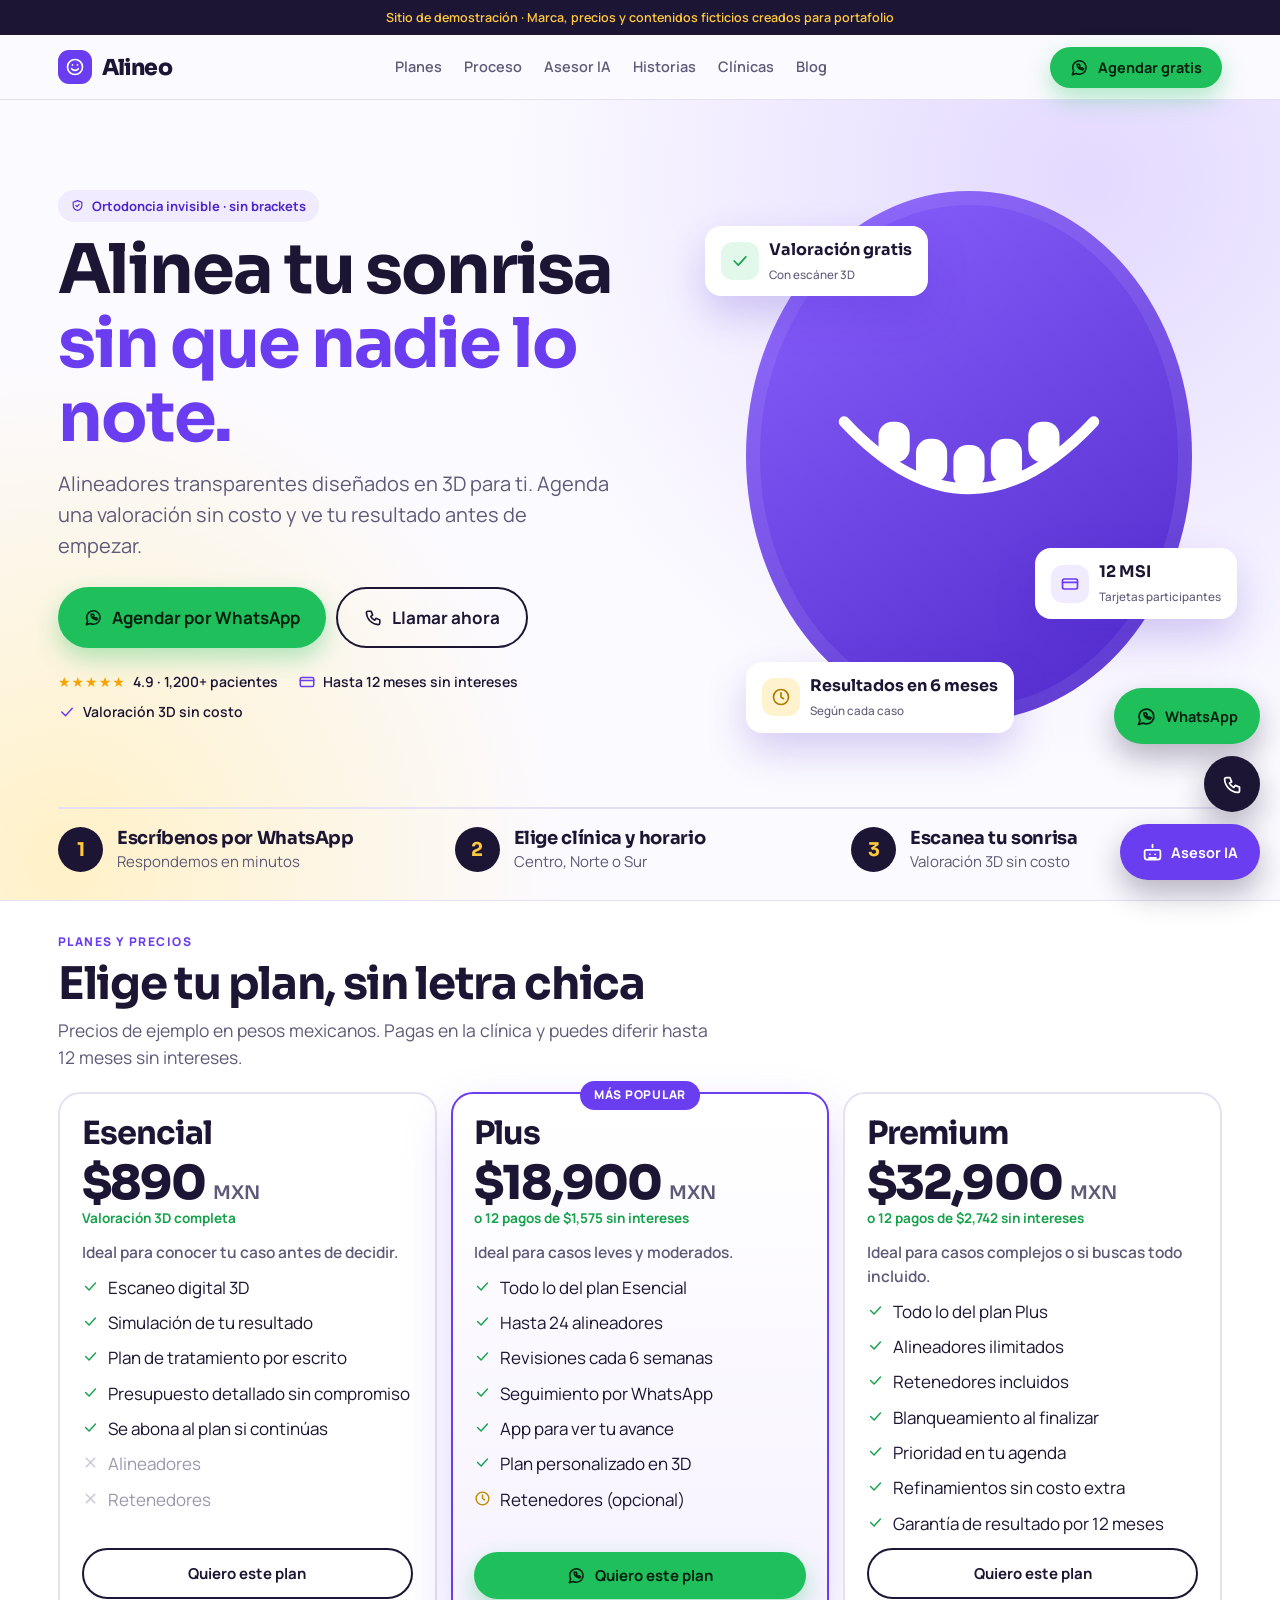
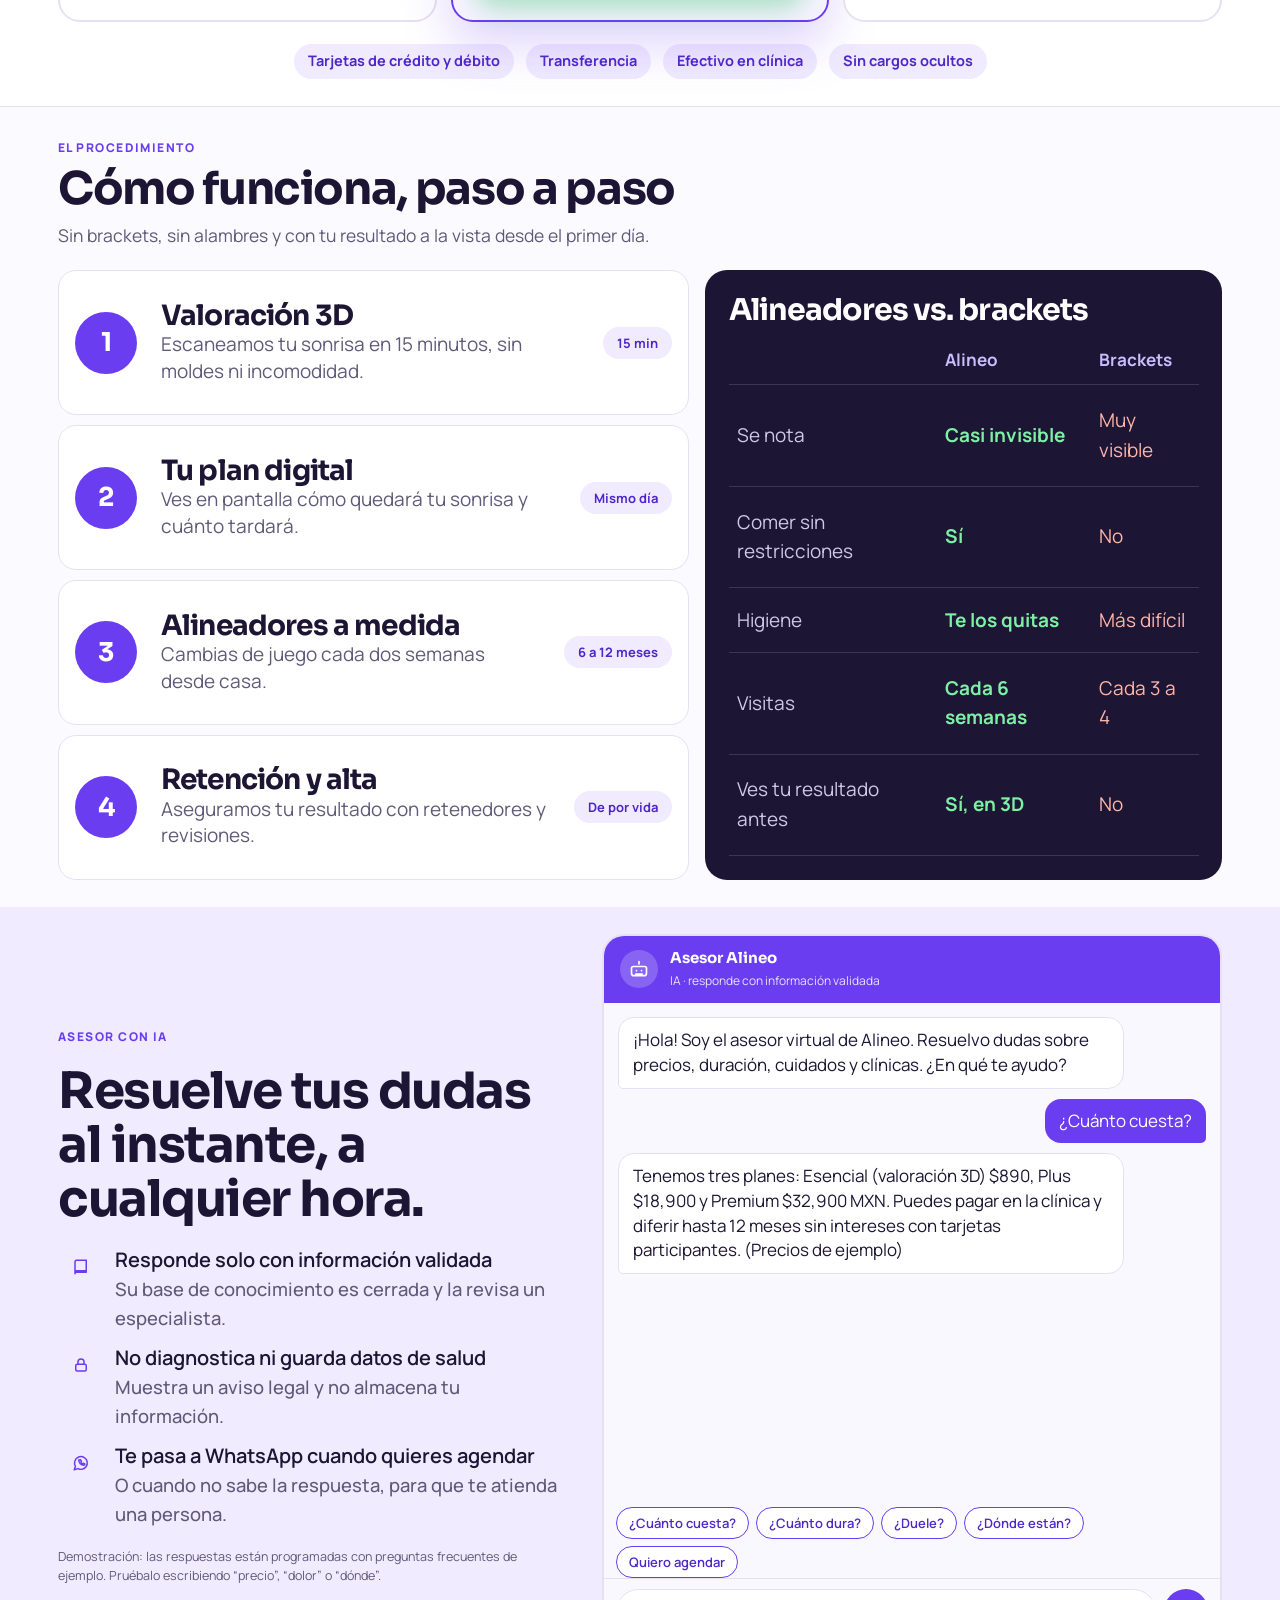
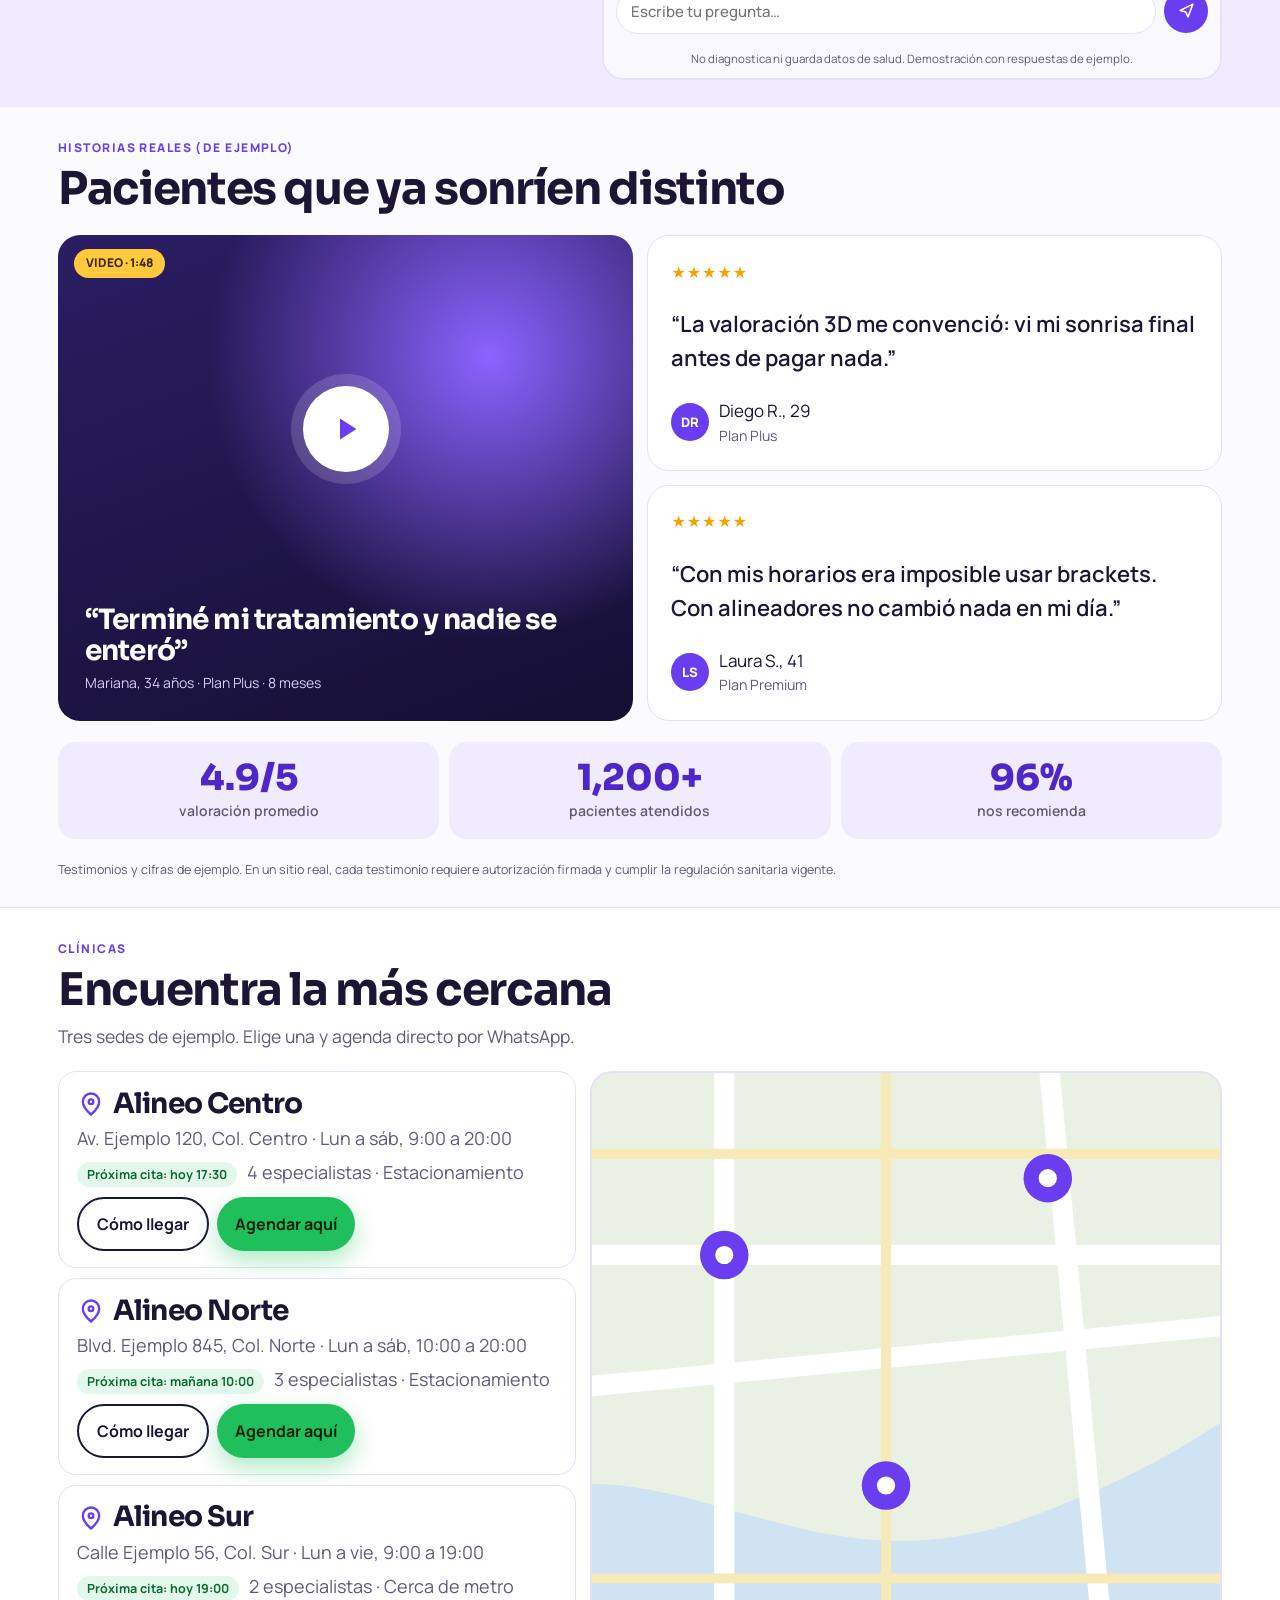
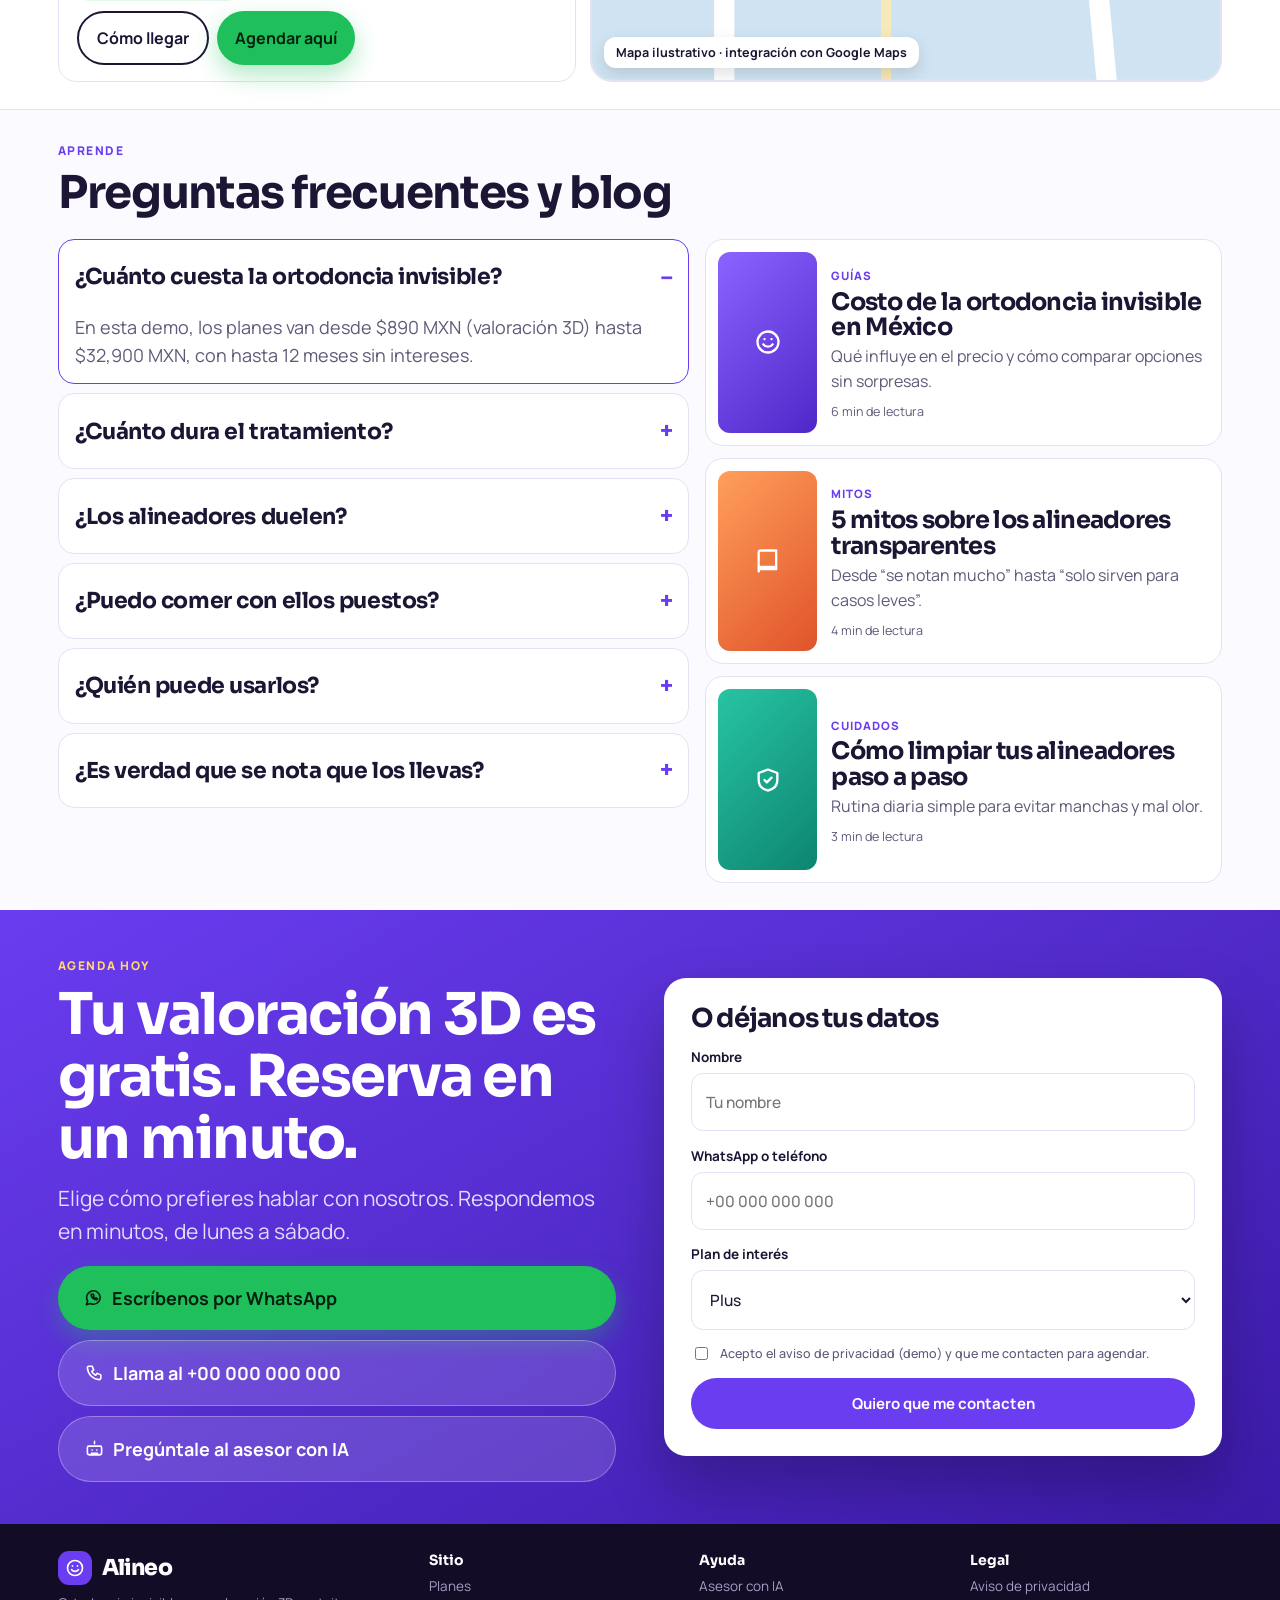
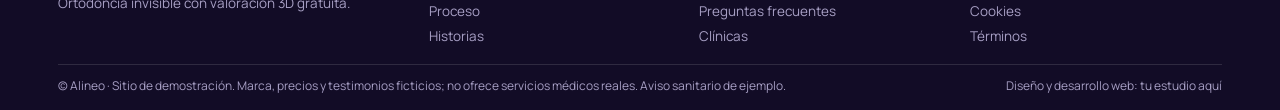
==== clinica/index.html @ a6494d62 "feat: add clinic conversion demo with AI advisor Add Alineo landing (clinica/) with floating CTAs, s" ====
<!DOCTYPE html>
<html lang="es">
<head>
<meta charset="utf-8">
<meta name="viewport" content="width=device-width, initial-scale=1">
<title>Alineo | Ortodoncia invisible, valoración gratis (sitio de demostración)</title>
<meta name="description" content="Demo de sitio de alta conversión para una clínica: paquetes, asesor con IA, WhatsApp y agenda. Marca ficticia creada para portafolio.">
<meta property="og:title" content="Alineo | Ortodoncia invisible (demo)">
<meta property="og:description" content="Sitio de demostración mobile-first con asesor de IA y llamadas a la acción.">
<link rel="icon" type="image/svg+xml" href="data:image/svg+xml,%3Csvg xmlns='http://www.w3.org/2000/svg' viewBox='0 0 64 64'%3E%3Crect width='64' height='64' rx='18' fill='%236a3df0'/%3E%3Cpath d='M12 30c8 14 32 14 40 0' fill='none' stroke='%23fff' stroke-width='6' stroke-linecap='round'/%3E%3Ccircle cx='32' cy='22' r='4' fill='%23ffc83d'/%3E%3C/svg%3E">
<meta name="theme-color" content="#6a3df0">
<link rel="preconnect" href="https://fonts.googleapis.com">
<link rel="preconnect" href="https://fonts.gstatic.com" crossorigin>
<link href="https://fonts.googleapis.com/css2?family=Manrope:wght@400;500;600;700&family=Sora:wght@600;700;800&display=swap" rel="stylesheet">
<script type="application/ld+json">
{"@context":"https://schema.org","@type":"FAQPage","mainEntity":[
{"@type":"Question","name":"¿Cuánto cuesta la ortodoncia invisible?","acceptedAnswer":{"@type":"Answer","text":"En esta demo, los planes van desde $890 MXN (valoración 3D) hasta $32,900 MXN, con hasta 12 meses sin intereses."}},
{"@type":"Question","name":"¿Cuánto dura el tratamiento?","acceptedAnswer":{"@type":"Answer","text":"Entre 6 y 18 meses según el caso. La valoración 3D estima tu tiempo."}},
{"@type":"Question","name":"¿Los alineadores duelen?","acceptedAnswer":{"@type":"Answer","text":"Puedes sentir presión leve los primeros días de cada juego, pero no es doloroso."}}]}
</script>
<style>
  :root{
    --ink:#1c1533; --violet:#6a3df0; --violet-d:#4f27c9; --lilac:#f0ebff; --bg:#fbfaff; --wa:#1fbf5b; --wa-d:#17a24c;
    --sun:#ffc83d; --line:#e6e0f5; --muted:#5f5a78; --card:#fff; --radius:22px;
    --hdr:101px; --bar:0px;
  }
  *{box-sizing:border-box}
  html{scroll-behavior:smooth;scroll-snap-type:y proximity;scroll-padding-top:var(--hdr)}
  body{margin:0;font-family:'Manrope',system-ui,sans-serif;color:var(--ink);background:var(--bg);line-height:1.55;-webkit-font-smoothing:antialiased;padding-bottom:var(--bar)}
  a{color:inherit;text-decoration:none}
  h1,h2,h3,h4{margin:0;font-family:'Sora',system-ui,sans-serif;font-weight:700;letter-spacing:-.03em;line-height:1.08}
  p{margin:0}
  ul{list-style:none;margin:0;padding:0}
  .i{width:1em;height:1em;fill:none;stroke:currentColor;stroke-width:2;stroke-linecap:round;stroke-linejoin:round;flex-shrink:0}
  .i.f{fill:currentColor;stroke:none}
  .wrap{width:100%;max-width:1200px;margin:0 auto;padding:0 18px}

  /* Header */
  .top{position:sticky;top:0;z-index:40}
  .demo-bar{background:var(--ink);color:var(--sun);font-size:12.5px;font-weight:600;text-align:center;padding:8px 14px}
  .nav{background:rgba(251,250,255,.94);backdrop-filter:blur(10px);border-bottom:1px solid var(--line)}
  .nav .wrap{display:flex;align-items:center;gap:22px;height:64px}
  .brand{display:flex;align-items:center;gap:10px;font:800 22px 'Sora',sans-serif;letter-spacing:-.04em}
  .brand .mk{width:34px;height:34px;border-radius:11px;background:var(--violet);display:grid;place-items:center;color:#fff;font-size:20px}
  .links{display:none;gap:22px;font-weight:600;font-size:14.5px;color:var(--muted);margin-left:auto}
  .links a:hover{color:var(--violet)}
  .nav .push{margin-left:auto;display:flex;gap:10px;align-items:center}
  .btn{display:inline-flex;align-items:center;justify-content:center;gap:9px;font:700 15px 'Manrope',sans-serif;padding:13px 22px;border-radius:999px;border:0;cursor:pointer;white-space:nowrap;transition:transform .15s,background .15s,box-shadow .15s}
  .btn:hover{transform:translateY(-2px)}
  .btn-wa{background:var(--wa);color:#04210f;box-shadow:0 10px 24px rgba(31,191,91,.35)}
  .btn-wa:hover{background:#27d065}
  .btn-violet{background:var(--violet);color:#fff}
  .btn-violet:hover{background:var(--violet-d)}
  .btn-line{background:transparent;color:var(--ink);border:2px solid var(--ink)}
  .btn-line:hover{background:var(--ink);color:#fff}
  .btn .i{font-size:19px}

  /* One screen per section */
  .screen{min-height:calc(100svh - var(--hdr) - var(--bar));scroll-snap-align:start;display:flex;flex-direction:column;padding:clamp(16px,3vh,36px) 0}
  .screen>.wrap{flex:1;display:flex;flex-direction:column;gap:clamp(12px,2.4vh,22px);min-height:0}
  .last{min-height:calc(100svh - var(--hdr) - var(--bar));scroll-snap-align:start;display:flex;flex-direction:column}
  .last #cita{flex:1;display:flex;flex-direction:column;justify-content:center;padding:clamp(16px,3.4vh,40px) 0}
  .eyebrow{display:inline-block;font-size:12px;font-weight:800;letter-spacing:.12em;text-transform:uppercase;color:var(--violet);margin-bottom:8px}
  .head h2{font-size:clamp(26px,5vh,46px)}
  .head p{color:var(--muted);margin-top:8px;font-size:clamp(14.5px,2vh,17.5px);max-width:60ch}
  .grid-fill>*{min-width:0}
  .chip{display:inline-flex;align-items:center;gap:8px;font-size:13px;font-weight:700;padding:6px 13px;border-radius:999px;background:var(--lilac);color:var(--violet-d)}

  /* Hero */
  .hero{background:radial-gradient(circle at 85% 10%,#e3d9ff 0,transparent 45%),radial-gradient(circle at 5% 95%,#fff1c7 0,transparent 35%),var(--bg)}
  .hero-grid{flex:1;display:grid;gap:clamp(16px,3vw,48px);align-items:center;min-height:0}
  .hero h1{font-size:clamp(34px,min(9.4vw,7.6vh),72px);margin:12px 0}
  .hero h1 em{font-style:normal;color:var(--violet)}
  .lead{font-size:clamp(16px,2.3vh,20px);color:var(--muted);max-width:46ch}
  .actions{display:grid;gap:10px;margin-top:clamp(14px,3vh,26px)}
  .hero .btn{padding:clamp(13px,2vh,17px) 26px;font-size:clamp(15px,2vh,17px)}
  .proof{display:flex;flex-wrap:wrap;gap:8px 20px;margin-top:clamp(14px,2.6vh,24px);font-size:14px;font-weight:600;color:var(--ink)}
  .proof span{display:inline-flex;align-items:center;gap:7px}
  .proof .i{color:var(--violet);font-size:18px}
  .stars{color:#f5a300;letter-spacing:1px}
  .art{display:none;position:relative;height:clamp(280px,58vh,560px)}
  .orb{position:absolute;inset:4% 6%;border-radius:50%;background:linear-gradient(145deg,#8b63ff,#4f27c9);box-shadow:inset 0 0 0 14px rgba(255,255,255,.08)}
  .orb svg{position:absolute;left:50%;top:50%;width:70%;transform:translate(-50%,-50%)}
  .fcard{position:absolute;background:#fff;border-radius:16px;padding:12px 16px;box-shadow:0 18px 40px rgba(79,39,201,.22);font-size:14px;font-weight:600;display:flex;gap:10px;align-items:center}
  .fcard b{display:block;font-family:'Sora',sans-serif;font-size:16px}
  .fcard small{color:var(--muted);font-weight:500}
  .fcard .ic{width:38px;height:38px;border-radius:12px;display:grid;place-items:center;font-size:20px}
  .fc1{left:-2%;top:10%}.fc1 .ic{background:#e2f8ea;color:var(--wa-d)}
  .fc2{right:-3%;top:66%}.fc2 .ic{background:var(--lilac);color:var(--violet)}
  .fc3{left:6%;bottom:2%}.fc3 .ic{background:#fff3cf;color:#b07a00}

  /* Plans */
  .plans{flex:1;display:grid;gap:14px;min-height:0}
  .plan{position:relative;display:flex;flex-direction:column;background:var(--card);border:2px solid var(--line);border-radius:var(--radius);padding:clamp(16px,3vh,28px);gap:clamp(8px,1.6vh,14px)}
  .plan.pop{border-color:var(--violet);box-shadow:0 22px 50px rgba(106,61,240,.22);background:linear-gradient(180deg,#fff,#f6f2ff)}
  .ribbon{position:absolute;top:-13px;left:50%;transform:translateX(-50%);background:var(--violet);color:#fff;font-size:12px;font-weight:800;letter-spacing:.06em;border-radius:999px;padding:5px 14px;white-space:nowrap}
  .plan h3{font-size:clamp(20px,3vh,26px)}
  .price{font:800 clamp(30px,5.2vh,48px) 'Sora',sans-serif;letter-spacing:-.04em;line-height:1}
  .price small{font-size:.4em;font-weight:600;color:var(--muted);letter-spacing:0}
  .msi{font-size:13.5px;font-weight:700;color:var(--wa-d)}
  .feat{flex:1;display:grid;gap:clamp(5px,1vh,9px);align-content:start;font-size:clamp(13.5px,1.9vh,15.5px)}
  .feat li{display:flex;gap:9px;align-items:flex-start}
  .feat .i{margin-top:3px;color:var(--wa-d)}
  .feat li.no{color:#9b97ad}
  .feat li.no .i{color:#c9c5d8}
  .feat li.soon .i{color:#c08a00}

  /* Procedure */
  .proc{flex:1;display:grid;gap:16px;min-height:0}
  .steps{display:grid;gap:10px;grid-auto-rows:1fr}
  .step{display:flex;gap:14px;align-items:center;background:var(--card);border:1.5px solid var(--line);border-radius:18px;padding:clamp(10px,1.8vh,18px) 16px}
  .step b{width:clamp(34px,5vh,46px);height:clamp(34px,5vh,46px);border-radius:50%;background:var(--violet);color:#fff;display:grid;place-items:center;font:700 clamp(15px,2.2vh,20px) 'Sora',sans-serif;flex-shrink:0}
  .step h4{font-size:clamp(15px,2.3vh,19px)}
  .step p{font-size:clamp(13px,1.8vh,15px);color:var(--muted);line-height:1.4}
  .cmp{background:var(--ink);color:#fff;border-radius:var(--radius);padding:clamp(14px,2.6vh,26px);display:flex;flex-direction:column;gap:10px}
  .cmp h3{font-size:clamp(18px,2.8vh,24px)}
  .cmp table{width:100%;border-collapse:collapse;font-size:clamp(13px,1.8vh,15px);flex:1}
  .cmp th,.cmp td{text-align:left;padding:clamp(6px,1.2vh,12px) 8px;border-bottom:1px solid rgba(255,255,255,.14)}
  .cmp th{font-weight:700;color:#c9bcff;font-size:.9em}
  .cmp td:first-child{color:#cfc9e6}
  .cmp td.y{color:#7df0a5;font-weight:700}
  .cmp td.n{color:#ffb4a8}

  /* Chat (shared) */
  .chat{display:flex;flex-direction:column;background:#fff;border:2px solid var(--line);border-radius:var(--radius);overflow:hidden;min-height:0}
  .chat-h{display:flex;align-items:center;gap:12px;padding:12px 16px;background:var(--violet);color:#fff}
  .chat-h .av{width:38px;height:38px;border-radius:50%;background:rgba(255,255,255,.2);display:grid;place-items:center;font-size:20px;flex-shrink:0}
  .chat-h b{display:block;font:700 15px 'Sora',sans-serif}
  .chat-h small{font-size:12px;opacity:.85}
  .chat-h .x{margin-left:auto;background:rgba(255,255,255,.18);border:0;color:#fff;width:32px;height:32px;border-radius:50%;cursor:pointer;font-size:18px;display:none}
  .msgs{flex:1;min-height:120px;overflow-y:auto;padding:14px;display:flex;flex-direction:column;gap:10px;background:#faf8ff}
  .m{max-width:86%;padding:10px 14px;border-radius:16px;font-size:14.5px;line-height:1.45;word-wrap:break-word}
  .m.bot{background:#fff;border:1px solid var(--line);border-bottom-left-radius:5px;align-self:flex-start}
  .m.me{background:var(--violet);color:#fff;border-bottom-right-radius:5px;align-self:flex-end}
  .m .btn{margin-top:10px;padding:9px 16px;font-size:14px;display:flex}
  .typing{display:inline-flex;gap:4px}
  .typing i{width:7px;height:7px;border-radius:50%;background:#b5aad8;animation:b 1s infinite}
  .typing i:nth-child(2){animation-delay:.15s}.typing i:nth-child(3){animation-delay:.3s}
  @keyframes b{0%,60%,100%{transform:translateY(0)}30%{transform:translateY(-5px)}}
  .qr{display:flex;flex-wrap:wrap;gap:7px;padding:8px 12px 0;background:#faf8ff}
  .qr button{font:600 13px 'Manrope',sans-serif;padding:6px 12px;border-radius:999px;border:1.5px solid var(--violet);background:#fff;color:var(--violet-d);cursor:pointer}
  .qr button:hover{background:var(--lilac)}
  .cf{display:flex;gap:8px;padding:10px 12px;background:#faf8ff;border-top:1px solid var(--line)}
  .cf input{flex:1;min-width:0;font:500 15px 'Manrope',sans-serif;padding:11px 14px;border:1.5px solid var(--line);border-radius:999px;background:#fff}
  .cf input:focus{outline:2px solid var(--violet);border-color:transparent}
  .cf button{border:0;background:var(--violet);color:#fff;width:44px;height:44px;border-radius:50%;cursor:pointer;display:grid;place-items:center;font-size:19px;flex-shrink:0}
  .disc{font-size:11.5px;color:var(--muted);padding:6px 14px 10px;background:#faf8ff;text-align:center}

  /* Advisor section */
  .adv{flex:1;display:grid;gap:18px;min-height:0}
  .adv .copy{display:flex;flex-direction:column;justify-content:center;gap:clamp(10px,2vh,18px)}
  .rules{display:grid;gap:10px}
  .rules li{display:flex;gap:12px;align-items:flex-start;font-size:clamp(14px,2vh,16.5px);font-weight:600}
  .rules .ic{width:34px;height:34px;border-radius:11px;background:var(--lilac);color:var(--violet);display:grid;place-items:center;font-size:18px;flex-shrink:0}
  .rules span{display:block;font-weight:500;color:var(--muted);font-size:.92em}
  .chat-slot{display:flex;min-height:0}
  .chat-slot .chat{flex:1}
  .adv .chat{min-height:340px}

  /* Stories */
  .st{flex:1;display:grid;gap:14px;min-height:0}
  .vid{position:relative;border-radius:var(--radius);overflow:hidden;color:#fff;background:radial-gradient(circle at 75% 25%,#8b63ff 0,transparent 50%),linear-gradient(160deg,#2b1d63,#150f33);display:flex;flex-direction:column;justify-content:flex-end;padding:clamp(16px,3vh,28px);min-height:220px}
  .vid .play{position:absolute;left:50%;top:40%;transform:translate(-50%,-50%);width:clamp(58px,10vh,86px);height:clamp(58px,10vh,86px);border-radius:50%;background:#fff;color:var(--violet);display:grid;place-items:center;font-size:clamp(24px,4vh,36px);box-shadow:0 0 0 12px rgba(255,255,255,.15)}
  .vid .tag{position:absolute;left:16px;top:14px;background:var(--sun);color:#3a2900;font-size:12px;font-weight:800;border-radius:999px;padding:5px 12px}
  .vid h3{font-size:clamp(19px,3.2vh,28px);margin-bottom:6px}
  .vid p{color:#d6cdf5;font-size:14px}
  .qs{display:grid;gap:14px;grid-auto-rows:1fr;min-height:0}
  .q{background:var(--card);border:1.5px solid var(--line);border-radius:var(--radius);padding:clamp(14px,2.6vh,24px);display:flex;flex-direction:column;justify-content:space-between;gap:12px}
  .q p{font-size:clamp(14.5px,2.2vh,18px);font-weight:600}
  .who{display:flex;align-items:center;gap:10px;font-size:14px}
  .who .av{width:38px;height:38px;border-radius:50%;background:var(--violet);color:#fff;display:grid;place-items:center;font-weight:800;font-size:13px}
  .who small{display:block;color:var(--muted)}
  .stats{display:grid;grid-template-columns:repeat(3,1fr);gap:10px}
  .stats>*{min-width:0}
  .stats div{background:var(--lilac);border-radius:18px;padding:clamp(10px,1.8vh,16px);text-align:center}
  .stats b{display:block;font:800 clamp(22px,4vh,36px) 'Sora',sans-serif;color:var(--violet-d);line-height:1.1}
  .stats span{font-size:clamp(12px,1.7vh,14px);color:var(--muted);font-weight:600}
  .note{font-size:12.5px;color:var(--muted)}

  /* Locations */
  .loc{flex:1;display:grid;gap:14px;min-height:0}
  .clin{display:grid;gap:10px;grid-auto-rows:1fr}
  .cl{display:flex;flex-direction:column;justify-content:center;gap:6px;background:var(--card);border:1.5px solid var(--line);border-radius:18px;padding:clamp(10px,1.8vh,18px) 18px}
  .cl h4{font-size:clamp(16px,2.4vh,20px);display:flex;gap:8px;align-items:center}
  .cl h4 .i{color:var(--violet)}
  .cl p{font-size:clamp(13px,1.8vh,15px);color:var(--muted)}
  .cl .row{display:flex;gap:8px;flex-wrap:wrap;margin-top:4px}
  .cl .btn{padding:8px 14px;font-size:13.5px}
  .map{position:relative;border-radius:var(--radius);overflow:hidden;border:2px solid var(--line);background:#e9f0e4;min-height:220px}
  .map svg{position:absolute;inset:0;width:100%;height:100%}
  .map .lbl{position:absolute;left:12px;bottom:12px;background:#fff;border-radius:12px;padding:6px 12px;font-size:12.5px;font-weight:700;box-shadow:0 6px 16px rgba(0,0,0,.12)}

  /* Learn */
  .learn{flex:1;display:grid;gap:16px;min-height:0}
  details{background:var(--card);border:1.5px solid var(--line);border-radius:16px;padding:0 16px;transition:border-color .2s}
  details[open]{border-color:var(--violet)}
  summary{cursor:pointer;list-style:none;font:700 clamp(14.5px,2.1vh,17px) 'Sora',sans-serif;letter-spacing:-.02em;padding:clamp(11px,1.9vh,17px) 0;display:flex;justify-content:space-between;gap:12px;align-items:center}
  summary::-webkit-details-marker{display:none}
  summary::after{content:"+";font-size:22px;color:var(--violet);line-height:1}
  details[open] summary::after{content:"–"}
  details p{padding:0 0 14px;color:var(--muted);font-size:clamp(13.5px,1.9vh,15.5px)}
  .faq{display:grid;gap:9px;align-content:start}
  .blog{display:grid;gap:12px;grid-auto-rows:1fr}
  .post{display:flex;gap:14px;align-items:center;background:var(--card);border:1.5px solid var(--line);border-radius:18px;padding:12px;transition:transform .2s}
  .post:hover{transform:translateX(4px)}
  .post .th{width:clamp(64px,11vh,104px);align-self:stretch;min-height:64px;border-radius:12px;display:grid;place-items:center;color:#fff;font-size:28px;flex-shrink:0}
  .post .th.a{background:linear-gradient(135deg,#8b63ff,#4f27c9)}
  .post .th.b{background:linear-gradient(135deg,#ff9f5a,#e0532b)}
  .post .th.c{background:linear-gradient(135deg,#27c4a3,#0d8570)}
  .post .cat{font-size:11.5px;font-weight:800;letter-spacing:.08em;text-transform:uppercase;color:var(--violet)}
  .post h4{font-size:clamp(15px,2.2vh,18px);margin:3px 0}
  .post small{color:var(--muted);font-size:12.5px}

  /* Final CTA */
  #cita{background:linear-gradient(150deg,var(--violet) 0%,#3b1aa8 100%);color:#fff}
  #cita .wrap{display:grid;gap:22px;align-items:center}
  #cita h2{font-size:clamp(30px,6.4vh,62px);max-width:14ch}
  #cita .lead{color:#e3dbff;margin:12px 0 18px}
  .ch{display:grid;gap:10px}
  .ch .btn{justify-content:flex-start;padding:14px 22px}
  .ch .btn-ghost{background:rgba(255,255,255,.14);color:#fff;border:1.5px solid rgba(255,255,255,.3)}
  .ch .btn-ghost:hover{background:rgba(255,255,255,.24)}
  .lead-form{background:#fff;color:var(--ink);border-radius:var(--radius);padding:clamp(16px,3vh,28px);display:grid;gap:10px;box-shadow:0 30px 60px rgba(0,0,0,.25)}
  .lead-form h3{font-size:clamp(19px,3vh,26px)}
  .lead-form label{font-size:13.5px;font-weight:700}
  .lead-form input[type=text],.lead-form input[type=tel],.lead-form select{width:100%;font:500 15.5px 'Manrope',sans-serif;padding:12px 14px;border:1.5px solid var(--line);border-radius:12px;margin-top:5px;background:#fff;color:var(--ink)}
  .lead-form input:focus,.lead-form select:focus{outline:2px solid var(--violet);border-color:transparent}
  .lead-form .ck{display:flex;gap:9px;font-weight:500;font-size:12.5px;color:var(--muted);align-items:flex-start}
  .lead-form .ck input{margin-top:3px;accent-color:var(--violet)}
  footer{background:#120c26;color:#a79fc4;font-size:13.5px;padding:clamp(16px,3vh,30px) 0 14px}
  .fcols{display:grid;grid-template-columns:1fr 1fr;gap:14px 18px}
  .fcols h5{margin:0 0 7px;color:#fff;font:700 14px 'Sora',sans-serif}
  .fcols li{margin:4px 0}
  .fcols a:hover{color:#fff}
  .legal{margin-top:14px;padding-top:12px;border-top:1px solid rgba(255,255,255,.12);display:flex;flex-direction:column;gap:5px;font-size:12px}

  /* Floating CTAs (WhatsApp, call, advisor) */
  .dock{position:fixed;z-index:60;display:flex}
  .dock a,.dock button{font:700 14.5px 'Manrope',sans-serif;border:0;cursor:pointer;display:flex;align-items:center;justify-content:center;gap:8px;color:#fff}
  .dock .i{font-size:22px}
  .dk-wa{background:var(--wa);color:#04210f!important}
  .dk-call{background:var(--ink)}
  .dk-ai{background:var(--violet)}
  /* mobile: bottom bar */
  .dock{left:0;right:0;bottom:0;height:var(--bar);box-shadow:0 -8px 24px rgba(28,21,51,.18);background:#fff}
  .dock>*{flex:1;flex-direction:column;gap:2px;font-size:12px!important}
  .dock .i{font-size:21px}
  /* chat panel floating */
  .chat-pop{position:fixed;z-index:70;left:8px;right:8px;bottom:calc(var(--bar) + 8px);height:min(72vh,560px);box-shadow:0 30px 70px rgba(28,21,51,.35);display:none}
  .chat-pop.on{display:flex}
  .chat-pop .chat-h .x{display:block}

  @media (min-width:720px){
    .links{display:flex}
    .nav .btn{padding:11px 20px;font-size:14.5px}
    .actions{grid-template-columns:auto auto;justify-content:start}
    .plans{grid-template-columns:repeat(3,minmax(0,1fr))}
    .proc{grid-template-columns:1.1fr .9fr}
    .adv{grid-template-columns:.9fr 1.1fr;gap:36px}
    .st{grid-template-columns:1fr 1fr}
    .loc{grid-template-columns:.9fr 1.1fr}
    .learn{grid-template-columns:1.1fr .9fr}
    #cita .wrap{grid-template-columns:1fr 1fr;gap:48px}
    .fcols{grid-template-columns:1.4fr repeat(3,1fr)}
    .legal{flex-direction:row;justify-content:space-between}
  }
  @media (min-width:960px){
    :root{--bar:0px}
    .hero-grid{grid-template-columns:1.1fr .9fr}
    .art{display:block}
    .dock{left:auto;right:20px;bottom:20px;height:auto;flex-direction:column;gap:12px;background:transparent;box-shadow:none;align-items:flex-end}
    .dock>*{flex:none;flex-direction:row;gap:9px;font-size:14.5px!important;border-radius:999px;box-shadow:0 14px 30px rgba(28,21,51,.3)}
    .dk-wa{height:56px;padding:0 22px}
    .dk-call{width:56px;height:56px}
    .dk-call span{display:none}
    .dk-ai{height:56px;padding:0 22px}
    .chat-pop{left:auto;right:20px;bottom:20px;width:390px;height:min(76vh,600px)}
    .chat-pop.on~.dock,.dock.hide{display:none}
  }
  @media (max-width:959px){:root{--bar:62px}}
  @media (min-width:720px) and (max-height:820px){
    .head p{display:none}
    .proof{display:none}
    .feat li:nth-child(n+6){display:none}
    .step p{display:none}
    .post small{display:none}
  }
  @media (max-width:719px){
    .nav .links{display:none}
    .brand{font-size:20px}
    .hero h1{font-size:clamp(32px,9.6vw,44px)}
    .head p{display:none}
    .plans{gap:10px}
    .plan{padding:12px 14px;gap:6px}
    .plan .feat{display:none}
    .plan .msi{font-size:12.5px}
    .proc .cmp{display:none}
    .step p{display:none}
    .adv .copy .rules{display:none}
    .adv .chat{min-height:300px}
    .vid{min-height:150px}
    .qs .q:nth-child(2){display:none}
    .cl p{display:none}
    .map{min-height:150px}
    .blog .post:nth-child(3){display:none}
    .faq details:nth-child(n+5){display:none}
    .lead-form{padding:14px}
    .ch .btn-ghost{display:none}
  }

  /* Hero quick steps */
  .quick{display:none;list-style:none;margin:0;padding:clamp(10px,2vh,18px) 0 0;border-top:2px solid var(--line);grid-template-columns:repeat(3,1fr);gap:clamp(12px,2vw,28px)}
  .quick li{display:flex;gap:14px;align-items:center}
  .quick b{width:clamp(34px,5vh,46px);height:clamp(34px,5vh,46px);border-radius:50%;background:var(--ink);color:var(--sun);display:grid;place-items:center;font:700 clamp(15px,2.2vh,19px) 'Sora',sans-serif;flex-shrink:0}
  .quick strong{display:block;font:700 clamp(14.5px,2.2vh,18px) 'Sora',sans-serif;letter-spacing:-.02em}
  .quick span{font-size:clamp(12.5px,1.8vh,15px);color:var(--muted)}
  /* Plans extras */
  .plan .for{font-size:clamp(13px,1.9vh,15.5px);color:var(--muted);font-weight:600}
  .pay{display:flex;flex-wrap:wrap;gap:8px 12px;justify-content:center}
  .pay span{font-size:clamp(12.5px,1.8vh,14.5px);font-weight:700;color:var(--violet-d);background:var(--lilac);border-radius:999px;padding:6px 14px}
  .dur{margin-left:auto;font-size:13px;font-weight:700;color:var(--violet-d);background:var(--lilac);border-radius:999px;padding:6px 14px;white-space:nowrap}
  .avail{display:inline-block;font-size:12.5px;font-weight:700;color:#0b6b32;background:#e2f8ea;border-radius:999px;padding:3px 10px;margin-right:6px}
  .post p{color:var(--muted);font-size:14px;margin:2px 0 4px}
  @media (min-width:720px){
    .quick{display:grid}
    .plan h3{font-size:clamp(22px,3.6vh,32px)}
    .price{font-size:clamp(32px,5.2vh,54px)}
    .plan{padding:clamp(14px,2.4vh,24px);gap:clamp(6px,1.2vh,12px)}
    .feat{font-size:clamp(13.5px,1.9vh,17px);gap:clamp(5px,1vh,10px)}
    .step b{width:clamp(40px,7vh,62px);height:clamp(40px,7vh,62px);font-size:clamp(17px,3vh,26px)}
    .step{gap:clamp(14px,2vw,24px)}
    .step h4{font-size:clamp(17px,3.2vh,28px)}
    .step p{font-size:clamp(14px,2.2vh,19px)}
    .cmp h3{font-size:clamp(20px,3.4vh,30px)}
    .cmp table{font-size:clamp(14px,2.4vh,19px)}
    .q p{font-size:clamp(15px,2.6vh,22px)}
    .q .who{font-size:clamp(14px,2vh,17px)}
    .cl h4{font-size:clamp(18px,3.2vh,28px)}
    .cl p{font-size:clamp(14px,2.2vh,18px)}
    .cl .btn{padding:clamp(9px,1.6vh,14px) 18px;font-size:clamp(13.5px,1.9vh,16px)}
    summary{padding:clamp(11px,2.6vh,26px) 0;font-size:clamp(15px,2.6vh,22px)}
    details p{font-size:clamp(14px,2.1vh,18px)}
    .post h4{font-size:clamp(16px,2.8vh,24px)}
    .post p{font-size:clamp(13px,1.9vh,16px)}
    .rules li{font-size:clamp(15px,2.4vh,20px)}
    .rules .ic{width:clamp(34px,5vh,48px);height:clamp(34px,5vh,48px)}
    .m{font-size:clamp(14.5px,2vh,17px)}
    #cita .ch .btn{padding:clamp(13px,2.4vh,20px) 26px;font-size:clamp(15px,2vh,18px)}
    #cita .lead{font-size:clamp(16px,2.4vh,21px)}
    .lead-form input[type=text],.lead-form input[type=tel],.lead-form select{padding:clamp(11px,1.9vh,17px) 14px}
    .lead-form{gap:clamp(8px,1.6vh,16px)}
    .art{height:clamp(300px,64vh,640px)}
  }
  @media (min-width:720px) and (max-height:820px){
    .plan .for,.pay,.cl .sp,.post p,.quick,.dur{display:none}
    .feat li:nth-child(n+6){display:none}
    .rules span{display:none}
    .note{display:none}
    #cita .lead{display:none}
    .stats div{padding:8px}
    .stats span{display:none}
    .vid p{display:none}
    .lead-form .ck{font-size:12px}
    .faq details:nth-child(n+6){display:none}
    .lead-form h3{display:none}
    .lead-form{padding:14px;gap:8px}
    .lead-form input[type=text],.lead-form input[type=tel],.lead-form select{padding:9px 12px;margin-top:3px}
    #cita h2{font-size:clamp(28px,5.4vh,44px)}
    #cita .ch .btn{padding:11px 22px}
    .fcols p,.legal span:last-child{display:none}
    footer{padding:12px 0 10px}
  }
  @media (max-width:719px){
    .plan .for,.pay,.cl .sp,.post p,.dur,.note,.vid p{display:none}
    .stats b{font-size:21px}
    .stats span{font-size:11.5px}
    .stats div{padding:8px 6px}
    .adv .copy .eyebrow~p{display:none}
    .adv .copy h2{font-size:26px!important}
    .chat-slot{flex:none;min-width:0}
    .chat-slot .chat{height:290px;min-height:0;flex:1 1 100%;min-width:0}
    .faq details:nth-child(n+4){display:none}
    .blog .post:nth-child(n+2){display:none}
    #cita .lead{display:none}
    #cita h2{font-size:30px}
    .lead-form .ck{font-size:12px}
    .head h2{font-size:26px}
    .qs .q p{font-size:15px}
  }
  @media (prefers-reduced-motion:reduce){html{scroll-behavior:auto}.btn,.post,details{transition:none}.typing i{animation:none}}
</style>
</head>
<body>

<svg width="0" height="0" style="position:absolute" aria-hidden="true">
  <symbol id="i-wa" viewBox="0 0 24 24"><path d="M3 21l1.6-4.6A8.5 8.5 0 1112 20.5a8.4 8.4 0 01-4-1zM9 8c0 4 3 7 7 7l1.2-1.6-2.2-1-1 .8c-1-.4-1.8-1.2-2.2-2.2l.8-1-1-2.2z"/></symbol>
  <symbol id="i-phone" viewBox="0 0 24 24"><path d="M5 4h4l2 5-2.5 1.5a11 11 0 005 5L15 13l5 2v4a2 2 0 01-2 2A16 16 0 013 6a2 2 0 012-2z"/></symbol>
  <symbol id="i-bot" viewBox="0 0 24 24"><path d="M12 3v3M5 9h14a2 2 0 012 2v6a3 3 0 01-3 3H6a3 3 0 01-3-3v-6a2 2 0 012-2zM9 14h.01M15 14h.01M8 18h8"/></symbol>
  <symbol id="i-check" viewBox="0 0 24 24"><path d="M5 12l5 5 9-10"/></symbol>
  <symbol id="i-x" viewBox="0 0 24 24"><path d="M6 6l12 12M18 6L6 18"/></symbol>
  <symbol id="i-clock" viewBox="0 0 24 24"><circle cx="12" cy="12" r="9"/><path d="M12 7v5l3 2"/></symbol>
  <symbol id="i-send" viewBox="0 0 24 24"><path d="M4 12l16-8-6 16-3-6z"/></symbol>
  <symbol id="i-pin" viewBox="0 0 24 24"><path d="M12 21s7-6 7-11a7 7 0 10-14 0c0 5 7 11 7 11zM12 12a2 2 0 100-4 2 2 0 000 4z"/></symbol>
  <symbol id="i-play" viewBox="0 0 24 24"><path d="M8 5v14l11-7z"/></symbol>
  <symbol id="i-shield" viewBox="0 0 24 24"><path d="M12 3l8 3v6c0 5-3.5 8-8 9-4.5-1-8-4-8-9V6zM9 12l2 2 4-4"/></symbol>
  <symbol id="i-lock" viewBox="0 0 24 24"><rect x="5" y="11" width="14" height="9" rx="2"/><path d="M8 11V8a4 4 0 018 0v3"/></symbol>
  <symbol id="i-book" viewBox="0 0 24 24"><path d="M4 5a2 2 0 012-2h13v16H6a2 2 0 00-2 2zM4 19a2 2 0 012-2h13"/></symbol>
  <symbol id="i-smile" viewBox="0 0 24 24"><circle cx="12" cy="12" r="9"/><path d="M8 14s1.5 2 4 2 4-2 4-2M9 9.5h.01M15 9.5h.01"/></symbol>
  <symbol id="i-card" viewBox="0 0 24 24"><rect x="3" y="6" width="18" height="12" rx="2"/><path d="M3 10h18"/></symbol>
</svg>

<div class="top">
  <div class="demo-bar">Sitio de demostración · Marca, precios y contenidos ficticios creados para portafolio</div>
  <header class="nav">
    <div class="wrap">
      <a href="#inicio" class="brand" aria-label="Alineo"><span class="mk"><svg class="i"><use href="#i-smile"/></svg></span>Alineo</a>
      <nav class="links" aria-label="Principal">
        <a href="#planes">Planes</a><a href="#proceso">Proceso</a><a href="#asesor">Asesor IA</a><a href="#historias">Historias</a><a href="#clinicas">Clínicas</a><a href="#aprende">Blog</a>
      </nav>
      <div class="push"><a href="#cita" class="btn btn-wa"><svg class="i"><use href="#i-wa"/></svg>Agendar gratis</a></div>
    </div>
  </header>
</div>

<main>
  <section id="inicio" class="hero screen">
    <div class="wrap">
      <div class="hero-grid">
        <div>
          <span class="chip"><svg class="i"><use href="#i-shield"/></svg>Ortodoncia invisible · sin brackets</span>
          <h1>Alinea tu sonrisa <em>sin que nadie lo note.</em></h1>
          <p class="lead">Alineadores transparentes diseñados en 3D para ti. Agenda una valoración sin costo y ve tu resultado antes de empezar.</p>
          <div class="actions">
            <a class="btn btn-wa" href="https://wa.me/?text=Hola%2C%20quiero%20agendar%20mi%20valoraci%C3%B3n%20gratuita" target="_blank" rel="noopener"><svg class="i"><use href="#i-wa"/></svg>Agendar por WhatsApp</a>
            <a class="btn btn-line" href="tel:+000000000000"><svg class="i"><use href="#i-phone"/></svg>Llamar ahora</a>
          </div>
          <div class="proof">
            <span><span class="stars">★★★★★</span> 4.9 · 1,200+ pacientes</span>
            <span><svg class="i"><use href="#i-card"/></svg>Hasta 12 meses sin intereses</span>
            <span><svg class="i"><use href="#i-check"/></svg>Valoración 3D sin costo</span>
          </div>
        </div>
        <div class="art" aria-hidden="true">
          <div class="orb">
            <svg viewBox="0 0 200 120" fill="none"><path d="M20 38Q100 124 180 38" stroke="#fff" stroke-width="7" stroke-linecap="round"/><g fill="#fff"><rect x="42" y="38" width="20" height="26" rx="9"/><rect x="66" y="49" width="20" height="28" rx="9"/><rect x="90" y="53" width="20" height="28" rx="9"/><rect x="114" y="49" width="20" height="28" rx="9"/><rect x="138" y="38" width="20" height="26" rx="9"/></g></svg>
          </div>
          <div class="fcard fc1"><span class="ic"><svg class="i"><use href="#i-check"/></svg></span><div><b>Valoración gratis</b><small>Con escáner 3D</small></div></div>
          <div class="fcard fc2"><span class="ic"><svg class="i"><use href="#i-card"/></svg></span><div><b>12 MSI</b><small>Tarjetas participantes</small></div></div>
          <div class="fcard fc3"><span class="ic"><svg class="i"><use href="#i-clock"/></svg></span><div><b>Resultados en 6 meses</b><small>Según cada caso</small></div></div>
        </div>
      </div>
      <ol class="quick">
        <li><b>1</b><div><strong>Escríbenos por WhatsApp</strong><span>Respondemos en minutos</span></div></li>
        <li><b>2</b><div><strong>Elige clínica y horario</strong><span>Centro, Norte o Sur</span></div></li>
        <li><b>3</b><div><strong>Escanea tu sonrisa</strong><span>Valoración 3D sin costo</span></div></li>
      </ol>
    </div>
  </section>

  <section id="planes" class="screen" style="background:#fff;border-block:1px solid var(--line)">
    <div class="wrap">
      <div class="head"><span class="eyebrow">Planes y precios</span><h2>Elige tu plan, sin letra chica</h2><p>Precios de ejemplo en pesos mexicanos. Pagas en la clínica y puedes diferir hasta 12 meses sin intereses.</p></div>
      <div class="plans">
        <article class="plan">
          <h3>Esencial</h3>
          <div><div class="price">$890 <small>MXN</small></div><div class="msi">Valoración 3D completa</div></div>
          <p class="for">Ideal para conocer tu caso antes de decidir.</p>
          <ul class="feat">
            <li><svg class="i"><use href="#i-check"/></svg>Escaneo digital 3D</li>
            <li><svg class="i"><use href="#i-check"/></svg>Simulación de tu resultado</li>
            <li><svg class="i"><use href="#i-check"/></svg>Plan de tratamiento por escrito</li>
            <li><svg class="i"><use href="#i-check"/></svg>Presupuesto detallado sin compromiso</li>
            <li><svg class="i"><use href="#i-check"/></svg>Se abona al plan si continúas</li>
            <li class="no"><svg class="i"><use href="#i-x"/></svg>Alineadores</li>
            <li class="no"><svg class="i"><use href="#i-x"/></svg>Retenedores</li>
          </ul>
          <a class="btn btn-line" href="https://wa.me/?text=Hola%2C%20quiero%20el%20plan%20Esencial" target="_blank" rel="noopener">Quiero este plan</a>
        </article>
        <article class="plan pop">
          <span class="ribbon">MÁS POPULAR</span>
          <h3>Plus</h3>
          <div><div class="price">$18,900 <small>MXN</small></div><div class="msi">o 12 pagos de $1,575 sin intereses</div></div>
          <p class="for">Ideal para casos leves y moderados.</p>
          <ul class="feat">
            <li><svg class="i"><use href="#i-check"/></svg>Todo lo del plan Esencial</li>
            <li><svg class="i"><use href="#i-check"/></svg>Hasta 24 alineadores</li>
            <li><svg class="i"><use href="#i-check"/></svg>Revisiones cada 6 semanas</li>
            <li><svg class="i"><use href="#i-check"/></svg>Seguimiento por WhatsApp</li>
            <li><svg class="i"><use href="#i-check"/></svg>App para ver tu avance</li>
            <li><svg class="i"><use href="#i-check"/></svg>Plan personalizado en 3D</li>
            <li class="soon"><svg class="i"><use href="#i-clock"/></svg>Retenedores (opcional)</li>
          </ul>
          <a class="btn btn-wa" href="https://wa.me/?text=Hola%2C%20quiero%20el%20plan%20Plus" target="_blank" rel="noopener"><svg class="i"><use href="#i-wa"/></svg>Quiero este plan</a>
        </article>
        <article class="plan">
          <h3>Premium</h3>
          <div><div class="price">$32,900 <small>MXN</small></div><div class="msi">o 12 pagos de $2,742 sin intereses</div></div>
          <p class="for">Ideal para casos complejos o si buscas todo incluido.</p>
          <ul class="feat">
            <li><svg class="i"><use href="#i-check"/></svg>Todo lo del plan Plus</li>
            <li><svg class="i"><use href="#i-check"/></svg>Alineadores ilimitados</li>
            <li><svg class="i"><use href="#i-check"/></svg>Retenedores incluidos</li>
            <li><svg class="i"><use href="#i-check"/></svg>Blanqueamiento al finalizar</li>
            <li><svg class="i"><use href="#i-check"/></svg>Prioridad en tu agenda</li>
            <li><svg class="i"><use href="#i-check"/></svg>Refinamientos sin costo extra</li>
            <li><svg class="i"><use href="#i-check"/></svg>Garantía de resultado por 12 meses</li>
          </ul>
          <a class="btn btn-line" href="https://wa.me/?text=Hola%2C%20quiero%20el%20plan%20Premium" target="_blank" rel="noopener">Quiero este plan</a>
        </article>
      </div>
      <p class="pay"><span>Tarjetas de crédito y débito</span><span>Transferencia</span><span>Efectivo en clínica</span><span>Sin cargos ocultos</span></p>
    </div>
  </section>

  <section id="proceso" class="screen">
    <div class="wrap">
      <div class="head"><span class="eyebrow">El procedimiento</span><h2>Cómo funciona, paso a paso</h2><p>Sin brackets, sin alambres y con tu resultado a la vista desde el primer día.</p></div>
      <div class="proc">
        <ol class="steps" style="list-style:none;margin:0;padding:0">
          <li class="step"><b>1</b><div><h4>Valoración 3D</h4><p>Escaneamos tu sonrisa en 15 minutos, sin moldes ni incomodidad.</p></div><span class="dur">15 min</span></li>
          <li class="step"><b>2</b><div><h4>Tu plan digital</h4><p>Ves en pantalla cómo quedará tu sonrisa y cuánto tardará.</p></div><span class="dur">Mismo día</span></li>
          <li class="step"><b>3</b><div><h4>Alineadores a medida</h4><p>Cambias de juego cada dos semanas desde casa.</p></div><span class="dur">6 a 12 meses</span></li>
          <li class="step"><b>4</b><div><h4>Retención y alta</h4><p>Aseguramos tu resultado con retenedores y revisiones.</p></div><span class="dur">De por vida</span></li>
        </ol>
        <div class="cmp">
          <h3>Alineadores vs. brackets</h3>
          <table>
            <thead><tr><th></th><th>Alineo</th><th>Brackets</th></tr></thead>
            <tbody>
              <tr><td>Se nota</td><td class="y">Casi invisible</td><td class="n">Muy visible</td></tr>
              <tr><td>Comer sin restricciones</td><td class="y">Sí</td><td class="n">No</td></tr>
              <tr><td>Higiene</td><td class="y">Te los quitas</td><td class="n">Más difícil</td></tr>
              <tr><td>Visitas</td><td class="y">Cada 6 semanas</td><td class="n">Cada 3 a 4</td></tr>
              <tr><td>Ves tu resultado antes</td><td class="y">Sí, en 3D</td><td class="n">No</td></tr>
            </tbody>
          </table>
        </div>
      </div>
    </div>
  </section>

  <section id="asesor" class="screen" style="background:var(--lilac)">
    <div class="wrap">
      <div class="adv">
        <div class="copy">
          <span class="eyebrow" style="margin:0">Asesor con IA</span>
          <h2 style="font-size:clamp(28px,5.6vh,50px)">Resuelve tus dudas al instante, a cualquier hora.</h2>
          <ul class="rules">
            <li><span class="ic"><svg class="i"><use href="#i-book"/></svg></span><div>Responde solo con información validada<span>Su base de conocimiento es cerrada y la revisa un especialista.</span></div></li>
            <li><span class="ic"><svg class="i"><use href="#i-lock"/></svg></span><div>No diagnostica ni guarda datos de salud<span>Muestra un aviso legal y no almacena tu información.</span></div></li>
            <li><span class="ic"><svg class="i"><use href="#i-wa"/></svg></span><div>Te pasa a WhatsApp cuando quieres agendar<span>O cuando no sabe la respuesta, para que te atienda una persona.</span></div></li>
          </ul>
          <p class="note">Demostración: las respuestas están programadas con preguntas frecuentes de ejemplo. Pruébalo escribiendo “precio”, “dolor” o “dónde”.</p>
        </div>
        <div id="chat-inline" class="chat-slot"></div>
      </div>
    </div>
  </section>

  <section id="historias" class="screen">
    <div class="wrap">
      <div class="head"><span class="eyebrow">Historias reales (de ejemplo)</span><h2>Pacientes que ya sonríen distinto</h2></div>
      <div class="st">
        <article class="vid">
          <span class="tag">VIDEO · 1:48</span>
          <span class="play"><svg class="i f"><use href="#i-play"/></svg></span>
          <h3>“Terminé mi tratamiento y nadie se enteró”</h3>
          <p>Mariana, 34 años · Plan Plus · 8 meses</p>
        </article>
        <div class="qs">
          <article class="q"><span class="stars">★★★★★</span><p>“La valoración 3D me convenció: vi mi sonrisa final antes de pagar nada.”</p><div class="who"><span class="av">DR</span><div>Diego R., 29<small>Plan Plus</small></div></div></article>
          <article class="q"><span class="stars">★★★★★</span><p>“Con mis horarios era imposible usar brackets. Con alineadores no cambió nada en mi día.”</p><div class="who"><span class="av">LS</span><div>Laura S., 41<small>Plan Premium</small></div></div></article>
        </div>
      </div>
      <div class="stats"><div><b>4.9/5</b><span>valoración promedio</span></div><div><b>1,200+</b><span>pacientes atendidos</span></div><div><b>96%</b><span>nos recomienda</span></div></div>
      <p class="note">Testimonios y cifras de ejemplo. En un sitio real, cada testimonio requiere autorización firmada y cumplir la regulación sanitaria vigente.</p>
    </div>
  </section>

  <section id="clinicas" class="screen" style="background:#fff;border-block:1px solid var(--line)">
    <div class="wrap">
      <div class="head"><span class="eyebrow">Clínicas</span><h2>Encuentra la más cercana</h2><p>Tres sedes de ejemplo. Elige una y agenda directo por WhatsApp.</p></div>
      <div class="loc">
        <div class="clin">
          <article class="cl"><h4><svg class="i"><use href="#i-pin"/></svg>Alineo Centro</h4><p>Av. Ejemplo 120, Col. Centro · Lun a sáb, 9:00 a 20:00</p><p class="sp"><span class="avail">Próxima cita: hoy 17:30</span> 4 especialistas · Estacionamiento</p><div class="row"><a class="btn btn-line" href="#clinicas">Cómo llegar</a><a class="btn btn-wa" href="https://wa.me/?text=Hola%2C%20quiero%20agendar%20en%20Alineo%20Centro" target="_blank" rel="noopener">Agendar aquí</a></div></article>
          <article class="cl"><h4><svg class="i"><use href="#i-pin"/></svg>Alineo Norte</h4><p>Blvd. Ejemplo 845, Col. Norte · Lun a sáb, 10:00 a 20:00</p><p class="sp"><span class="avail">Próxima cita: mañana 10:00</span> 3 especialistas · Estacionamiento</p><div class="row"><a class="btn btn-line" href="#clinicas">Cómo llegar</a><a class="btn btn-wa" href="https://wa.me/?text=Hola%2C%20quiero%20agendar%20en%20Alineo%20Norte" target="_blank" rel="noopener">Agendar aquí</a></div></article>
          <article class="cl"><h4><svg class="i"><use href="#i-pin"/></svg>Alineo Sur</h4><p>Calle Ejemplo 56, Col. Sur · Lun a vie, 9:00 a 19:00</p><p class="sp"><span class="avail">Próxima cita: hoy 19:00</span> 2 especialistas · Cerca de metro</p><div class="row"><a class="btn btn-line" href="#clinicas">Cómo llegar</a><a class="btn btn-wa" href="https://wa.me/?text=Hola%2C%20quiero%20agendar%20en%20Alineo%20Sur" target="_blank" rel="noopener">Agendar aquí</a></div></article>
        </div>
        <div class="map" role="img" aria-label="Mapa ilustrativo con tres clínicas">
          <svg viewBox="0 0 400 300" preserveAspectRatio="xMidYMid slice" aria-hidden="true">
            <rect width="400" height="300" fill="#e9f0e4"/>
            <path d="M0 210 C90 180 150 260 260 220 S360 150 400 170 V300 H0z" fill="#cfe3f2"/>
            <g stroke="#fff" stroke-width="10" fill="none" stroke-linecap="round"><path d="M-10 90H410"/><path d="M110-10V310"/><path d="M-10 160 L410 120"/><path d="M270-10 L300 310"/></g>
            <g stroke="#f7e9b8" stroke-width="5" fill="none"><path d="M-10 40H410"/><path d="M190-10V310"/><path d="M-10 250H410"/></g>
            <g><circle cx="110" cy="90" r="12" fill="#6a3df0"/><circle cx="110" cy="90" r="4.5" fill="#fff"/><circle cx="270" cy="52" r="12" fill="#6a3df0"/><circle cx="270" cy="52" r="4.5" fill="#fff"/><circle cx="190" cy="204" r="12" fill="#6a3df0"/><circle cx="190" cy="204" r="4.5" fill="#fff"/></g>
          </svg>
          <span class="lbl">Mapa ilustrativo · integración con Google Maps</span>
        </div>
      </div>
    </div>
  </section>

  <section id="aprende" class="screen">
    <div class="wrap">
      <div class="head"><span class="eyebrow">Aprende</span><h2>Preguntas frecuentes y blog</h2></div>
      <div class="learn">
        <div class="faq">
          <details open><summary>¿Cuánto cuesta la ortodoncia invisible?</summary><p>En esta demo, los planes van desde $890 MXN (valoración 3D) hasta $32,900 MXN, con hasta 12 meses sin intereses.</p></details>
          <details><summary>¿Cuánto dura el tratamiento?</summary><p>Entre 6 y 18 meses según el caso. La valoración 3D estima tu tiempo con precisión.</p></details>
          <details><summary>¿Los alineadores duelen?</summary><p>Puedes sentir presión leve los primeros días de cada juego, pero no es doloroso.</p></details>
          <details><summary>¿Puedo comer con ellos puestos?</summary><p>No. Te los quitas para comer y los vuelves a colocar después de cepillarte.</p></details>
          <details><summary>¿Quién puede usarlos?</summary><p>La mayoría de adultos y adolescentes. Un especialista lo confirma en tu valoración.</p></details>
          <details><summary>¿Es verdad que se nota que los llevas?</summary><p>Son transparentes y casi imperceptibles. La mayoría de las personas no lo nota.</p></details>
        </div>
        <div class="blog">
          <a class="post" href="#aprende"><span class="th a"><svg class="i"><use href="#i-smile"/></svg></span><div><span class="cat">Guías</span><h4>Costo de la ortodoncia invisible en México</h4><p>Qué influye en el precio y cómo comparar opciones sin sorpresas.</p><small>6 min de lectura</small></div></a>
          <a class="post" href="#aprende"><span class="th b"><svg class="i"><use href="#i-book"/></svg></span><div><span class="cat">Mitos</span><h4>5 mitos sobre los alineadores transparentes</h4><p>Desde “se notan mucho” hasta “solo sirven para casos leves”.</p><small>4 min de lectura</small></div></a>
          <a class="post" href="#aprende"><span class="th c"><svg class="i"><use href="#i-shield"/></svg></span><div><span class="cat">Cuidados</span><h4>Cómo limpiar tus alineadores paso a paso</h4><p>Rutina diaria simple para evitar manchas y mal olor.</p><small>3 min de lectura</small></div></a>
        </div>
      </div>
    </div>
  </section>

  <div class="last">
    <section id="cita">
      <div class="wrap">
        <div>
          <span class="eyebrow" style="color:#ffd96b">Agenda hoy</span>
          <h2>Tu valoración 3D es gratis. Reserva en un minuto.</h2>
          <p class="lead">Elige cómo prefieres hablar con nosotros. Respondemos en minutos, de lunes a sábado.</p>
          <div class="ch">
            <a class="btn btn-wa" href="https://wa.me/?text=Hola%2C%20quiero%20agendar%20mi%20valoraci%C3%B3n%20gratuita" target="_blank" rel="noopener"><svg class="i"><use href="#i-wa"/></svg>Escríbenos por WhatsApp</a>
            <a class="btn btn-ghost" href="tel:+000000000000"><svg class="i"><use href="#i-phone"/></svg>Llama al +00 000 000 000</a>
            <button class="btn btn-ghost" type="button" data-open-chat><svg class="i"><use href="#i-bot"/></svg>Pregúntale al asesor con IA</button>
          </div>
        </div>
        <form class="lead-form" id="lead">
          <h3>O déjanos tus datos</h3>
          <label>Nombre<input type="text" name="nombre" placeholder="Tu nombre" autocomplete="name" required></label>
          <label>WhatsApp o teléfono<input type="tel" name="tel" placeholder="+00 000 000 000" autocomplete="tel" required></label>
          <label>Plan de interés<select name="plan"><option>Valoración 3D (Esencial)</option><option selected>Plus</option><option>Premium</option><option>Aún no lo sé</option></select></label>
          <label class="ck"><input type="checkbox" required><span>Acepto el aviso de privacidad (demo) y que me contacten para agendar.</span></label>
          <button class="btn btn-violet" type="submit" style="padding:15px">Quiero que me contacten</button>
        </form>
      </div>
    </section>
    <footer>
      <div class="wrap">
        <div class="fcols">
          <div><div class="brand" style="color:#fff;margin-bottom:8px"><span class="mk"><svg class="i"><use href="#i-smile"/></svg></span>Alineo</div><p>Ortodoncia invisible con valoración 3D gratuita.</p></div>
          <div><h5>Sitio</h5><ul><li><a href="#planes">Planes</a></li><li><a href="#proceso">Proceso</a></li><li><a href="#historias">Historias</a></li></ul></div>
          <div><h5>Ayuda</h5><ul><li><a href="#asesor">Asesor con IA</a></li><li><a href="#aprende">Preguntas frecuentes</a></li><li><a href="#clinicas">Clínicas</a></li></ul></div>
          <div><h5>Legal</h5><ul><li><a href="#cita">Aviso de privacidad</a></li><li><a href="#cita">Cookies</a></li><li><a href="#cita">Términos</a></li></ul></div>
        </div>
        <div class="legal">
          <span>© Alineo · Sitio de demostración. Marca, precios y testimonios ficticios; no ofrece servicios médicos reales. Aviso sanitario de ejemplo.</span>
          <span>Diseño y desarrollo web: tu estudio aquí</span>
        </div>
      </div>
    </footer>
  </div>
</main>

<!-- Floating CTAs -->
<div class="dock" id="dock">
  <a class="dk-wa" href="https://wa.me/?text=Hola%2C%20quiero%20agendar%20mi%20valoraci%C3%B3n%20gratuita" target="_blank" rel="noopener" aria-label="WhatsApp"><svg class="i"><use href="#i-wa"/></svg><span>WhatsApp</span></a>
  <a class="dk-call" href="tel:+000000000000" aria-label="Llamar"><svg class="i"><use href="#i-phone"/></svg><span>Llamar</span></a>
  <button class="dk-ai" type="button" data-open-chat aria-label="Abrir asesor con IA"><svg class="i"><use href="#i-bot"/></svg><span>Asesor IA</span></button>
</div>
<div class="chat-pop" id="chat-pop" role="dialog" aria-label="Asesor virtual Alineo"></div>

<script>
(function () {
  /* ---------- Layout helper: real sticky header height ---------- */
  var top = document.querySelector('.top');
  if (top && window.ResizeObserver) {
    new ResizeObserver(function () {
      document.documentElement.style.setProperty('--hdr', top.offsetHeight + 'px');
    }).observe(top);
  }

  /* ---------- Closed knowledge base for the demo advisor ---------- */
  var WA = 'https://wa.me/?text=' + encodeURIComponent('Hola, quiero agendar mi valoración gratuita');
  var KB = [
    {k:['hola','buenas','buenos','que tal'], a:'¡Hola! Soy el asesor virtual de Alineo. Puedo ayudarte con precios, duración, cuidados y ubicaciones.'},
    {k:['precio','costo','cuanto cuesta','cuesta','pagar','pago','msi','meses','intereses','plan'], a:'Tenemos tres planes: Esencial (valoración 3D) $890, Plus $18,900 y Premium $32,900 MXN. Puedes pagar en la clínica y diferir hasta 12 meses sin intereses con tarjetas participantes. (Precios de ejemplo)'},
    {k:['dura','duracion','tiempo','tarda','cuanto tiempo'], a:'Un tratamiento corto dura de 6 a 9 meses y uno completo de 12 a 18, según tu caso. En la valoración 3D te mostramos tu plan y tiempos estimados.'},
    {k:['dolor','duele','molest','lastima'], a:'Es normal sentir una presión leve los primeros días de cada nuevo juego de alineadores, pero no es doloroso. Si algo te preocupa, tu especialista te orienta.'},
    {k:['cuidado','limpi','cepill','comer','horas','usar'], a:'Usa tus alineadores unas 22 horas al día, quítatelos para comer y cepíllate antes de volver a ponértelos. Límpialos con agua fría y un cepillo suave.'},
    {k:['donde','ubicacion','direccion','clinica','sucursal','mapa','llegar','cerca'], a:'Tenemos tres clínicas de ejemplo: Centro, Norte y Sur. En la sección “Clínicas” ves direcciones y horarios, y puedes agendar en la que prefieras.'},
    {k:['edad','adolescente','adulto','candidato','sirve','puedo usar'], a:'Funciona para la mayoría de adultos y adolescentes con dientes permanentes. Solo un especialista puede confirmar si eres candidato en tu valoración.'},
    {k:['agendar','cita','reservar','valoracion','whatsapp','hablar','contacto'], a:'¡Claro! La valoración 3D no tiene costo. Te paso a WhatsApp para elegir clínica y horario.', wa:true},
    {k:['diagnost','enfermedad','medicamento','receta','tengo caries','infeccion'], a:'No puedo diagnosticar ni recomendar tratamientos. Para eso necesitas una valoración con un especialista.', wa:true},
    {k:['gracias','perfecto','genial'], a:'¡Con gusto! Si quieres, agenda tu valoración gratuita por WhatsApp.', wa:true}
  ];
  var FALLBACK = 'No tengo esa información validada y prefiero no inventarla. Una persona de nuestro equipo puede ayudarte por WhatsApp.';
  var CHIPS = ['¿Cuánto cuesta?','¿Cuánto dura?','¿Duele?','¿Dónde están?','Quiero agendar'];

  function norm(s){return s.toLowerCase().normalize('NFD').replace(/[̀-ͯ]/g,'');}
  function answer(q){
    var t = norm(q), best = null, score = 0;
    KB.forEach(function (e) {
      var n = 0; e.k.forEach(function (w) { if (t.indexOf(w) !== -1) n++; });
      if (n > score) { score = n; best = e; }
    });
    return best ? best : {a: FALLBACK, wa: true};
  }

  /* ---------- Chat component (safe DOM, no innerHTML with user text) ---------- */
  function el(tag, cls, text){var e=document.createElement(tag); if(cls) e.className=cls; if(text!=null) e.textContent=text; return e;}
  function mountChat(root, opts) {
    opts = opts || {};
    var box = el('div','chat'); box.style.height = '100%';
    var h = el('div','chat-h');
    var av = el('span','av'); av.innerHTML = '<svg class="i"><use href="#i-bot"/></svg>';
    var tt = el('div'); tt.appendChild(el('b',null,'Asesor Alineo')); tt.appendChild(el('small',null,'IA · responde con información validada'));
    var x = el('button','x','×'); x.type='button'; x.setAttribute('aria-label','Cerrar asesor');
    h.appendChild(av); h.appendChild(tt); h.appendChild(x);
    var msgs = el('div','msgs'); msgs.setAttribute('role','log'); msgs.setAttribute('aria-live','polite');
    var qr = el('div','qr');
    var form = el('form','cf');
    var input = el('input'); input.type='text'; input.placeholder='Escribe tu pregunta…'; input.setAttribute('aria-label','Tu pregunta'); input.maxLength = 200;
    var send = el('button'); send.type='submit'; send.setAttribute('aria-label','Enviar'); send.innerHTML='<svg class="i"><use href="#i-send"/></svg>';
    form.appendChild(input); form.appendChild(send);
    var disc = el('div','disc','No diagnostica ni guarda datos de salud. Demostración con respuestas de ejemplo.');
    [h,msgs,qr,form,disc].forEach(function(n){box.appendChild(n);});
    root.appendChild(box);

    function add(text, who, withWa) {
      var m = el('div','m '+who,text);
      if (withWa) {
        var a = el('a','btn btn-wa'); a.href = WA; a.target='_blank'; a.rel='noopener';
        a.innerHTML = '<svg class="i"><use href="#i-wa"/></svg>'; a.appendChild(document.createTextNode('Agendar por WhatsApp'));
        m.appendChild(a);
      }
      msgs.appendChild(m); msgs.scrollTop = msgs.scrollHeight; return m;
    }
    function ask(q) {
      q = (q || '').trim(); if (!q) return;
      add(q,'me');
      var typing = el('div','m bot'); typing.innerHTML = '<span class="typing"><i></i><i></i><i></i></span>';
      msgs.appendChild(typing); msgs.scrollTop = msgs.scrollHeight;
      var r = answer(q);
      setTimeout(function () { typing.remove(); add(r.a,'bot',r.wa); }, 600);
    }
    CHIPS.forEach(function (c) {
      var b = el('button',null,c); b.type='button'; b.addEventListener('click', function(){ask(c);}); qr.appendChild(b);
    });
    form.addEventListener('submit', function (e) { e.preventDefault(); ask(input.value); input.value=''; });
    x.addEventListener('click', function(){ if (opts.onClose) opts.onClose(); });
    add('¡Hola! Soy el asesor virtual de Alineo. Resuelvo dudas sobre precios, duración, cuidados y clínicas. ¿En qué te ayudo?','bot');
    if (opts.seed) { add('¿Cuánto cuesta?','me'); add(answer('cuánto cuesta').a,'bot'); }
    return {focus:function(){input.focus();}};
  }

  var inline = document.getElementById('chat-inline');
  if (inline) mountChat(inline, {seed:true});

  var pop = document.getElementById('chat-pop'), dock = document.getElementById('dock'), popChat = null;
  function openChat() {
    if (!popChat) popChat = mountChat(pop, {onClose: closeChat});
    pop.classList.add('on'); dock.classList.add('hide'); popChat.focus();
  }
  function closeChat() { pop.classList.remove('on'); dock.classList.remove('hide'); }
  document.querySelectorAll('[data-open-chat]').forEach(function (b) { b.addEventListener('click', openChat); });
  document.addEventListener('keydown', function (e) { if (e.key === 'Escape') closeChat(); });

  /* ---------- Lead form (demo only, nothing is sent) ---------- */
  var lead = document.getElementById('lead');
  if (lead) lead.addEventListener('submit', function (e) {
    e.preventDefault();
    var b = lead.querySelector('button[type=submit]'); b.textContent = 'Gracias, es una demostración'; b.disabled = true;
  });
})();
</script>
</body>
</html>
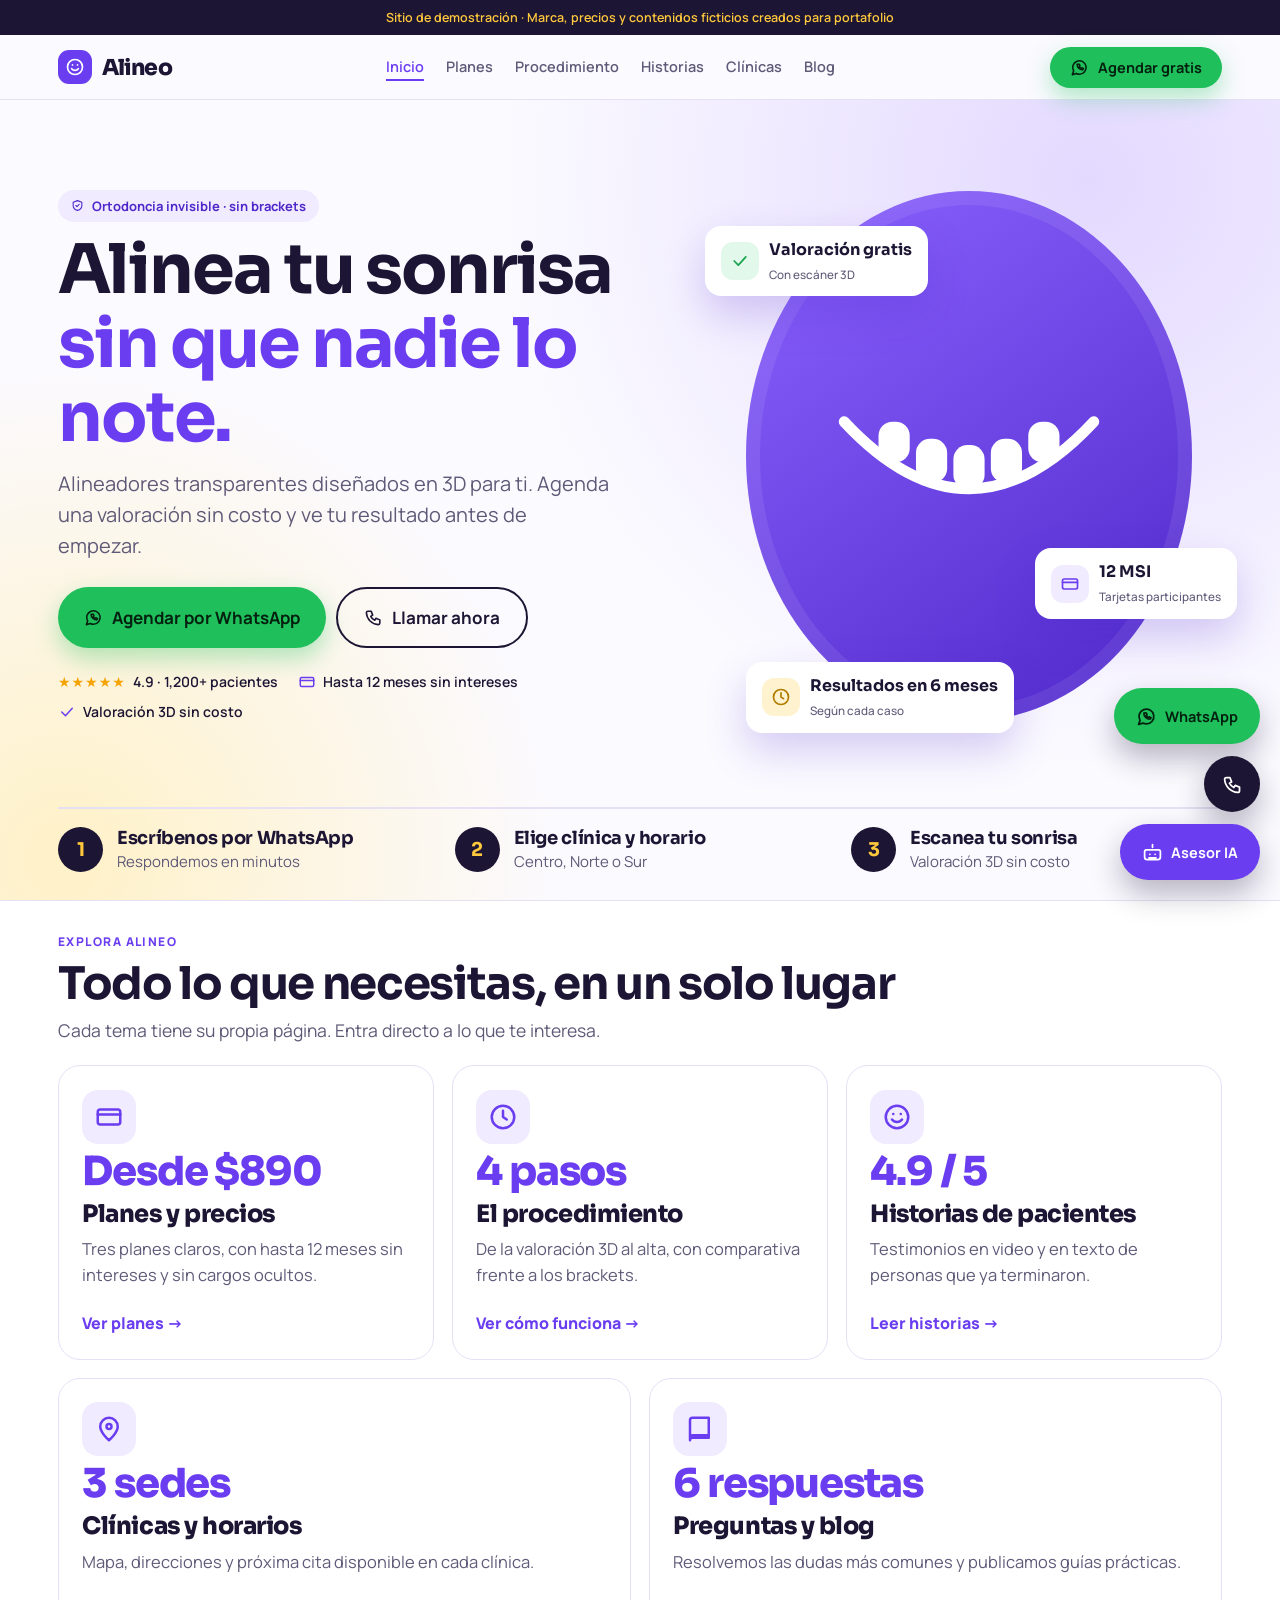
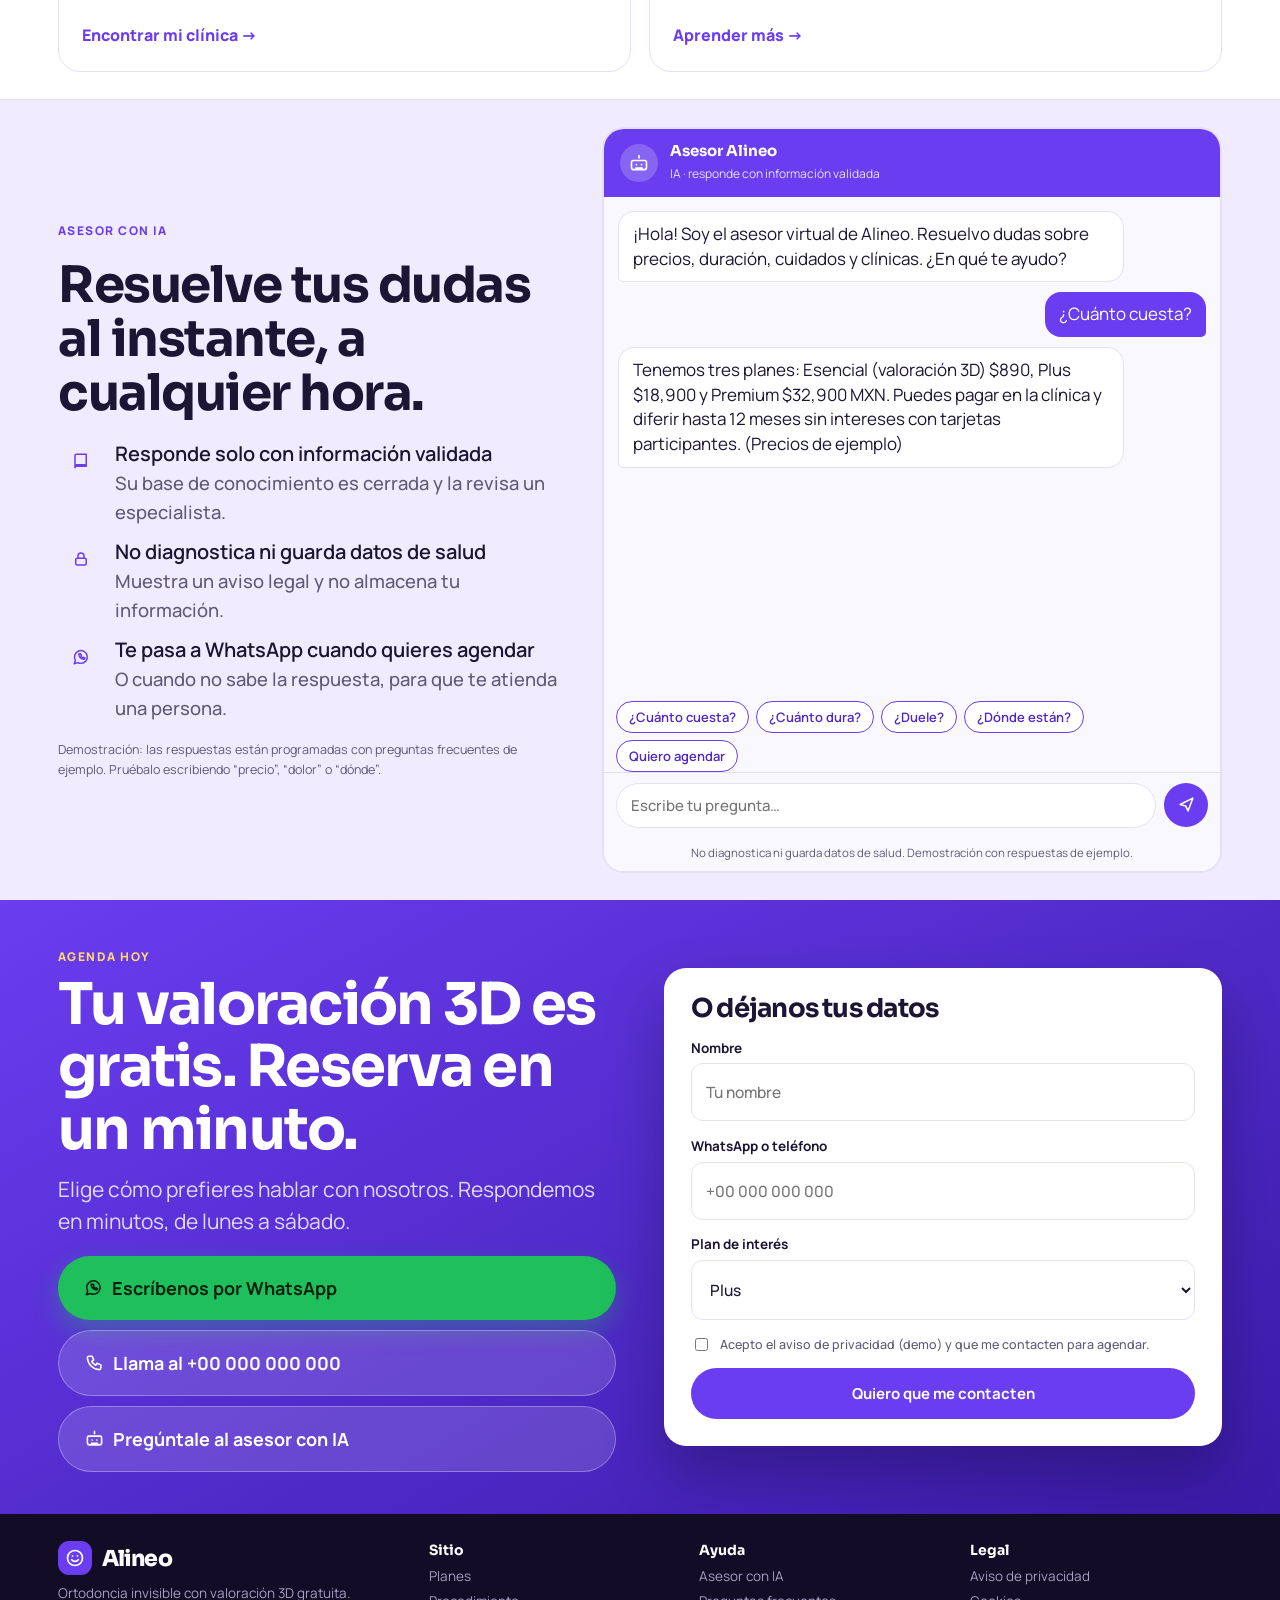
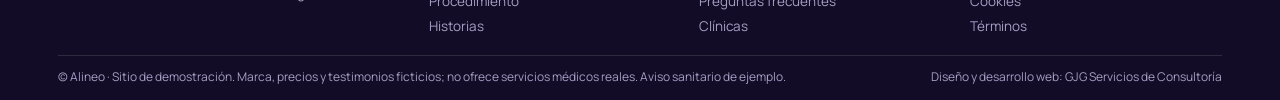
==== commit 082333b8: "feat: split clinic demo into multiple pages with shared assets" ====
--- a/clinica/index.html
+++ b/clinica/index.html
@@ -4,394 +4,19 @@
 <meta charset="utf-8">
 <meta name="viewport" content="width=device-width, initial-scale=1">
 <title>Alineo | Ortodoncia invisible, valoración gratis (sitio de demostración)</title>
-<meta name="description" content="Demo de sitio de alta conversión para una clínica: paquetes, asesor con IA, WhatsApp y agenda. Marca ficticia creada para portafolio.">
-<meta property="og:title" content="Alineo | Ortodoncia invisible (demo)">
-<meta property="og:description" content="Sitio de demostración mobile-first con asesor de IA y llamadas a la acción.">
+<meta name="description" content="Demo de sitio multipágina de alta conversión para una clínica: paquetes, asesor con IA, WhatsApp y agenda. Marca ficticia creada para portafolio.">
+<meta property="og:title" content="Alineo | Ortodoncia invisible, valoración gratis (sitio de demostración)">
+<meta property="og:description" content="Demo de sitio multipágina de alta conversión para una clínica: paquetes, asesor con IA, WhatsApp y agenda. Marca ficticia creada para portafolio.">
 <link rel="icon" type="image/svg+xml" href="data:image/svg+xml,%3Csvg xmlns='http://www.w3.org/2000/svg' viewBox='0 0 64 64'%3E%3Crect width='64' height='64' rx='18' fill='%236a3df0'/%3E%3Cpath d='M12 30c8 14 32 14 40 0' fill='none' stroke='%23fff' stroke-width='6' stroke-linecap='round'/%3E%3Ccircle cx='32' cy='22' r='4' fill='%23ffc83d'/%3E%3C/svg%3E">
 <meta name="theme-color" content="#6a3df0">
 <link rel="preconnect" href="https://fonts.googleapis.com">
 <link rel="preconnect" href="https://fonts.gstatic.com" crossorigin>
 <link href="https://fonts.googleapis.com/css2?family=Manrope:wght@400;500;600;700&family=Sora:wght@600;700;800&display=swap" rel="stylesheet">
-<script type="application/ld+json">
-{"@context":"https://schema.org","@type":"FAQPage","mainEntity":[
-{"@type":"Question","name":"¿Cuánto cuesta la ortodoncia invisible?","acceptedAnswer":{"@type":"Answer","text":"En esta demo, los planes van desde $890 MXN (valoración 3D) hasta $32,900 MXN, con hasta 12 meses sin intereses."}},
-{"@type":"Question","name":"¿Cuánto dura el tratamiento?","acceptedAnswer":{"@type":"Answer","text":"Entre 6 y 18 meses según el caso. La valoración 3D estima tu tiempo."}},
-{"@type":"Question","name":"¿Los alineadores duelen?","acceptedAnswer":{"@type":"Answer","text":"Puedes sentir presión leve los primeros días de cada juego, pero no es doloroso."}}]}
-</script>
-<style>
-  :root{
-    --ink:#1c1533; --violet:#6a3df0; --violet-d:#4f27c9; --lilac:#f0ebff; --bg:#fbfaff; --wa:#1fbf5b; --wa-d:#17a24c;
-    --sun:#ffc83d; --line:#e6e0f5; --muted:#5f5a78; --card:#fff; --radius:22px;
-    --hdr:101px; --bar:0px;
-  }
-  *{box-sizing:border-box}
-  html{scroll-behavior:smooth;scroll-snap-type:y proximity;scroll-padding-top:var(--hdr)}
-  body{margin:0;font-family:'Manrope',system-ui,sans-serif;color:var(--ink);background:var(--bg);line-height:1.55;-webkit-font-smoothing:antialiased;padding-bottom:var(--bar)}
-  a{color:inherit;text-decoration:none}
-  h1,h2,h3,h4{margin:0;font-family:'Sora',system-ui,sans-serif;font-weight:700;letter-spacing:-.03em;line-height:1.08}
-  p{margin:0}
-  ul{list-style:none;margin:0;padding:0}
-  .i{width:1em;height:1em;fill:none;stroke:currentColor;stroke-width:2;stroke-linecap:round;stroke-linejoin:round;flex-shrink:0}
-  .i.f{fill:currentColor;stroke:none}
-  .wrap{width:100%;max-width:1200px;margin:0 auto;padding:0 18px}
-
-  /* Header */
-  .top{position:sticky;top:0;z-index:40}
-  .demo-bar{background:var(--ink);color:var(--sun);font-size:12.5px;font-weight:600;text-align:center;padding:8px 14px}
-  .nav{background:rgba(251,250,255,.94);backdrop-filter:blur(10px);border-bottom:1px solid var(--line)}
-  .nav .wrap{display:flex;align-items:center;gap:22px;height:64px}
-  .brand{display:flex;align-items:center;gap:10px;font:800 22px 'Sora',sans-serif;letter-spacing:-.04em}
-  .brand .mk{width:34px;height:34px;border-radius:11px;background:var(--violet);display:grid;place-items:center;color:#fff;font-size:20px}
-  .links{display:none;gap:22px;font-weight:600;font-size:14.5px;color:var(--muted);margin-left:auto}
-  .links a:hover{color:var(--violet)}
-  .nav .push{margin-left:auto;display:flex;gap:10px;align-items:center}
-  .btn{display:inline-flex;align-items:center;justify-content:center;gap:9px;font:700 15px 'Manrope',sans-serif;padding:13px 22px;border-radius:999px;border:0;cursor:pointer;white-space:nowrap;transition:transform .15s,background .15s,box-shadow .15s}
-  .btn:hover{transform:translateY(-2px)}
-  .btn-wa{background:var(--wa);color:#04210f;box-shadow:0 10px 24px rgba(31,191,91,.35)}
-  .btn-wa:hover{background:#27d065}
-  .btn-violet{background:var(--violet);color:#fff}
-  .btn-violet:hover{background:var(--violet-d)}
-  .btn-line{background:transparent;color:var(--ink);border:2px solid var(--ink)}
-  .btn-line:hover{background:var(--ink);color:#fff}
-  .btn .i{font-size:19px}
-
-  /* One screen per section */
-  .screen{min-height:calc(100svh - var(--hdr) - var(--bar));scroll-snap-align:start;display:flex;flex-direction:column;padding:clamp(16px,3vh,36px) 0}
-  .screen>.wrap{flex:1;display:flex;flex-direction:column;gap:clamp(12px,2.4vh,22px);min-height:0}
-  .last{min-height:calc(100svh - var(--hdr) - var(--bar));scroll-snap-align:start;display:flex;flex-direction:column}
-  .last #cita{flex:1;display:flex;flex-direction:column;justify-content:center;padding:clamp(16px,3.4vh,40px) 0}
-  .eyebrow{display:inline-block;font-size:12px;font-weight:800;letter-spacing:.12em;text-transform:uppercase;color:var(--violet);margin-bottom:8px}
-  .head h2{font-size:clamp(26px,5vh,46px)}
-  .head p{color:var(--muted);margin-top:8px;font-size:clamp(14.5px,2vh,17.5px);max-width:60ch}
-  .grid-fill>*{min-width:0}
-  .chip{display:inline-flex;align-items:center;gap:8px;font-size:13px;font-weight:700;padding:6px 13px;border-radius:999px;background:var(--lilac);color:var(--violet-d)}
-
-  /* Hero */
-  .hero{background:radial-gradient(circle at 85% 10%,#e3d9ff 0,transparent 45%),radial-gradient(circle at 5% 95%,#fff1c7 0,transparent 35%),var(--bg)}
-  .hero-grid{flex:1;display:grid;gap:clamp(16px,3vw,48px);align-items:center;min-height:0}
-  .hero h1{font-size:clamp(34px,min(9.4vw,7.6vh),72px);margin:12px 0}
-  .hero h1 em{font-style:normal;color:var(--violet)}
-  .lead{font-size:clamp(16px,2.3vh,20px);color:var(--muted);max-width:46ch}
-  .actions{display:grid;gap:10px;margin-top:clamp(14px,3vh,26px)}
-  .hero .btn{padding:clamp(13px,2vh,17px) 26px;font-size:clamp(15px,2vh,17px)}
-  .proof{display:flex;flex-wrap:wrap;gap:8px 20px;margin-top:clamp(14px,2.6vh,24px);font-size:14px;font-weight:600;color:var(--ink)}
-  .proof span{display:inline-flex;align-items:center;gap:7px}
-  .proof .i{color:var(--violet);font-size:18px}
-  .stars{color:#f5a300;letter-spacing:1px}
-  .art{display:none;position:relative;height:clamp(280px,58vh,560px)}
-  .orb{position:absolute;inset:4% 6%;border-radius:50%;background:linear-gradient(145deg,#8b63ff,#4f27c9);box-shadow:inset 0 0 0 14px rgba(255,255,255,.08)}
-  .orb svg{position:absolute;left:50%;top:50%;width:70%;transform:translate(-50%,-50%)}
-  .fcard{position:absolute;background:#fff;border-radius:16px;padding:12px 16px;box-shadow:0 18px 40px rgba(79,39,201,.22);font-size:14px;font-weight:600;display:flex;gap:10px;align-items:center}
-  .fcard b{display:block;font-family:'Sora',sans-serif;font-size:16px}
-  .fcard small{color:var(--muted);font-weight:500}
-  .fcard .ic{width:38px;height:38px;border-radius:12px;display:grid;place-items:center;font-size:20px}
-  .fc1{left:-2%;top:10%}.fc1 .ic{background:#e2f8ea;color:var(--wa-d)}
-  .fc2{right:-3%;top:66%}.fc2 .ic{background:var(--lilac);color:var(--violet)}
-  .fc3{left:6%;bottom:2%}.fc3 .ic{background:#fff3cf;color:#b07a00}
-
-  /* Plans */
-  .plans{flex:1;display:grid;gap:14px;min-height:0}
-  .plan{position:relative;display:flex;flex-direction:column;background:var(--card);border:2px solid var(--line);border-radius:var(--radius);padding:clamp(16px,3vh,28px);gap:clamp(8px,1.6vh,14px)}
-  .plan.pop{border-color:var(--violet);box-shadow:0 22px 50px rgba(106,61,240,.22);background:linear-gradient(180deg,#fff,#f6f2ff)}
-  .ribbon{position:absolute;top:-13px;left:50%;transform:translateX(-50%);background:var(--violet);color:#fff;font-size:12px;font-weight:800;letter-spacing:.06em;border-radius:999px;padding:5px 14px;white-space:nowrap}
-  .plan h3{font-size:clamp(20px,3vh,26px)}
-  .price{font:800 clamp(30px,5.2vh,48px) 'Sora',sans-serif;letter-spacing:-.04em;line-height:1}
-  .price small{font-size:.4em;font-weight:600;color:var(--muted);letter-spacing:0}
-  .msi{font-size:13.5px;font-weight:700;color:var(--wa-d)}
-  .feat{flex:1;display:grid;gap:clamp(5px,1vh,9px);align-content:start;font-size:clamp(13.5px,1.9vh,15.5px)}
-  .feat li{display:flex;gap:9px;align-items:flex-start}
-  .feat .i{margin-top:3px;color:var(--wa-d)}
-  .feat li.no{color:#9b97ad}
-  .feat li.no .i{color:#c9c5d8}
-  .feat li.soon .i{color:#c08a00}
-
-  /* Procedure */
-  .proc{flex:1;display:grid;gap:16px;min-height:0}
-  .steps{display:grid;gap:10px;grid-auto-rows:1fr}
-  .step{display:flex;gap:14px;align-items:center;background:var(--card);border:1.5px solid var(--line);border-radius:18px;padding:clamp(10px,1.8vh,18px) 16px}
-  .step b{width:clamp(34px,5vh,46px);height:clamp(34px,5vh,46px);border-radius:50%;background:var(--violet);color:#fff;display:grid;place-items:center;font:700 clamp(15px,2.2vh,20px) 'Sora',sans-serif;flex-shrink:0}
-  .step h4{font-size:clamp(15px,2.3vh,19px)}
-  .step p{font-size:clamp(13px,1.8vh,15px);color:var(--muted);line-height:1.4}
-  .cmp{background:var(--ink);color:#fff;border-radius:var(--radius);padding:clamp(14px,2.6vh,26px);display:flex;flex-direction:column;gap:10px}
-  .cmp h3{font-size:clamp(18px,2.8vh,24px)}
-  .cmp table{width:100%;border-collapse:collapse;font-size:clamp(13px,1.8vh,15px);flex:1}
-  .cmp th,.cmp td{text-align:left;padding:clamp(6px,1.2vh,12px) 8px;border-bottom:1px solid rgba(255,255,255,.14)}
-  .cmp th{font-weight:700;color:#c9bcff;font-size:.9em}
-  .cmp td:first-child{color:#cfc9e6}
-  .cmp td.y{color:#7df0a5;font-weight:700}
-  .cmp td.n{color:#ffb4a8}
-
-  /* Chat (shared) */
-  .chat{display:flex;flex-direction:column;background:#fff;border:2px solid var(--line);border-radius:var(--radius);overflow:hidden;min-height:0}
-  .chat-h{display:flex;align-items:center;gap:12px;padding:12px 16px;background:var(--violet);color:#fff}
-  .chat-h .av{width:38px;height:38px;border-radius:50%;background:rgba(255,255,255,.2);display:grid;place-items:center;font-size:20px;flex-shrink:0}
-  .chat-h b{display:block;font:700 15px 'Sora',sans-serif}
-  .chat-h small{font-size:12px;opacity:.85}
-  .chat-h .x{margin-left:auto;background:rgba(255,255,255,.18);border:0;color:#fff;width:32px;height:32px;border-radius:50%;cursor:pointer;font-size:18px;display:none}
-  .msgs{flex:1;min-height:120px;overflow-y:auto;padding:14px;display:flex;flex-direction:column;gap:10px;background:#faf8ff}
-  .m{max-width:86%;padding:10px 14px;border-radius:16px;font-size:14.5px;line-height:1.45;word-wrap:break-word}
-  .m.bot{background:#fff;border:1px solid var(--line);border-bottom-left-radius:5px;align-self:flex-start}
-  .m.me{background:var(--violet);color:#fff;border-bottom-right-radius:5px;align-self:flex-end}
-  .m .btn{margin-top:10px;padding:9px 16px;font-size:14px;display:flex}
-  .typing{display:inline-flex;gap:4px}
-  .typing i{width:7px;height:7px;border-radius:50%;background:#b5aad8;animation:b 1s infinite}
-  .typing i:nth-child(2){animation-delay:.15s}.typing i:nth-child(3){animation-delay:.3s}
-  @keyframes b{0%,60%,100%{transform:translateY(0)}30%{transform:translateY(-5px)}}
-  .qr{display:flex;flex-wrap:wrap;gap:7px;padding:8px 12px 0;background:#faf8ff}
-  .qr button{font:600 13px 'Manrope',sans-serif;padding:6px 12px;border-radius:999px;border:1.5px solid var(--violet);background:#fff;color:var(--violet-d);cursor:pointer}
-  .qr button:hover{background:var(--lilac)}
-  .cf{display:flex;gap:8px;padding:10px 12px;background:#faf8ff;border-top:1px solid var(--line)}
-  .cf input{flex:1;min-width:0;font:500 15px 'Manrope',sans-serif;padding:11px 14px;border:1.5px solid var(--line);border-radius:999px;background:#fff}
-  .cf input:focus{outline:2px solid var(--violet);border-color:transparent}
-  .cf button{border:0;background:var(--violet);color:#fff;width:44px;height:44px;border-radius:50%;cursor:pointer;display:grid;place-items:center;font-size:19px;flex-shrink:0}
-  .disc{font-size:11.5px;color:var(--muted);padding:6px 14px 10px;background:#faf8ff;text-align:center}
-
-  /* Advisor section */
-  .adv{flex:1;display:grid;gap:18px;min-height:0}
-  .adv .copy{display:flex;flex-direction:column;justify-content:center;gap:clamp(10px,2vh,18px)}
-  .rules{display:grid;gap:10px}
-  .rules li{display:flex;gap:12px;align-items:flex-start;font-size:clamp(14px,2vh,16.5px);font-weight:600}
-  .rules .ic{width:34px;height:34px;border-radius:11px;background:var(--lilac);color:var(--violet);display:grid;place-items:center;font-size:18px;flex-shrink:0}
-  .rules span{display:block;font-weight:500;color:var(--muted);font-size:.92em}
-  .chat-slot{display:flex;min-height:0}
-  .chat-slot .chat{flex:1}
-  .adv .chat{min-height:340px}
-
-  /* Stories */
-  .st{flex:1;display:grid;gap:14px;min-height:0}
-  .vid{position:relative;border-radius:var(--radius);overflow:hidden;color:#fff;background:radial-gradient(circle at 75% 25%,#8b63ff 0,transparent 50%),linear-gradient(160deg,#2b1d63,#150f33);display:flex;flex-direction:column;justify-content:flex-end;padding:clamp(16px,3vh,28px);min-height:220px}
-  .vid .play{position:absolute;left:50%;top:40%;transform:translate(-50%,-50%);width:clamp(58px,10vh,86px);height:clamp(58px,10vh,86px);border-radius:50%;background:#fff;color:var(--violet);display:grid;place-items:center;font-size:clamp(24px,4vh,36px);box-shadow:0 0 0 12px rgba(255,255,255,.15)}
-  .vid .tag{position:absolute;left:16px;top:14px;background:var(--sun);color:#3a2900;font-size:12px;font-weight:800;border-radius:999px;padding:5px 12px}
-  .vid h3{font-size:clamp(19px,3.2vh,28px);margin-bottom:6px}
-  .vid p{color:#d6cdf5;font-size:14px}
-  .qs{display:grid;gap:14px;grid-auto-rows:1fr;min-height:0}
-  .q{background:var(--card);border:1.5px solid var(--line);border-radius:var(--radius);padding:clamp(14px,2.6vh,24px);display:flex;flex-direction:column;justify-content:space-between;gap:12px}
-  .q p{font-size:clamp(14.5px,2.2vh,18px);font-weight:600}
-  .who{display:flex;align-items:center;gap:10px;font-size:14px}
-  .who .av{width:38px;height:38px;border-radius:50%;background:var(--violet);color:#fff;display:grid;place-items:center;font-weight:800;font-size:13px}
-  .who small{display:block;color:var(--muted)}
-  .stats{display:grid;grid-template-columns:repeat(3,1fr);gap:10px}
-  .stats>*{min-width:0}
-  .stats div{background:var(--lilac);border-radius:18px;padding:clamp(10px,1.8vh,16px);text-align:center}
-  .stats b{display:block;font:800 clamp(22px,4vh,36px) 'Sora',sans-serif;color:var(--violet-d);line-height:1.1}
-  .stats span{font-size:clamp(12px,1.7vh,14px);color:var(--muted);font-weight:600}
-  .note{font-size:12.5px;color:var(--muted)}
-
-  /* Locations */
-  .loc{flex:1;display:grid;gap:14px;min-height:0}
-  .clin{display:grid;gap:10px;grid-auto-rows:1fr}
-  .cl{display:flex;flex-direction:column;justify-content:center;gap:6px;background:var(--card);border:1.5px solid var(--line);border-radius:18px;padding:clamp(10px,1.8vh,18px) 18px}
-  .cl h4{font-size:clamp(16px,2.4vh,20px);display:flex;gap:8px;align-items:center}
-  .cl h4 .i{color:var(--violet)}
-  .cl p{font-size:clamp(13px,1.8vh,15px);color:var(--muted)}
-  .cl .row{display:flex;gap:8px;flex-wrap:wrap;margin-top:4px}
-  .cl .btn{padding:8px 14px;font-size:13.5px}
-  .map{position:relative;border-radius:var(--radius);overflow:hidden;border:2px solid var(--line);background:#e9f0e4;min-height:220px}
-  .map svg{position:absolute;inset:0;width:100%;height:100%}
-  .map .lbl{position:absolute;left:12px;bottom:12px;background:#fff;border-radius:12px;padding:6px 12px;font-size:12.5px;font-weight:700;box-shadow:0 6px 16px rgba(0,0,0,.12)}
-
-  /* Learn */
-  .learn{flex:1;display:grid;gap:16px;min-height:0}
-  details{background:var(--card);border:1.5px solid var(--line);border-radius:16px;padding:0 16px;transition:border-color .2s}
-  details[open]{border-color:var(--violet)}
-  summary{cursor:pointer;list-style:none;font:700 clamp(14.5px,2.1vh,17px) 'Sora',sans-serif;letter-spacing:-.02em;padding:clamp(11px,1.9vh,17px) 0;display:flex;justify-content:space-between;gap:12px;align-items:center}
-  summary::-webkit-details-marker{display:none}
-  summary::after{content:"+";font-size:22px;color:var(--violet);line-height:1}
-  details[open] summary::after{content:"–"}
-  details p{padding:0 0 14px;color:var(--muted);font-size:clamp(13.5px,1.9vh,15.5px)}
-  .faq{display:grid;gap:9px;align-content:start}
-  .blog{display:grid;gap:12px;grid-auto-rows:1fr}
-  .post{display:flex;gap:14px;align-items:center;background:var(--card);border:1.5px solid var(--line);border-radius:18px;padding:12px;transition:transform .2s}
-  .post:hover{transform:translateX(4px)}
-  .post .th{width:clamp(64px,11vh,104px);align-self:stretch;min-height:64px;border-radius:12px;display:grid;place-items:center;color:#fff;font-size:28px;flex-shrink:0}
-  .post .th.a{background:linear-gradient(135deg,#8b63ff,#4f27c9)}
-  .post .th.b{background:linear-gradient(135deg,#ff9f5a,#e0532b)}
-  .post .th.c{background:linear-gradient(135deg,#27c4a3,#0d8570)}
-  .post .cat{font-size:11.5px;font-weight:800;letter-spacing:.08em;text-transform:uppercase;color:var(--violet)}
-  .post h4{font-size:clamp(15px,2.2vh,18px);margin:3px 0}
-  .post small{color:var(--muted);font-size:12.5px}
-
-  /* Final CTA */
-  #cita{background:linear-gradient(150deg,var(--violet) 0%,#3b1aa8 100%);color:#fff}
-  #cita .wrap{display:grid;gap:22px;align-items:center}
-  #cita h2{font-size:clamp(30px,6.4vh,62px);max-width:14ch}
-  #cita .lead{color:#e3dbff;margin:12px 0 18px}
-  .ch{display:grid;gap:10px}
-  .ch .btn{justify-content:flex-start;padding:14px 22px}
-  .ch .btn-ghost{background:rgba(255,255,255,.14);color:#fff;border:1.5px solid rgba(255,255,255,.3)}
-  .ch .btn-ghost:hover{background:rgba(255,255,255,.24)}
-  .lead-form{background:#fff;color:var(--ink);border-radius:var(--radius);padding:clamp(16px,3vh,28px);display:grid;gap:10px;box-shadow:0 30px 60px rgba(0,0,0,.25)}
-  .lead-form h3{font-size:clamp(19px,3vh,26px)}
-  .lead-form label{font-size:13.5px;font-weight:700}
-  .lead-form input[type=text],.lead-form input[type=tel],.lead-form select{width:100%;font:500 15.5px 'Manrope',sans-serif;padding:12px 14px;border:1.5px solid var(--line);border-radius:12px;margin-top:5px;background:#fff;color:var(--ink)}
-  .lead-form input:focus,.lead-form select:focus{outline:2px solid var(--violet);border-color:transparent}
-  .lead-form .ck{display:flex;gap:9px;font-weight:500;font-size:12.5px;color:var(--muted);align-items:flex-start}
-  .lead-form .ck input{margin-top:3px;accent-color:var(--violet)}
-  footer{background:#120c26;color:#a79fc4;font-size:13.5px;padding:clamp(16px,3vh,30px) 0 14px}
-  .fcols{display:grid;grid-template-columns:1fr 1fr;gap:14px 18px}
-  .fcols h5{margin:0 0 7px;color:#fff;font:700 14px 'Sora',sans-serif}
-  .fcols li{margin:4px 0}
-  .fcols a:hover{color:#fff}
-  .legal{margin-top:14px;padding-top:12px;border-top:1px solid rgba(255,255,255,.12);display:flex;flex-direction:column;gap:5px;font-size:12px}
-
-  /* Floating CTAs (WhatsApp, call, advisor) */
-  .dock{position:fixed;z-index:60;display:flex}
-  .dock a,.dock button{font:700 14.5px 'Manrope',sans-serif;border:0;cursor:pointer;display:flex;align-items:center;justify-content:center;gap:8px;color:#fff}
-  .dock .i{font-size:22px}
-  .dk-wa{background:var(--wa);color:#04210f!important}
-  .dk-call{background:var(--ink)}
-  .dk-ai{background:var(--violet)}
-  /* mobile: bottom bar */
-  .dock{left:0;right:0;bottom:0;height:var(--bar);box-shadow:0 -8px 24px rgba(28,21,51,.18);background:#fff}
-  .dock>*{flex:1;flex-direction:column;gap:2px;font-size:12px!important}
-  .dock .i{font-size:21px}
-  /* chat panel floating */
-  .chat-pop{position:fixed;z-index:70;left:8px;right:8px;bottom:calc(var(--bar) + 8px);height:min(72vh,560px);box-shadow:0 30px 70px rgba(28,21,51,.35);display:none}
-  .chat-pop.on{display:flex}
-  .chat-pop .chat-h .x{display:block}
-
-  @media (min-width:720px){
-    .links{display:flex}
-    .nav .btn{padding:11px 20px;font-size:14.5px}
-    .actions{grid-template-columns:auto auto;justify-content:start}
-    .plans{grid-template-columns:repeat(3,minmax(0,1fr))}
-    .proc{grid-template-columns:1.1fr .9fr}
-    .adv{grid-template-columns:.9fr 1.1fr;gap:36px}
-    .st{grid-template-columns:1fr 1fr}
-    .loc{grid-template-columns:.9fr 1.1fr}
-    .learn{grid-template-columns:1.1fr .9fr}
-    #cita .wrap{grid-template-columns:1fr 1fr;gap:48px}
-    .fcols{grid-template-columns:1.4fr repeat(3,1fr)}
-    .legal{flex-direction:row;justify-content:space-between}
-  }
-  @media (min-width:960px){
-    :root{--bar:0px}
-    .hero-grid{grid-template-columns:1.1fr .9fr}
-    .art{display:block}
-    .dock{left:auto;right:20px;bottom:20px;height:auto;flex-direction:column;gap:12px;background:transparent;box-shadow:none;align-items:flex-end}
-    .dock>*{flex:none;flex-direction:row;gap:9px;font-size:14.5px!important;border-radius:999px;box-shadow:0 14px 30px rgba(28,21,51,.3)}
-    .dk-wa{height:56px;padding:0 22px}
-    .dk-call{width:56px;height:56px}
-    .dk-call span{display:none}
-    .dk-ai{height:56px;padding:0 22px}
-    .chat-pop{left:auto;right:20px;bottom:20px;width:390px;height:min(76vh,600px)}
-    .chat-pop.on~.dock,.dock.hide{display:none}
-  }
-  @media (max-width:959px){:root{--bar:62px}}
-  @media (min-width:720px) and (max-height:820px){
-    .head p{display:none}
-    .proof{display:none}
-    .feat li:nth-child(n+6){display:none}
-    .step p{display:none}
-    .post small{display:none}
-  }
-  @media (max-width:719px){
-    .nav .links{display:none}
-    .brand{font-size:20px}
-    .hero h1{font-size:clamp(32px,9.6vw,44px)}
-    .head p{display:none}
-    .plans{gap:10px}
-    .plan{padding:12px 14px;gap:6px}
-    .plan .feat{display:none}
-    .plan .msi{font-size:12.5px}
-    .proc .cmp{display:none}
-    .step p{display:none}
-    .adv .copy .rules{display:none}
-    .adv .chat{min-height:300px}
-    .vid{min-height:150px}
-    .qs .q:nth-child(2){display:none}
-    .cl p{display:none}
-    .map{min-height:150px}
-    .blog .post:nth-child(3){display:none}
-    .faq details:nth-child(n+5){display:none}
-    .lead-form{padding:14px}
-    .ch .btn-ghost{display:none}
-  }
-
-  /* Hero quick steps */
-  .quick{display:none;list-style:none;margin:0;padding:clamp(10px,2vh,18px) 0 0;border-top:2px solid var(--line);grid-template-columns:repeat(3,1fr);gap:clamp(12px,2vw,28px)}
-  .quick li{display:flex;gap:14px;align-items:center}
-  .quick b{width:clamp(34px,5vh,46px);height:clamp(34px,5vh,46px);border-radius:50%;background:var(--ink);color:var(--sun);display:grid;place-items:center;font:700 clamp(15px,2.2vh,19px) 'Sora',sans-serif;flex-shrink:0}
-  .quick strong{display:block;font:700 clamp(14.5px,2.2vh,18px) 'Sora',sans-serif;letter-spacing:-.02em}
-  .quick span{font-size:clamp(12.5px,1.8vh,15px);color:var(--muted)}
-  /* Plans extras */
-  .plan .for{font-size:clamp(13px,1.9vh,15.5px);color:var(--muted);font-weight:600}
-  .pay{display:flex;flex-wrap:wrap;gap:8px 12px;justify-content:center}
-  .pay span{font-size:clamp(12.5px,1.8vh,14.5px);font-weight:700;color:var(--violet-d);background:var(--lilac);border-radius:999px;padding:6px 14px}
-  .dur{margin-left:auto;font-size:13px;font-weight:700;color:var(--violet-d);background:var(--lilac);border-radius:999px;padding:6px 14px;white-space:nowrap}
-  .avail{display:inline-block;font-size:12.5px;font-weight:700;color:#0b6b32;background:#e2f8ea;border-radius:999px;padding:3px 10px;margin-right:6px}
-  .post p{color:var(--muted);font-size:14px;margin:2px 0 4px}
-  @media (min-width:720px){
-    .quick{display:grid}
-    .plan h3{font-size:clamp(22px,3.6vh,32px)}
-    .price{font-size:clamp(32px,5.2vh,54px)}
-    .plan{padding:clamp(14px,2.4vh,24px);gap:clamp(6px,1.2vh,12px)}
-    .feat{font-size:clamp(13.5px,1.9vh,17px);gap:clamp(5px,1vh,10px)}
-    .step b{width:clamp(40px,7vh,62px);height:clamp(40px,7vh,62px);font-size:clamp(17px,3vh,26px)}
-    .step{gap:clamp(14px,2vw,24px)}
-    .step h4{font-size:clamp(17px,3.2vh,28px)}
-    .step p{font-size:clamp(14px,2.2vh,19px)}
-    .cmp h3{font-size:clamp(20px,3.4vh,30px)}
-    .cmp table{font-size:clamp(14px,2.4vh,19px)}
-    .q p{font-size:clamp(15px,2.6vh,22px)}
-    .q .who{font-size:clamp(14px,2vh,17px)}
-    .cl h4{font-size:clamp(18px,3.2vh,28px)}
-    .cl p{font-size:clamp(14px,2.2vh,18px)}
-    .cl .btn{padding:clamp(9px,1.6vh,14px) 18px;font-size:clamp(13.5px,1.9vh,16px)}
-    summary{padding:clamp(11px,2.6vh,26px) 0;font-size:clamp(15px,2.6vh,22px)}
-    details p{font-size:clamp(14px,2.1vh,18px)}
-    .post h4{font-size:clamp(16px,2.8vh,24px)}
-    .post p{font-size:clamp(13px,1.9vh,16px)}
-    .rules li{font-size:clamp(15px,2.4vh,20px)}
-    .rules .ic{width:clamp(34px,5vh,48px);height:clamp(34px,5vh,48px)}
-    .m{font-size:clamp(14.5px,2vh,17px)}
-    #cita .ch .btn{padding:clamp(13px,2.4vh,20px) 26px;font-size:clamp(15px,2vh,18px)}
-    #cita .lead{font-size:clamp(16px,2.4vh,21px)}
-    .lead-form input[type=text],.lead-form input[type=tel],.lead-form select{padding:clamp(11px,1.9vh,17px) 14px}
-    .lead-form{gap:clamp(8px,1.6vh,16px)}
-    .art{height:clamp(300px,64vh,640px)}
-  }
-  @media (min-width:720px) and (max-height:820px){
-    .plan .for,.pay,.cl .sp,.post p,.quick,.dur{display:none}
-    .feat li:nth-child(n+6){display:none}
-    .rules span{display:none}
-    .note{display:none}
-    #cita .lead{display:none}
-    .stats div{padding:8px}
-    .stats span{display:none}
-    .vid p{display:none}
-    .lead-form .ck{font-size:12px}
-    .faq details:nth-child(n+6){display:none}
-    .lead-form h3{display:none}
-    .lead-form{padding:14px;gap:8px}
-    .lead-form input[type=text],.lead-form input[type=tel],.lead-form select{padding:9px 12px;margin-top:3px}
-    #cita h2{font-size:clamp(28px,5.4vh,44px)}
-    #cita .ch .btn{padding:11px 22px}
-    .fcols p,.legal span:last-child{display:none}
-    footer{padding:12px 0 10px}
-  }
-  @media (max-width:719px){
-    .plan .for,.pay,.cl .sp,.post p,.dur,.note,.vid p{display:none}
-    .stats b{font-size:21px}
-    .stats span{font-size:11.5px}
-    .stats div{padding:8px 6px}
-    .adv .copy .eyebrow~p{display:none}
-    .adv .copy h2{font-size:26px!important}
-    .chat-slot{flex:none;min-width:0}
-    .chat-slot .chat{height:290px;min-height:0;flex:1 1 100%;min-width:0}
-    .faq details:nth-child(n+4){display:none}
-    .blog .post:nth-child(n+2){display:none}
-    #cita .lead{display:none}
-    #cita h2{font-size:30px}
-    .lead-form .ck{font-size:12px}
-    .head h2{font-size:26px}
-    .qs .q p{font-size:15px}
-  }
-  @media (prefers-reduced-motion:reduce){html{scroll-behavior:auto}.btn,.post,details{transition:none}.typing i{animation:none}}
-</style>
+<link rel="stylesheet" href="assets/styles.css">
 </head>
 <body>
 
+<svg width="0" height="0" style="position:absolute" aria-hidden="true">
 <svg width="0" height="0" style="position:absolute" aria-hidden="true">
   <symbol id="i-wa" viewBox="0 0 24 24"><path d="M3 21l1.6-4.6A8.5 8.5 0 1112 20.5a8.4 8.4 0 01-4-1zM9 8c0 4 3 7 7 7l1.2-1.6-2.2-1-1 .8c-1-.4-1.8-1.2-2.2-2.2l.8-1-1-2.2z"/></symbol>
   <symbol id="i-phone" viewBox="0 0 24 24"><path d="M5 4h4l2 5-2.5 1.5a11 11 0 005 5L15 13l5 2v4a2 2 0 01-2 2A16 16 0 013 6a2 2 0 012-2z"/></symbol>
@@ -408,18 +33,18 @@
   <symbol id="i-smile" viewBox="0 0 24 24"><circle cx="12" cy="12" r="9"/><path d="M8 14s1.5 2 4 2 4-2 4-2M9 9.5h.01M15 9.5h.01"/></symbol>
   <symbol id="i-card" viewBox="0 0 24 24"><rect x="3" y="6" width="18" height="12" rx="2"/><path d="M3 10h18"/></symbol>
 </svg>
+</svg>
 
 <div class="top">
   <div class="demo-bar">Sitio de demostración · Marca, precios y contenidos ficticios creados para portafolio</div>
   <header class="nav">
     <div class="wrap">
-      <a href="#inicio" class="brand" aria-label="Alineo"><span class="mk"><svg class="i"><use href="#i-smile"/></svg></span>Alineo</a>
-      <nav class="links" aria-label="Principal">
-        <a href="#planes">Planes</a><a href="#proceso">Proceso</a><a href="#asesor">Asesor IA</a><a href="#historias">Historias</a><a href="#clinicas">Clínicas</a><a href="#aprende">Blog</a>
-      </nav>
+      <a href="index.html" class="brand" aria-label="Alineo, inicio"><span class="mk"><svg class="i"><use href="#i-smile"/></svg></span>Alineo</a>
+      <nav class="links" aria-label="Principal"><a href="index.html" aria-current="page">Inicio</a><a href="planes.html">Planes</a><a href="procedimiento.html">Procedimiento</a><a href="historias.html">Historias</a><a href="clinicas.html">Clínicas</a><a href="blog.html">Blog</a></nav>
       <div class="push"><a href="#cita" class="btn btn-wa"><svg class="i"><use href="#i-wa"/></svg>Agendar gratis</a></div>
     </div>
   </header>
+  <nav class="subnav" aria-label="Secciones"><a href="index.html" aria-current="page">Inicio</a><a href="planes.html">Planes</a><a href="procedimiento.html">Procedimiento</a><a href="historias.html">Historias</a><a href="clinicas.html">Clínicas</a><a href="blog.html">Blog</a></nav>
 </div>
 
 <main>
@@ -457,84 +82,15 @@
     </div>
   </section>
 
-  <section id="planes" class="screen" style="background:#fff;border-block:1px solid var(--line)">
+  <section id="explora" class="screen" style="background:#fff;border-block:1px solid var(--line)">
     <div class="wrap">
-      <div class="head"><span class="eyebrow">Planes y precios</span><h2>Elige tu plan, sin letra chica</h2><p>Precios de ejemplo en pesos mexicanos. Pagas en la clínica y puedes diferir hasta 12 meses sin intereses.</p></div>
-      <div class="plans">
-        <article class="plan">
-          <h3>Esencial</h3>
-          <div><div class="price">$890 <small>MXN</small></div><div class="msi">Valoración 3D completa</div></div>
-          <p class="for">Ideal para conocer tu caso antes de decidir.</p>
-          <ul class="feat">
-            <li><svg class="i"><use href="#i-check"/></svg>Escaneo digital 3D</li>
-            <li><svg class="i"><use href="#i-check"/></svg>Simulación de tu resultado</li>
-            <li><svg class="i"><use href="#i-check"/></svg>Plan de tratamiento por escrito</li>
-            <li><svg class="i"><use href="#i-check"/></svg>Presupuesto detallado sin compromiso</li>
-            <li><svg class="i"><use href="#i-check"/></svg>Se abona al plan si continúas</li>
-            <li class="no"><svg class="i"><use href="#i-x"/></svg>Alineadores</li>
-            <li class="no"><svg class="i"><use href="#i-x"/></svg>Retenedores</li>
-          </ul>
-          <a class="btn btn-line" href="https://wa.me/?text=Hola%2C%20quiero%20el%20plan%20Esencial" target="_blank" rel="noopener">Quiero este plan</a>
-        </article>
-        <article class="plan pop">
-          <span class="ribbon">MÁS POPULAR</span>
-          <h3>Plus</h3>
-          <div><div class="price">$18,900 <small>MXN</small></div><div class="msi">o 12 pagos de $1,575 sin intereses</div></div>
-          <p class="for">Ideal para casos leves y moderados.</p>
-          <ul class="feat">
-            <li><svg class="i"><use href="#i-check"/></svg>Todo lo del plan Esencial</li>
-            <li><svg class="i"><use href="#i-check"/></svg>Hasta 24 alineadores</li>
-            <li><svg class="i"><use href="#i-check"/></svg>Revisiones cada 6 semanas</li>
-            <li><svg class="i"><use href="#i-check"/></svg>Seguimiento por WhatsApp</li>
-            <li><svg class="i"><use href="#i-check"/></svg>App para ver tu avance</li>
-            <li><svg class="i"><use href="#i-check"/></svg>Plan personalizado en 3D</li>
-            <li class="soon"><svg class="i"><use href="#i-clock"/></svg>Retenedores (opcional)</li>
-          </ul>
-          <a class="btn btn-wa" href="https://wa.me/?text=Hola%2C%20quiero%20el%20plan%20Plus" target="_blank" rel="noopener"><svg class="i"><use href="#i-wa"/></svg>Quiero este plan</a>
-        </article>
-        <article class="plan">
-          <h3>Premium</h3>
-          <div><div class="price">$32,900 <small>MXN</small></div><div class="msi">o 12 pagos de $2,742 sin intereses</div></div>
-          <p class="for">Ideal para casos complejos o si buscas todo incluido.</p>
-          <ul class="feat">
-            <li><svg class="i"><use href="#i-check"/></svg>Todo lo del plan Plus</li>
-            <li><svg class="i"><use href="#i-check"/></svg>Alineadores ilimitados</li>
-            <li><svg class="i"><use href="#i-check"/></svg>Retenedores incluidos</li>
-            <li><svg class="i"><use href="#i-check"/></svg>Blanqueamiento al finalizar</li>
-            <li><svg class="i"><use href="#i-check"/></svg>Prioridad en tu agenda</li>
-            <li><svg class="i"><use href="#i-check"/></svg>Refinamientos sin costo extra</li>
-            <li><svg class="i"><use href="#i-check"/></svg>Garantía de resultado por 12 meses</li>
-          </ul>
-          <a class="btn btn-line" href="https://wa.me/?text=Hola%2C%20quiero%20el%20plan%20Premium" target="_blank" rel="noopener">Quiero este plan</a>
-        </article>
-      </div>
-      <p class="pay"><span>Tarjetas de crédito y débito</span><span>Transferencia</span><span>Efectivo en clínica</span><span>Sin cargos ocultos</span></p>
-    </div>
-  </section>
-
-  <section id="proceso" class="screen">
-    <div class="wrap">
-      <div class="head"><span class="eyebrow">El procedimiento</span><h2>Cómo funciona, paso a paso</h2><p>Sin brackets, sin alambres y con tu resultado a la vista desde el primer día.</p></div>
-      <div class="proc">
-        <ol class="steps" style="list-style:none;margin:0;padding:0">
-          <li class="step"><b>1</b><div><h4>Valoración 3D</h4><p>Escaneamos tu sonrisa en 15 minutos, sin moldes ni incomodidad.</p></div><span class="dur">15 min</span></li>
-          <li class="step"><b>2</b><div><h4>Tu plan digital</h4><p>Ves en pantalla cómo quedará tu sonrisa y cuánto tardará.</p></div><span class="dur">Mismo día</span></li>
-          <li class="step"><b>3</b><div><h4>Alineadores a medida</h4><p>Cambias de juego cada dos semanas desde casa.</p></div><span class="dur">6 a 12 meses</span></li>
-          <li class="step"><b>4</b><div><h4>Retención y alta</h4><p>Aseguramos tu resultado con retenedores y revisiones.</p></div><span class="dur">De por vida</span></li>
-        </ol>
-        <div class="cmp">
-          <h3>Alineadores vs. brackets</h3>
-          <table>
-            <thead><tr><th></th><th>Alineo</th><th>Brackets</th></tr></thead>
-            <tbody>
-              <tr><td>Se nota</td><td class="y">Casi invisible</td><td class="n">Muy visible</td></tr>
-              <tr><td>Comer sin restricciones</td><td class="y">Sí</td><td class="n">No</td></tr>
-              <tr><td>Higiene</td><td class="y">Te los quitas</td><td class="n">Más difícil</td></tr>
-              <tr><td>Visitas</td><td class="y">Cada 6 semanas</td><td class="n">Cada 3 a 4</td></tr>
-              <tr><td>Ves tu resultado antes</td><td class="y">Sí, en 3D</td><td class="n">No</td></tr>
-            </tbody>
-          </table>
-        </div>
+      <div class="head"><span class="eyebrow">Explora Alineo</span><h2>Todo lo que necesitas, en un solo lugar</h2><p>Cada tema tiene su propia página. Entra directo a lo que te interesa.</p></div>
+      <div class="hub">
+        <a class="hc" href="planes.html"><span class="ic"><svg class="i"><use href="#i-card"/></svg></span><span class="k">Desde $890</span><h3>Planes y precios</h3><p>Tres planes claros, con hasta 12 meses sin intereses y sin cargos ocultos.</p><span class="go">Ver planes →</span></a>
+        <a class="hc" href="procedimiento.html"><span class="ic"><svg class="i"><use href="#i-clock"/></svg></span><span class="k">4 pasos</span><h3>El procedimiento</h3><p>De la valoración 3D al alta, con comparativa frente a los brackets.</p><span class="go">Ver cómo funciona →</span></a>
+        <a class="hc" href="historias.html"><span class="ic"><svg class="i"><use href="#i-smile"/></svg></span><span class="k">4.9 / 5</span><h3>Historias de pacientes</h3><p>Testimonios en video y en texto de personas que ya terminaron.</p><span class="go">Leer historias →</span></a>
+        <a class="hc" href="clinicas.html"><span class="ic"><svg class="i"><use href="#i-pin"/></svg></span><span class="k">3 sedes</span><h3>Clínicas y horarios</h3><p>Mapa, direcciones y próxima cita disponible en cada clínica.</p><span class="go">Encontrar mi clínica →</span></a>
+        <a class="hc" href="blog.html"><span class="ic"><svg class="i"><use href="#i-book"/></svg></span><span class="k">6 respuestas</span><h3>Preguntas y blog</h3><p>Resolvemos las dudas más comunes y publicamos guías prácticas.</p><span class="go">Aprender más →</span></a>
       </div>
     </div>
   </section>
@@ -553,70 +109,6 @@
           <p class="note">Demostración: las respuestas están programadas con preguntas frecuentes de ejemplo. Pruébalo escribiendo “precio”, “dolor” o “dónde”.</p>
         </div>
         <div id="chat-inline" class="chat-slot"></div>
-      </div>
-    </div>
-  </section>
-
-  <section id="historias" class="screen">
-    <div class="wrap">
-      <div class="head"><span class="eyebrow">Historias reales (de ejemplo)</span><h2>Pacientes que ya sonríen distinto</h2></div>
-      <div class="st">
-        <article class="vid">
-          <span class="tag">VIDEO · 1:48</span>
-          <span class="play"><svg class="i f"><use href="#i-play"/></svg></span>
-          <h3>“Terminé mi tratamiento y nadie se enteró”</h3>
-          <p>Mariana, 34 años · Plan Plus · 8 meses</p>
-        </article>
-        <div class="qs">
-          <article class="q"><span class="stars">★★★★★</span><p>“La valoración 3D me convenció: vi mi sonrisa final antes de pagar nada.”</p><div class="who"><span class="av">DR</span><div>Diego R., 29<small>Plan Plus</small></div></div></article>
-          <article class="q"><span class="stars">★★★★★</span><p>“Con mis horarios era imposible usar brackets. Con alineadores no cambió nada en mi día.”</p><div class="who"><span class="av">LS</span><div>Laura S., 41<small>Plan Premium</small></div></div></article>
-        </div>
-      </div>
-      <div class="stats"><div><b>4.9/5</b><span>valoración promedio</span></div><div><b>1,200+</b><span>pacientes atendidos</span></div><div><b>96%</b><span>nos recomienda</span></div></div>
-      <p class="note">Testimonios y cifras de ejemplo. En un sitio real, cada testimonio requiere autorización firmada y cumplir la regulación sanitaria vigente.</p>
-    </div>
-  </section>
-
-  <section id="clinicas" class="screen" style="background:#fff;border-block:1px solid var(--line)">
-    <div class="wrap">
-      <div class="head"><span class="eyebrow">Clínicas</span><h2>Encuentra la más cercana</h2><p>Tres sedes de ejemplo. Elige una y agenda directo por WhatsApp.</p></div>
-      <div class="loc">
-        <div class="clin">
-          <article class="cl"><h4><svg class="i"><use href="#i-pin"/></svg>Alineo Centro</h4><p>Av. Ejemplo 120, Col. Centro · Lun a sáb, 9:00 a 20:00</p><p class="sp"><span class="avail">Próxima cita: hoy 17:30</span> 4 especialistas · Estacionamiento</p><div class="row"><a class="btn btn-line" href="#clinicas">Cómo llegar</a><a class="btn btn-wa" href="https://wa.me/?text=Hola%2C%20quiero%20agendar%20en%20Alineo%20Centro" target="_blank" rel="noopener">Agendar aquí</a></div></article>
-          <article class="cl"><h4><svg class="i"><use href="#i-pin"/></svg>Alineo Norte</h4><p>Blvd. Ejemplo 845, Col. Norte · Lun a sáb, 10:00 a 20:00</p><p class="sp"><span class="avail">Próxima cita: mañana 10:00</span> 3 especialistas · Estacionamiento</p><div class="row"><a class="btn btn-line" href="#clinicas">Cómo llegar</a><a class="btn btn-wa" href="https://wa.me/?text=Hola%2C%20quiero%20agendar%20en%20Alineo%20Norte" target="_blank" rel="noopener">Agendar aquí</a></div></article>
-          <article class="cl"><h4><svg class="i"><use href="#i-pin"/></svg>Alineo Sur</h4><p>Calle Ejemplo 56, Col. Sur · Lun a vie, 9:00 a 19:00</p><p class="sp"><span class="avail">Próxima cita: hoy 19:00</span> 2 especialistas · Cerca de metro</p><div class="row"><a class="btn btn-line" href="#clinicas">Cómo llegar</a><a class="btn btn-wa" href="https://wa.me/?text=Hola%2C%20quiero%20agendar%20en%20Alineo%20Sur" target="_blank" rel="noopener">Agendar aquí</a></div></article>
-        </div>
-        <div class="map" role="img" aria-label="Mapa ilustrativo con tres clínicas">
-          <svg viewBox="0 0 400 300" preserveAspectRatio="xMidYMid slice" aria-hidden="true">
-            <rect width="400" height="300" fill="#e9f0e4"/>
-            <path d="M0 210 C90 180 150 260 260 220 S360 150 400 170 V300 H0z" fill="#cfe3f2"/>
-            <g stroke="#fff" stroke-width="10" fill="none" stroke-linecap="round"><path d="M-10 90H410"/><path d="M110-10V310"/><path d="M-10 160 L410 120"/><path d="M270-10 L300 310"/></g>
-            <g stroke="#f7e9b8" stroke-width="5" fill="none"><path d="M-10 40H410"/><path d="M190-10V310"/><path d="M-10 250H410"/></g>
-            <g><circle cx="110" cy="90" r="12" fill="#6a3df0"/><circle cx="110" cy="90" r="4.5" fill="#fff"/><circle cx="270" cy="52" r="12" fill="#6a3df0"/><circle cx="270" cy="52" r="4.5" fill="#fff"/><circle cx="190" cy="204" r="12" fill="#6a3df0"/><circle cx="190" cy="204" r="4.5" fill="#fff"/></g>
-          </svg>
-          <span class="lbl">Mapa ilustrativo · integración con Google Maps</span>
-        </div>
-      </div>
-    </div>
-  </section>
-
-  <section id="aprende" class="screen">
-    <div class="wrap">
-      <div class="head"><span class="eyebrow">Aprende</span><h2>Preguntas frecuentes y blog</h2></div>
-      <div class="learn">
-        <div class="faq">
-          <details open><summary>¿Cuánto cuesta la ortodoncia invisible?</summary><p>En esta demo, los planes van desde $890 MXN (valoración 3D) hasta $32,900 MXN, con hasta 12 meses sin intereses.</p></details>
-          <details><summary>¿Cuánto dura el tratamiento?</summary><p>Entre 6 y 18 meses según el caso. La valoración 3D estima tu tiempo con precisión.</p></details>
-          <details><summary>¿Los alineadores duelen?</summary><p>Puedes sentir presión leve los primeros días de cada juego, pero no es doloroso.</p></details>
-          <details><summary>¿Puedo comer con ellos puestos?</summary><p>No. Te los quitas para comer y los vuelves a colocar después de cepillarte.</p></details>
-          <details><summary>¿Quién puede usarlos?</summary><p>La mayoría de adultos y adolescentes. Un especialista lo confirma en tu valoración.</p></details>
-          <details><summary>¿Es verdad que se nota que los llevas?</summary><p>Son transparentes y casi imperceptibles. La mayoría de las personas no lo nota.</p></details>
-        </div>
-        <div class="blog">
-          <a class="post" href="#aprende"><span class="th a"><svg class="i"><use href="#i-smile"/></svg></span><div><span class="cat">Guías</span><h4>Costo de la ortodoncia invisible en México</h4><p>Qué influye en el precio y cómo comparar opciones sin sorpresas.</p><small>6 min de lectura</small></div></a>
-          <a class="post" href="#aprende"><span class="th b"><svg class="i"><use href="#i-book"/></svg></span><div><span class="cat">Mitos</span><h4>5 mitos sobre los alineadores transparentes</h4><p>Desde “se notan mucho” hasta “solo sirven para casos leves”.</p><small>4 min de lectura</small></div></a>
-          <a class="post" href="#aprende"><span class="th c"><svg class="i"><use href="#i-shield"/></svg></span><div><span class="cat">Cuidados</span><h4>Cómo limpiar tus alineadores paso a paso</h4><p>Rutina diaria simple para evitar manchas y mal olor.</p><small>3 min de lectura</small></div></a>
-        </div>
       </div>
     </div>
   </section>
@@ -648,13 +140,13 @@
       <div class="wrap">
         <div class="fcols">
           <div><div class="brand" style="color:#fff;margin-bottom:8px"><span class="mk"><svg class="i"><use href="#i-smile"/></svg></span>Alineo</div><p>Ortodoncia invisible con valoración 3D gratuita.</p></div>
-          <div><h5>Sitio</h5><ul><li><a href="#planes">Planes</a></li><li><a href="#proceso">Proceso</a></li><li><a href="#historias">Historias</a></li></ul></div>
-          <div><h5>Ayuda</h5><ul><li><a href="#asesor">Asesor con IA</a></li><li><a href="#aprende">Preguntas frecuentes</a></li><li><a href="#clinicas">Clínicas</a></li></ul></div>
+          <div><h5>Sitio</h5><ul><li><a href="planes.html">Planes</a></li><li><a href="procedimiento.html">Procedimiento</a></li><li><a href="historias.html">Historias</a></li></ul></div>
+          <div><h5>Ayuda</h5><ul><li><a href="index.html#asesor">Asesor con IA</a></li><li><a href="blog.html">Preguntas frecuentes</a></li><li><a href="clinicas.html">Clínicas</a></li></ul></div>
           <div><h5>Legal</h5><ul><li><a href="#cita">Aviso de privacidad</a></li><li><a href="#cita">Cookies</a></li><li><a href="#cita">Términos</a></li></ul></div>
         </div>
         <div class="legal">
           <span>© Alineo · Sitio de demostración. Marca, precios y testimonios ficticios; no ofrece servicios médicos reales. Aviso sanitario de ejemplo.</span>
-          <span>Diseño y desarrollo web: tu estudio aquí</span>
+          <span>Diseño y desarrollo web: GJG Servicios de Consultoría</span>
         </div>
       </div>
     </footer>
@@ -669,109 +161,6 @@
 </div>
 <div class="chat-pop" id="chat-pop" role="dialog" aria-label="Asesor virtual Alineo"></div>
 
-<script>
-(function () {
-  /* ---------- Layout helper: real sticky header height ---------- */
-  var top = document.querySelector('.top');
-  if (top && window.ResizeObserver) {
-    new ResizeObserver(function () {
-      document.documentElement.style.setProperty('--hdr', top.offsetHeight + 'px');
-    }).observe(top);
-  }
-
-  /* ---------- Closed knowledge base for the demo advisor ---------- */
-  var WA = 'https://wa.me/?text=' + encodeURIComponent('Hola, quiero agendar mi valoración gratuita');
-  var KB = [
-    {k:['hola','buenas','buenos','que tal'], a:'¡Hola! Soy el asesor virtual de Alineo. Puedo ayudarte con precios, duración, cuidados y ubicaciones.'},
-    {k:['precio','costo','cuanto cuesta','cuesta','pagar','pago','msi','meses','intereses','plan'], a:'Tenemos tres planes: Esencial (valoración 3D) $890, Plus $18,900 y Premium $32,900 MXN. Puedes pagar en la clínica y diferir hasta 12 meses sin intereses con tarjetas participantes. (Precios de ejemplo)'},
-    {k:['dura','duracion','tiempo','tarda','cuanto tiempo'], a:'Un tratamiento corto dura de 6 a 9 meses y uno completo de 12 a 18, según tu caso. En la valoración 3D te mostramos tu plan y tiempos estimados.'},
-    {k:['dolor','duele','molest','lastima'], a:'Es normal sentir una presión leve los primeros días de cada nuevo juego de alineadores, pero no es doloroso. Si algo te preocupa, tu especialista te orienta.'},
-    {k:['cuidado','limpi','cepill','comer','horas','usar'], a:'Usa tus alineadores unas 22 horas al día, quítatelos para comer y cepíllate antes de volver a ponértelos. Límpialos con agua fría y un cepillo suave.'},
-    {k:['donde','ubicacion','direccion','clinica','sucursal','mapa','llegar','cerca'], a:'Tenemos tres clínicas de ejemplo: Centro, Norte y Sur. En la sección “Clínicas” ves direcciones y horarios, y puedes agendar en la que prefieras.'},
-    {k:['edad','adolescente','adulto','candidato','sirve','puedo usar'], a:'Funciona para la mayoría de adultos y adolescentes con dientes permanentes. Solo un especialista puede confirmar si eres candidato en tu valoración.'},
-    {k:['agendar','cita','reservar','valoracion','whatsapp','hablar','contacto'], a:'¡Claro! La valoración 3D no tiene costo. Te paso a WhatsApp para elegir clínica y horario.', wa:true},
-    {k:['diagnost','enfermedad','medicamento','receta','tengo caries','infeccion'], a:'No puedo diagnosticar ni recomendar tratamientos. Para eso necesitas una valoración con un especialista.', wa:true},
-    {k:['gracias','perfecto','genial'], a:'¡Con gusto! Si quieres, agenda tu valoración gratuita por WhatsApp.', wa:true}
-  ];
-  var FALLBACK = 'No tengo esa información validada y prefiero no inventarla. Una persona de nuestro equipo puede ayudarte por WhatsApp.';
-  var CHIPS = ['¿Cuánto cuesta?','¿Cuánto dura?','¿Duele?','¿Dónde están?','Quiero agendar'];
-
-  function norm(s){return s.toLowerCase().normalize('NFD').replace(/[̀-ͯ]/g,'');}
-  function answer(q){
-    var t = norm(q), best = null, score = 0;
-    KB.forEach(function (e) {
-      var n = 0; e.k.forEach(function (w) { if (t.indexOf(w) !== -1) n++; });
-      if (n > score) { score = n; best = e; }
-    });
-    return best ? best : {a: FALLBACK, wa: true};
-  }
-
-  /* ---------- Chat component (safe DOM, no innerHTML with user text) ---------- */
-  function el(tag, cls, text){var e=document.createElement(tag); if(cls) e.className=cls; if(text!=null) e.textContent=text; return e;}
-  function mountChat(root, opts) {
-    opts = opts || {};
-    var box = el('div','chat'); box.style.height = '100%';
-    var h = el('div','chat-h');
-    var av = el('span','av'); av.innerHTML = '<svg class="i"><use href="#i-bot"/></svg>';
-    var tt = el('div'); tt.appendChild(el('b',null,'Asesor Alineo')); tt.appendChild(el('small',null,'IA · responde con información validada'));
-    var x = el('button','x','×'); x.type='button'; x.setAttribute('aria-label','Cerrar asesor');
-    h.appendChild(av); h.appendChild(tt); h.appendChild(x);
-    var msgs = el('div','msgs'); msgs.setAttribute('role','log'); msgs.setAttribute('aria-live','polite');
-    var qr = el('div','qr');
-    var form = el('form','cf');
-    var input = el('input'); input.type='text'; input.placeholder='Escribe tu pregunta…'; input.setAttribute('aria-label','Tu pregunta'); input.maxLength = 200;
-    var send = el('button'); send.type='submit'; send.setAttribute('aria-label','Enviar'); send.innerHTML='<svg class="i"><use href="#i-send"/></svg>';
-    form.appendChild(input); form.appendChild(send);
-    var disc = el('div','disc','No diagnostica ni guarda datos de salud. Demostración con respuestas de ejemplo.');
-    [h,msgs,qr,form,disc].forEach(function(n){box.appendChild(n);});
-    root.appendChild(box);
-
-    function add(text, who, withWa) {
-      var m = el('div','m '+who,text);
-      if (withWa) {
-        var a = el('a','btn btn-wa'); a.href = WA; a.target='_blank'; a.rel='noopener';
-        a.innerHTML = '<svg class="i"><use href="#i-wa"/></svg>'; a.appendChild(document.createTextNode('Agendar por WhatsApp'));
-        m.appendChild(a);
-      }
-      msgs.appendChild(m); msgs.scrollTop = msgs.scrollHeight; return m;
-    }
-    function ask(q) {
-      q = (q || '').trim(); if (!q) return;
-      add(q,'me');
-      var typing = el('div','m bot'); typing.innerHTML = '<span class="typing"><i></i><i></i><i></i></span>';
-      msgs.appendChild(typing); msgs.scrollTop = msgs.scrollHeight;
-      var r = answer(q);
-      setTimeout(function () { typing.remove(); add(r.a,'bot',r.wa); }, 600);
-    }
-    CHIPS.forEach(function (c) {
-      var b = el('button',null,c); b.type='button'; b.addEventListener('click', function(){ask(c);}); qr.appendChild(b);
-    });
-    form.addEventListener('submit', function (e) { e.preventDefault(); ask(input.value); input.value=''; });
-    x.addEventListener('click', function(){ if (opts.onClose) opts.onClose(); });
-    add('¡Hola! Soy el asesor virtual de Alineo. Resuelvo dudas sobre precios, duración, cuidados y clínicas. ¿En qué te ayudo?','bot');
-    if (opts.seed) { add('¿Cuánto cuesta?','me'); add(answer('cuánto cuesta').a,'bot'); }
-    return {focus:function(){input.focus();}};
-  }
-
-  var inline = document.getElementById('chat-inline');
-  if (inline) mountChat(inline, {seed:true});
-
-  var pop = document.getElementById('chat-pop'), dock = document.getElementById('dock'), popChat = null;
-  function openChat() {
-    if (!popChat) popChat = mountChat(pop, {onClose: closeChat});
-    pop.classList.add('on'); dock.classList.add('hide'); popChat.focus();
-  }
-  function closeChat() { pop.classList.remove('on'); dock.classList.remove('hide'); }
-  document.querySelectorAll('[data-open-chat]').forEach(function (b) { b.addEventListener('click', openChat); });
-  document.addEventListener('keydown', function (e) { if (e.key === 'Escape') closeChat(); });
-
-  /* ---------- Lead form (demo only, nothing is sent) ---------- */
-  var lead = document.getElementById('lead');
-  if (lead) lead.addEventListener('submit', function (e) {
-    e.preventDefault();
-    var b = lead.querySelector('button[type=submit]'); b.textContent = 'Gracias, es una demostración'; b.disabled = true;
-  });
-})();
-</script>
+<script src="assets/app.js"></script>
 </body>
 </html>
--- a/clinica/assets/styles.css
+++ b/clinica/assets/styles.css
@@ -0,0 +1,409 @@
+  :root{
+    --ink:#1c1533; --violet:#6a3df0; --violet-d:#4f27c9; --lilac:#f0ebff; --bg:#fbfaff; --wa:#1fbf5b; --wa-d:#17a24c;
+    --sun:#ffc83d; --line:#e6e0f5; --muted:#5f5a78; --card:#fff; --radius:22px;
+    --hdr:101px; --bar:0px;
+  }
+  *{box-sizing:border-box}
+  html{scroll-behavior:smooth;scroll-snap-type:y proximity;scroll-padding-top:var(--hdr)}
+  body{margin:0;font-family:'Manrope',system-ui,sans-serif;color:var(--ink);background:var(--bg);line-height:1.55;-webkit-font-smoothing:antialiased;padding-bottom:var(--bar)}
+  a{color:inherit;text-decoration:none}
+  h1,h2,h3,h4{margin:0;font-family:'Sora',system-ui,sans-serif;font-weight:700;letter-spacing:-.03em;line-height:1.08}
+  p{margin:0}
+  ul{list-style:none;margin:0;padding:0}
+  .i{width:1em;height:1em;fill:none;stroke:currentColor;stroke-width:2;stroke-linecap:round;stroke-linejoin:round;flex-shrink:0}
+  .i.f{fill:currentColor;stroke:none}
+  .wrap{width:100%;max-width:1200px;margin:0 auto;padding:0 18px}
+
+  /* Header */
+  .top{position:sticky;top:0;z-index:40}
+  .demo-bar{background:var(--ink);color:var(--sun);font-size:12.5px;font-weight:600;text-align:center;padding:8px 14px}
+  .nav{background:rgba(251,250,255,.94);backdrop-filter:blur(10px);border-bottom:1px solid var(--line)}
+  .nav .wrap{display:flex;align-items:center;gap:22px;height:64px}
+  .brand{display:flex;align-items:center;gap:10px;font:800 22px 'Sora',sans-serif;letter-spacing:-.04em}
+  .brand .mk{width:34px;height:34px;border-radius:11px;background:var(--violet);display:grid;place-items:center;color:#fff;font-size:20px}
+  .links{display:none;gap:22px;font-weight:600;font-size:14.5px;color:var(--muted);margin-left:auto}
+  .links a:hover{color:var(--violet)}
+  .nav .push{margin-left:auto;display:flex;gap:10px;align-items:center}
+  .btn{display:inline-flex;align-items:center;justify-content:center;gap:9px;font:700 15px 'Manrope',sans-serif;padding:13px 22px;border-radius:999px;border:0;cursor:pointer;white-space:nowrap;transition:transform .15s,background .15s,box-shadow .15s}
+  .btn:hover{transform:translateY(-2px)}
+  .btn-wa{background:var(--wa);color:#04210f;box-shadow:0 10px 24px rgba(31,191,91,.35)}
+  .btn-wa:hover{background:#27d065}
+  .btn-violet{background:var(--violet);color:#fff}
+  .btn-violet:hover{background:var(--violet-d)}
+  .btn-line{background:transparent;color:var(--ink);border:2px solid var(--ink)}
+  .btn-line:hover{background:var(--ink);color:#fff}
+  .btn .i{font-size:19px}
+
+  /* One screen per section */
+  .screen{min-height:calc(100svh - var(--hdr) - var(--bar));scroll-snap-align:start;display:flex;flex-direction:column;padding:clamp(16px,3vh,36px) 0}
+  .screen>.wrap{flex:1;display:flex;flex-direction:column;gap:clamp(12px,2.4vh,22px);min-height:0}
+  .last{min-height:calc(100svh - var(--hdr) - var(--bar));scroll-snap-align:start;display:flex;flex-direction:column}
+  .last #cita{flex:1;display:flex;flex-direction:column;justify-content:center;padding:clamp(16px,3.4vh,40px) 0}
+  .eyebrow{display:inline-block;font-size:12px;font-weight:800;letter-spacing:.12em;text-transform:uppercase;color:var(--violet);margin-bottom:8px}
+  .head h2{font-size:clamp(26px,5vh,46px)}
+  .head p{color:var(--muted);margin-top:8px;font-size:clamp(14.5px,2vh,17.5px);max-width:60ch}
+  .grid-fill>*{min-width:0}
+  .chip{display:inline-flex;align-items:center;gap:8px;font-size:13px;font-weight:700;padding:6px 13px;border-radius:999px;background:var(--lilac);color:var(--violet-d)}
+
+  /* Hero */
+  .hero{background:radial-gradient(circle at 85% 10%,#e3d9ff 0,transparent 45%),radial-gradient(circle at 5% 95%,#fff1c7 0,transparent 35%),var(--bg)}
+  .hero-grid{flex:1;display:grid;gap:clamp(16px,3vw,48px);align-items:center;min-height:0}
+  .hero h1{font-size:clamp(34px,min(9.4vw,7.6vh),72px);margin:12px 0}
+  .hero h1 em{font-style:normal;color:var(--violet)}
+  .lead{font-size:clamp(16px,2.3vh,20px);color:var(--muted);max-width:46ch}
+  .actions{display:grid;gap:10px;margin-top:clamp(14px,3vh,26px)}
+  .hero .btn{padding:clamp(13px,2vh,17px) 26px;font-size:clamp(15px,2vh,17px)}
+  .proof{display:flex;flex-wrap:wrap;gap:8px 20px;margin-top:clamp(14px,2.6vh,24px);font-size:14px;font-weight:600;color:var(--ink)}
+  .proof span{display:inline-flex;align-items:center;gap:7px}
+  .proof .i{color:var(--violet);font-size:18px}
+  .stars{color:#f5a300;letter-spacing:1px}
+  .art{display:none;position:relative;height:clamp(280px,58vh,560px)}
+  .orb{position:absolute;inset:4% 6%;border-radius:50%;background:linear-gradient(145deg,#8b63ff,#4f27c9);box-shadow:inset 0 0 0 14px rgba(255,255,255,.08)}
+  .orb svg{position:absolute;left:50%;top:50%;width:70%;transform:translate(-50%,-50%)}
+  .fcard{position:absolute;background:#fff;border-radius:16px;padding:12px 16px;box-shadow:0 18px 40px rgba(79,39,201,.22);font-size:14px;font-weight:600;display:flex;gap:10px;align-items:center}
+  .fcard b{display:block;font-family:'Sora',sans-serif;font-size:16px}
+  .fcard small{color:var(--muted);font-weight:500}
+  .fcard .ic{width:38px;height:38px;border-radius:12px;display:grid;place-items:center;font-size:20px}
+  .fc1{left:-2%;top:10%}.fc1 .ic{background:#e2f8ea;color:var(--wa-d)}
+  .fc2{right:-3%;top:66%}.fc2 .ic{background:var(--lilac);color:var(--violet)}
+  .fc3{left:6%;bottom:2%}.fc3 .ic{background:#fff3cf;color:#b07a00}
+
+  /* Plans */
+  .plans{flex:1;display:grid;gap:14px;min-height:0}
+  .plan{position:relative;display:flex;flex-direction:column;background:var(--card);border:2px solid var(--line);border-radius:var(--radius);padding:clamp(16px,3vh,28px);gap:clamp(8px,1.6vh,14px)}
+  .plan.pop{border-color:var(--violet);box-shadow:0 22px 50px rgba(106,61,240,.22);background:linear-gradient(180deg,#fff,#f6f2ff)}
+  .ribbon{position:absolute;top:-13px;left:50%;transform:translateX(-50%);background:var(--violet);color:#fff;font-size:12px;font-weight:800;letter-spacing:.06em;border-radius:999px;padding:5px 14px;white-space:nowrap}
+  .plan h3{font-size:clamp(20px,3vh,26px)}
+  .price{font:800 clamp(30px,5.2vh,48px) 'Sora',sans-serif;letter-spacing:-.04em;line-height:1}
+  .price small{font-size:.4em;font-weight:600;color:var(--muted);letter-spacing:0}
+  .msi{font-size:13.5px;font-weight:700;color:var(--wa-d)}
+  .feat{flex:1;display:grid;gap:clamp(5px,1vh,9px);align-content:start;font-size:clamp(13.5px,1.9vh,15.5px)}
+  .feat li{display:flex;gap:9px;align-items:flex-start}
+  .feat .i{margin-top:3px;color:var(--wa-d)}
+  .feat li.no{color:#9b97ad}
+  .feat li.no .i{color:#c9c5d8}
+  .feat li.soon .i{color:#c08a00}
+
+  /* Procedure */
+  .proc{flex:1;display:grid;gap:16px;min-height:0}
+  .steps{display:grid;gap:10px;grid-auto-rows:1fr}
+  .step{display:flex;gap:14px;align-items:center;background:var(--card);border:1.5px solid var(--line);border-radius:18px;padding:clamp(10px,1.8vh,18px) 16px}
+  .step b{width:clamp(34px,5vh,46px);height:clamp(34px,5vh,46px);border-radius:50%;background:var(--violet);color:#fff;display:grid;place-items:center;font:700 clamp(15px,2.2vh,20px) 'Sora',sans-serif;flex-shrink:0}
+  .step h4{font-size:clamp(15px,2.3vh,19px)}
+  .step p{font-size:clamp(13px,1.8vh,15px);color:var(--muted);line-height:1.4}
+  .cmp{background:var(--ink);color:#fff;border-radius:var(--radius);padding:clamp(14px,2.6vh,26px);display:flex;flex-direction:column;gap:10px}
+  .cmp h3{font-size:clamp(18px,2.8vh,24px)}
+  .cmp table{width:100%;border-collapse:collapse;font-size:clamp(13px,1.8vh,15px);flex:1}
+  .cmp th,.cmp td{text-align:left;padding:clamp(6px,1.2vh,12px) 8px;border-bottom:1px solid rgba(255,255,255,.14)}
+  .cmp th{font-weight:700;color:#c9bcff;font-size:.9em}
+  .cmp td:first-child{color:#cfc9e6}
+  .cmp td.y{color:#7df0a5;font-weight:700}
+  .cmp td.n{color:#ffb4a8}
+
+  /* Chat (shared) */
+  .chat{display:flex;flex-direction:column;background:#fff;border:2px solid var(--line);border-radius:var(--radius);overflow:hidden;min-height:0}
+  .chat-h{display:flex;align-items:center;gap:12px;padding:12px 16px;background:var(--violet);color:#fff}
+  .chat-h .av{width:38px;height:38px;border-radius:50%;background:rgba(255,255,255,.2);display:grid;place-items:center;font-size:20px;flex-shrink:0}
+  .chat-h b{display:block;font:700 15px 'Sora',sans-serif}
+  .chat-h small{font-size:12px;opacity:.85}
+  .chat-h .x{margin-left:auto;background:rgba(255,255,255,.18);border:0;color:#fff;width:32px;height:32px;border-radius:50%;cursor:pointer;font-size:18px;display:none}
+  .msgs{flex:1;min-height:120px;overflow-y:auto;padding:14px;display:flex;flex-direction:column;gap:10px;background:#faf8ff}
+  .m{max-width:86%;padding:10px 14px;border-radius:16px;font-size:14.5px;line-height:1.45;word-wrap:break-word}
+  .m.bot{background:#fff;border:1px solid var(--line);border-bottom-left-radius:5px;align-self:flex-start}
+  .m.me{background:var(--violet);color:#fff;border-bottom-right-radius:5px;align-self:flex-end}
+  .m .btn{margin-top:10px;padding:9px 16px;font-size:14px;display:flex}
+  .typing{display:inline-flex;gap:4px}
+  .typing i{width:7px;height:7px;border-radius:50%;background:#b5aad8;animation:b 1s infinite}
+  .typing i:nth-child(2){animation-delay:.15s}.typing i:nth-child(3){animation-delay:.3s}
+  @keyframes b{0%,60%,100%{transform:translateY(0)}30%{transform:translateY(-5px)}}
+  .qr{display:flex;flex-wrap:wrap;gap:7px;padding:8px 12px 0;background:#faf8ff}
+  .qr button{font:600 13px 'Manrope',sans-serif;padding:6px 12px;border-radius:999px;border:1.5px solid var(--violet);background:#fff;color:var(--violet-d);cursor:pointer}
+  .qr button:hover{background:var(--lilac)}
+  .cf{display:flex;gap:8px;padding:10px 12px;background:#faf8ff;border-top:1px solid var(--line)}
+  .cf input{flex:1;min-width:0;font:500 15px 'Manrope',sans-serif;padding:11px 14px;border:1.5px solid var(--line);border-radius:999px;background:#fff}
+  .cf input:focus{outline:2px solid var(--violet);border-color:transparent}
+  .cf button{border:0;background:var(--violet);color:#fff;width:44px;height:44px;border-radius:50%;cursor:pointer;display:grid;place-items:center;font-size:19px;flex-shrink:0}
+  .disc{font-size:11.5px;color:var(--muted);padding:6px 14px 10px;background:#faf8ff;text-align:center}
+
+  /* Advisor section */
+  .adv{flex:1;display:grid;gap:18px;min-height:0}
+  .adv .copy{display:flex;flex-direction:column;justify-content:center;gap:clamp(10px,2vh,18px)}
+  .rules{display:grid;gap:10px}
+  .rules li{display:flex;gap:12px;align-items:flex-start;font-size:clamp(14px,2vh,16.5px);font-weight:600}
+  .rules .ic{width:34px;height:34px;border-radius:11px;background:var(--lilac);color:var(--violet);display:grid;place-items:center;font-size:18px;flex-shrink:0}
+  .rules span{display:block;font-weight:500;color:var(--muted);font-size:.92em}
+  .chat-slot{display:flex;min-height:0}
+  .chat-slot .chat{flex:1}
+  .adv .chat{min-height:340px}
+
+  /* Stories */
+  .st{flex:1;display:grid;gap:14px;min-height:0}
+  .vid{position:relative;border-radius:var(--radius);overflow:hidden;color:#fff;background:radial-gradient(circle at 75% 25%,#8b63ff 0,transparent 50%),linear-gradient(160deg,#2b1d63,#150f33);display:flex;flex-direction:column;justify-content:flex-end;padding:clamp(16px,3vh,28px);min-height:220px}
+  .vid .play{position:absolute;left:50%;top:40%;transform:translate(-50%,-50%);width:clamp(58px,10vh,86px);height:clamp(58px,10vh,86px);border-radius:50%;background:#fff;color:var(--violet);display:grid;place-items:center;font-size:clamp(24px,4vh,36px);box-shadow:0 0 0 12px rgba(255,255,255,.15)}
+  .vid .tag{position:absolute;left:16px;top:14px;background:var(--sun);color:#3a2900;font-size:12px;font-weight:800;border-radius:999px;padding:5px 12px}
+  .vid h3{font-size:clamp(19px,3.2vh,28px);margin-bottom:6px}
+  .vid p{color:#d6cdf5;font-size:14px}
+  .qs{display:grid;gap:14px;grid-auto-rows:1fr;min-height:0}
+  .q{background:var(--card);border:1.5px solid var(--line);border-radius:var(--radius);padding:clamp(14px,2.6vh,24px);display:flex;flex-direction:column;justify-content:space-between;gap:12px}
+  .q p{font-size:clamp(14.5px,2.2vh,18px);font-weight:600}
+  .who{display:flex;align-items:center;gap:10px;font-size:14px}
+  .who .av{width:38px;height:38px;border-radius:50%;background:var(--violet);color:#fff;display:grid;place-items:center;font-weight:800;font-size:13px}
+  .who small{display:block;color:var(--muted)}
+  .stats{display:grid;grid-template-columns:repeat(3,1fr);gap:10px}
+  .stats>*{min-width:0}
+  .stats div{background:var(--lilac);border-radius:18px;padding:clamp(10px,1.8vh,16px);text-align:center}
+  .stats b{display:block;font:800 clamp(22px,4vh,36px) 'Sora',sans-serif;color:var(--violet-d);line-height:1.1}
+  .stats span{font-size:clamp(12px,1.7vh,14px);color:var(--muted);font-weight:600}
+  .note{font-size:12.5px;color:var(--muted)}
+
+  /* Locations */
+  .loc{flex:1;display:grid;gap:14px;min-height:0}
+  .clin{display:grid;gap:10px;grid-auto-rows:1fr}
+  .cl{display:flex;flex-direction:column;justify-content:center;gap:6px;background:var(--card);border:1.5px solid var(--line);border-radius:18px;padding:clamp(10px,1.8vh,18px) 18px}
+  .cl h4{font-size:clamp(16px,2.4vh,20px);display:flex;gap:8px;align-items:center}
+  .cl h4 .i{color:var(--violet)}
+  .cl p{font-size:clamp(13px,1.8vh,15px);color:var(--muted)}
+  .cl .row{display:flex;gap:8px;flex-wrap:wrap;margin-top:4px}
+  .cl .btn{padding:8px 14px;font-size:13.5px}
+  .map{position:relative;border-radius:var(--radius);overflow:hidden;border:2px solid var(--line);background:#e9f0e4;min-height:220px}
+  .map svg{position:absolute;inset:0;width:100%;height:100%}
+  .map .lbl{position:absolute;left:12px;bottom:12px;background:#fff;border-radius:12px;padding:6px 12px;font-size:12.5px;font-weight:700;box-shadow:0 6px 16px rgba(0,0,0,.12)}
+
+  /* Learn */
+  .learn{flex:1;display:grid;gap:16px;min-height:0}
+  details{background:var(--card);border:1.5px solid var(--line);border-radius:16px;padding:0 16px;transition:border-color .2s}
+  details[open]{border-color:var(--violet)}
+  summary{cursor:pointer;list-style:none;font:700 clamp(14.5px,2.1vh,17px) 'Sora',sans-serif;letter-spacing:-.02em;padding:clamp(11px,1.9vh,17px) 0;display:flex;justify-content:space-between;gap:12px;align-items:center}
+  summary::-webkit-details-marker{display:none}
+  summary::after{content:"+";font-size:22px;color:var(--violet);line-height:1}
+  details[open] summary::after{content:"–"}
+  details p{padding:0 0 14px;color:var(--muted);font-size:clamp(13.5px,1.9vh,15.5px)}
+  .faq{display:grid;gap:9px;align-content:start}
+  .blog{display:grid;gap:12px;grid-auto-rows:1fr}
+  .post{display:flex;gap:14px;align-items:center;background:var(--card);border:1.5px solid var(--line);border-radius:18px;padding:12px;transition:transform .2s}
+  .post:hover{transform:translateX(4px)}
+  .post .th{width:clamp(64px,11vh,104px);align-self:stretch;min-height:64px;border-radius:12px;display:grid;place-items:center;color:#fff;font-size:28px;flex-shrink:0}
+  .post .th.a{background:linear-gradient(135deg,#8b63ff,#4f27c9)}
+  .post .th.b{background:linear-gradient(135deg,#ff9f5a,#e0532b)}
+  .post .th.c{background:linear-gradient(135deg,#27c4a3,#0d8570)}
+  .post .cat{font-size:11.5px;font-weight:800;letter-spacing:.08em;text-transform:uppercase;color:var(--violet)}
+  .post h4{font-size:clamp(15px,2.2vh,18px);margin:3px 0}
+  .post small{color:var(--muted);font-size:12.5px}
+
+  /* Final CTA */
+  #cita{background:linear-gradient(150deg,var(--violet) 0%,#3b1aa8 100%);color:#fff}
+  #cita .wrap{display:grid;gap:22px;align-items:center}
+  #cita h2{font-size:clamp(30px,6.4vh,62px);max-width:14ch}
+  #cita .lead{color:#e3dbff;margin:12px 0 18px}
+  .ch{display:grid;gap:10px}
+  .ch .btn{justify-content:flex-start;padding:14px 22px}
+  .ch .btn-ghost{background:rgba(255,255,255,.14);color:#fff;border:1.5px solid rgba(255,255,255,.3)}
+  .ch .btn-ghost:hover{background:rgba(255,255,255,.24)}
+  .lead-form{background:#fff;color:var(--ink);border-radius:var(--radius);padding:clamp(16px,3vh,28px);display:grid;gap:10px;box-shadow:0 30px 60px rgba(0,0,0,.25)}
+  .lead-form h3{font-size:clamp(19px,3vh,26px)}
+  .lead-form label{font-size:13.5px;font-weight:700}
+  .lead-form input[type=text],.lead-form input[type=tel],.lead-form select{width:100%;font:500 15.5px 'Manrope',sans-serif;padding:12px 14px;border:1.5px solid var(--line);border-radius:12px;margin-top:5px;background:#fff;color:var(--ink)}
+  .lead-form input:focus,.lead-form select:focus{outline:2px solid var(--violet);border-color:transparent}
+  .lead-form .ck{display:flex;gap:9px;font-weight:500;font-size:12.5px;color:var(--muted);align-items:flex-start}
+  .lead-form .ck input{margin-top:3px;accent-color:var(--violet)}
+  footer{background:#120c26;color:#a79fc4;font-size:13.5px;padding:clamp(16px,3vh,30px) 0 14px}
+  .fcols{display:grid;grid-template-columns:1fr 1fr;gap:14px 18px}
+  .fcols h5{margin:0 0 7px;color:#fff;font:700 14px 'Sora',sans-serif}
+  .fcols li{margin:4px 0}
+  .fcols a:hover{color:#fff}
+  .legal{margin-top:14px;padding-top:12px;border-top:1px solid rgba(255,255,255,.12);display:flex;flex-direction:column;gap:5px;font-size:12px}
+
+  /* Floating CTAs (WhatsApp, call, advisor) */
+  .dock{position:fixed;z-index:60;display:flex}
+  .dock a,.dock button{font:700 14.5px 'Manrope',sans-serif;border:0;cursor:pointer;display:flex;align-items:center;justify-content:center;gap:8px;color:#fff}
+  .dock .i{font-size:22px}
+  .dk-wa{background:var(--wa);color:#04210f!important}
+  .dk-call{background:var(--ink)}
+  .dk-ai{background:var(--violet)}
+  /* mobile: bottom bar */
+  .dock{left:0;right:0;bottom:0;height:var(--bar);box-shadow:0 -8px 24px rgba(28,21,51,.18);background:#fff}
+  .dock>*{flex:1;flex-direction:column;gap:2px;font-size:12px!important}
+  .dock .i{font-size:21px}
+  /* chat panel floating */
+  .chat-pop{position:fixed;z-index:70;left:8px;right:8px;bottom:calc(var(--bar) + 8px);height:min(72vh,560px);box-shadow:0 30px 70px rgba(28,21,51,.35);display:none}
+  .chat-pop.on{display:flex}
+  .chat-pop .chat-h .x{display:block}
+
+  @media (min-width:720px){
+    .links{display:flex}
+    .nav .btn{padding:11px 20px;font-size:14.5px}
+    .actions{grid-template-columns:auto auto;justify-content:start}
+    .plans{grid-template-columns:repeat(3,minmax(0,1fr))}
+    .proc{grid-template-columns:1.1fr .9fr}
+    .adv{grid-template-columns:.9fr 1.1fr;gap:36px}
+    .st{grid-template-columns:1fr 1fr}
+    .loc{grid-template-columns:.9fr 1.1fr}
+    .learn{grid-template-columns:1.1fr .9fr}
+    #cita .wrap{grid-template-columns:1fr 1fr;gap:48px}
+    .fcols{grid-template-columns:1.4fr repeat(3,1fr)}
+    .legal{flex-direction:row;justify-content:space-between}
+  }
+  @media (min-width:960px){
+    :root{--bar:0px}
+    .hero-grid{grid-template-columns:1.1fr .9fr}
+    .art{display:block}
+    .dock{left:auto;right:20px;bottom:20px;height:auto;flex-direction:column;gap:12px;background:transparent;box-shadow:none;align-items:flex-end}
+    .dock>*{flex:none;flex-direction:row;gap:9px;font-size:14.5px!important;border-radius:999px;box-shadow:0 14px 30px rgba(28,21,51,.3)}
+    .dk-wa{height:56px;padding:0 22px}
+    .dk-call{width:56px;height:56px}
+    .dk-call span{display:none}
+    .dk-ai{height:56px;padding:0 22px}
+    .chat-pop{left:auto;right:20px;bottom:20px;width:390px;height:min(76vh,600px)}
+    .chat-pop.on~.dock,.dock.hide{display:none}
+  }
+  @media (max-width:959px){:root{--bar:62px}}
+  @media (min-width:720px) and (max-height:820px){
+    .head p{display:none}
+    .proof{display:none}
+    .feat li:nth-child(n+6){display:none}
+    .step p{display:none}
+    .post small{display:none}
+  }
+  @media (max-width:719px){
+    .nav .links{display:none}
+    .brand{font-size:20px}
+    .hero h1{font-size:clamp(32px,9.6vw,44px)}
+    .head p{display:none}
+    .plans{gap:10px}
+    .plan{padding:12px 14px;gap:6px}
+    .plan .feat{display:none}
+    .plan .msi{font-size:12.5px}
+    .proc .cmp{display:none}
+    .step p{display:none}
+    .adv .copy .rules{display:none}
+    .adv .chat{min-height:300px}
+    .vid{min-height:150px}
+    .qs .q:nth-child(2){display:none}
+    .cl p{display:none}
+    .map{min-height:150px}
+    .blog .post:nth-child(3){display:none}
+    .faq details:nth-child(n+5){display:none}
+    .lead-form{padding:14px}
+    .ch .btn-ghost{display:none}
+  }
+
+  /* Hero quick steps */
+  .quick{display:none;list-style:none;margin:0;padding:clamp(10px,2vh,18px) 0 0;border-top:2px solid var(--line);grid-template-columns:repeat(3,1fr);gap:clamp(12px,2vw,28px)}
+  .quick li{display:flex;gap:14px;align-items:center}
+  .quick b{width:clamp(34px,5vh,46px);height:clamp(34px,5vh,46px);border-radius:50%;background:var(--ink);color:var(--sun);display:grid;place-items:center;font:700 clamp(15px,2.2vh,19px) 'Sora',sans-serif;flex-shrink:0}
+  .quick strong{display:block;font:700 clamp(14.5px,2.2vh,18px) 'Sora',sans-serif;letter-spacing:-.02em}
+  .quick span{font-size:clamp(12.5px,1.8vh,15px);color:var(--muted)}
+  /* Plans extras */
+  .plan .for{font-size:clamp(13px,1.9vh,15.5px);color:var(--muted);font-weight:600}
+  .pay{display:flex;flex-wrap:wrap;gap:8px 12px;justify-content:center}
+  .pay span{font-size:clamp(12.5px,1.8vh,14.5px);font-weight:700;color:var(--violet-d);background:var(--lilac);border-radius:999px;padding:6px 14px}
+  .dur{margin-left:auto;font-size:13px;font-weight:700;color:var(--violet-d);background:var(--lilac);border-radius:999px;padding:6px 14px;white-space:nowrap}
+  .avail{display:inline-block;font-size:12.5px;font-weight:700;color:#0b6b32;background:#e2f8ea;border-radius:999px;padding:3px 10px;margin-right:6px}
+  .post p{color:var(--muted);font-size:14px;margin:2px 0 4px}
+  @media (min-width:720px){
+    .quick{display:grid}
+    .plan h3{font-size:clamp(22px,3.6vh,32px)}
+    .price{font-size:clamp(32px,5.2vh,54px)}
+    .plan{padding:clamp(14px,2.4vh,24px);gap:clamp(6px,1.2vh,12px)}
+    .feat{font-size:clamp(13.5px,1.9vh,17px);gap:clamp(5px,1vh,10px)}
+    .step b{width:clamp(40px,7vh,62px);height:clamp(40px,7vh,62px);font-size:clamp(17px,3vh,26px)}
+    .step{gap:clamp(14px,2vw,24px)}
+    .step h4{font-size:clamp(17px,3.2vh,28px)}
+    .step p{font-size:clamp(14px,2.2vh,19px)}
+    .cmp h3{font-size:clamp(20px,3.4vh,30px)}
+    .cmp table{font-size:clamp(14px,2.4vh,19px)}
+    .q p{font-size:clamp(15px,2.6vh,22px)}
+    .q .who{font-size:clamp(14px,2vh,17px)}
+    .cl h4{font-size:clamp(18px,3.2vh,28px)}
+    .cl p{font-size:clamp(14px,2.2vh,18px)}
+    .cl .btn{padding:clamp(9px,1.6vh,14px) 18px;font-size:clamp(13.5px,1.9vh,16px)}
+    summary{padding:clamp(11px,2.6vh,26px) 0;font-size:clamp(15px,2.6vh,22px)}
+    details p{font-size:clamp(14px,2.1vh,18px)}
+    .post h4{font-size:clamp(16px,2.8vh,24px)}
+    .post p{font-size:clamp(13px,1.9vh,16px)}
+    .rules li{font-size:clamp(15px,2.4vh,20px)}
+    .rules .ic{width:clamp(34px,5vh,48px);height:clamp(34px,5vh,48px)}
+    .m{font-size:clamp(14.5px,2vh,17px)}
+    #cita .ch .btn{padding:clamp(13px,2.4vh,20px) 26px;font-size:clamp(15px,2vh,18px)}
+    #cita .lead{font-size:clamp(16px,2.4vh,21px)}
+    .lead-form input[type=text],.lead-form input[type=tel],.lead-form select{padding:clamp(11px,1.9vh,17px) 14px}
+    .lead-form{gap:clamp(8px,1.6vh,16px)}
+    .art{height:clamp(300px,64vh,640px)}
+  }
+  @media (min-width:720px) and (max-height:820px){
+    .plan .for,.pay,.cl .sp,.post p,.quick,.dur{display:none}
+    .feat li:nth-child(n+6){display:none}
+    .rules span{display:none}
+    .note{display:none}
+    #cita .lead{display:none}
+    .stats div{padding:8px}
+    .stats span{display:none}
+    .vid p{display:none}
+    .lead-form .ck{font-size:12px}
+    .faq details:nth-child(n+6){display:none}
+    .lead-form h3{display:none}
+    .lead-form{padding:14px;gap:8px}
+    .lead-form input[type=text],.lead-form input[type=tel],.lead-form select{padding:9px 12px;margin-top:3px}
+    #cita h2{font-size:clamp(28px,5.4vh,44px)}
+    #cita .ch .btn{padding:11px 22px}
+    .fcols p,.legal span:last-child{display:none}
+    footer{padding:12px 0 10px}
+  }
+  @media (max-width:719px){
+    .plan .for,.pay,.cl .sp,.post p,.dur,.note,.vid p{display:none}
+    .stats b{font-size:21px}
+    .stats span{font-size:11.5px}
+    .stats div{padding:8px 6px}
+    .adv .copy .eyebrow~p{display:none}
+    .adv .copy h2{font-size:26px!important}
+    .chat-slot{flex:none;min-width:0}
+    .chat-slot .chat{height:290px;min-height:0;flex:1 1 100%;min-width:0}
+    .faq details:nth-child(n+4){display:none}
+    .blog .post:nth-child(n+2){display:none}
+    #cita .lead{display:none}
+    #cita h2{font-size:30px}
+    .lead-form .ck{font-size:12px}
+    .head h2{font-size:26px}
+    .qs .q p{font-size:15px}
+  }
+  @media (prefers-reduced-motion:reduce){html{scroll-behavior:auto}.btn,.post,details{transition:none}.typing i{animation:none}}
+
+  /* ---------- Multi-page additions ---------- */
+  .links a[aria-current=page]{color:var(--violet);box-shadow:0 2px 0 var(--violet)}
+  .subnav{display:none}
+  .hub{flex:1;display:grid;gap:clamp(10px,2vh,18px);grid-template-columns:1fr;grid-auto-rows:1fr;min-height:0}
+  .hub>*{min-width:0}
+  .hc{display:flex;flex-direction:column;gap:8px;background:#fff;border:1px solid var(--line);border-radius:var(--radius);padding:clamp(14px,2.6vh,28px);transition:transform .18s,box-shadow .18s,border-color .18s}
+  .hc:hover{transform:translateY(-4px);border-color:var(--violet);box-shadow:0 18px 40px rgba(106,61,240,.14)}
+  .hc .ic{width:clamp(40px,6vh,54px);aspect-ratio:1;border-radius:16px;background:var(--lilac);color:var(--violet);display:grid;place-items:center;font-size:clamp(22px,3.4vh,30px)}
+  .hc .k{font:800 clamp(24px,4.6vh,40px)/1 'Sora',sans-serif;letter-spacing:-.03em;color:var(--violet)}
+  .hc h3{margin:0;font:800 clamp(18px,2.8vh,24px)/1.2 'Sora',sans-serif;letter-spacing:-.02em}
+  .hc p{margin:0;color:var(--muted);font-size:clamp(14px,2vh,16.5px)}
+  .hc .go{margin-top:auto;font-weight:800;color:var(--violet);display:flex;align-items:center;gap:6px}
+  .hc.cta{background:var(--violet);border-color:var(--violet);color:#fff}
+  .hc.cta .ic{background:rgba(255,255,255,.18);color:#fff}
+  .hc.cta .k,.hc.cta .go{color:var(--sun)}
+  .hc.cta p{color:rgba(255,255,255,.85)}
+  @media (min-width:720px){.hub{grid-template-columns:repeat(2,minmax(0,1fr))}}
+  @media (min-width:960px){
+    .hub{grid-template-columns:repeat(6,minmax(0,1fr))}
+    .hub .hc{grid-column:span 2}
+    .hub .hc:nth-child(n+4){grid-column:span 3}
+  }
+  @media (min-width:720px) and (max-width:959px){.nav .links{display:none}}
+  @media (max-width:959px){
+    :root{--hdr:150px}
+    .subnav{display:flex;gap:8px;overflow-x:auto;padding:8px 16px;background:#fff;border-bottom:1px solid var(--line);scrollbar-width:none}
+    .subnav::-webkit-scrollbar{display:none}
+    .subnav a{flex:none;padding:7px 15px;border-radius:999px;border:1px solid var(--line);font:700 13.5px 'Manrope',sans-serif;color:var(--muted)}
+    .subnav a[aria-current=page]{background:var(--violet);border-color:var(--violet);color:#fff}
+  }
+  @media (max-width:719px){
+    .hc p{display:none}
+    .hc{flex-direction:row;align-items:center;gap:12px;padding:10px 14px}
+    .hc .ic{order:0}.hc h3{order:1;flex:1}.hc .k{order:2;font-size:19px;text-align:right}
+    .step p{display:block}.proc .cmp{display:block}.plan .feat{display:block}.head p{display:block}
+    .hc .go{display:none}
+    .hc h3{font-size:16px}
+    .hub{grid-auto-rows:auto;align-content:stretch}
+  }
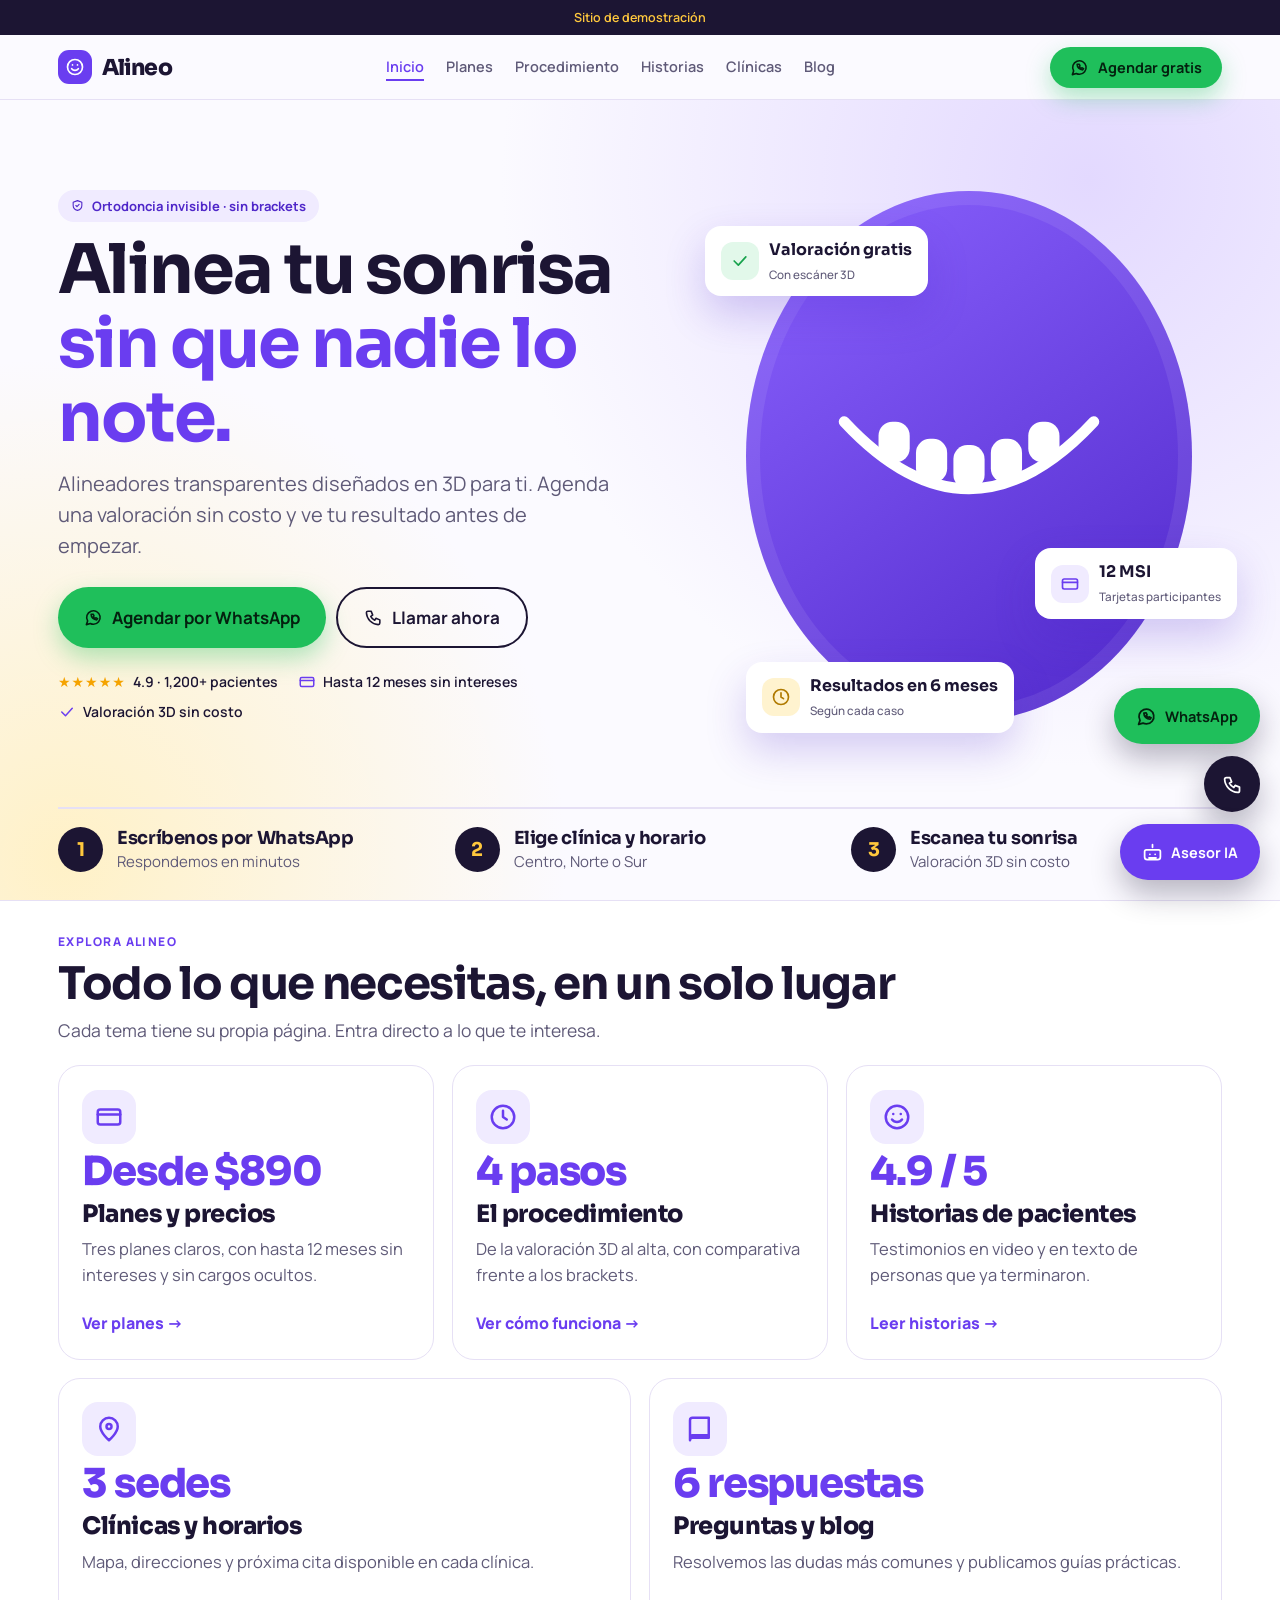
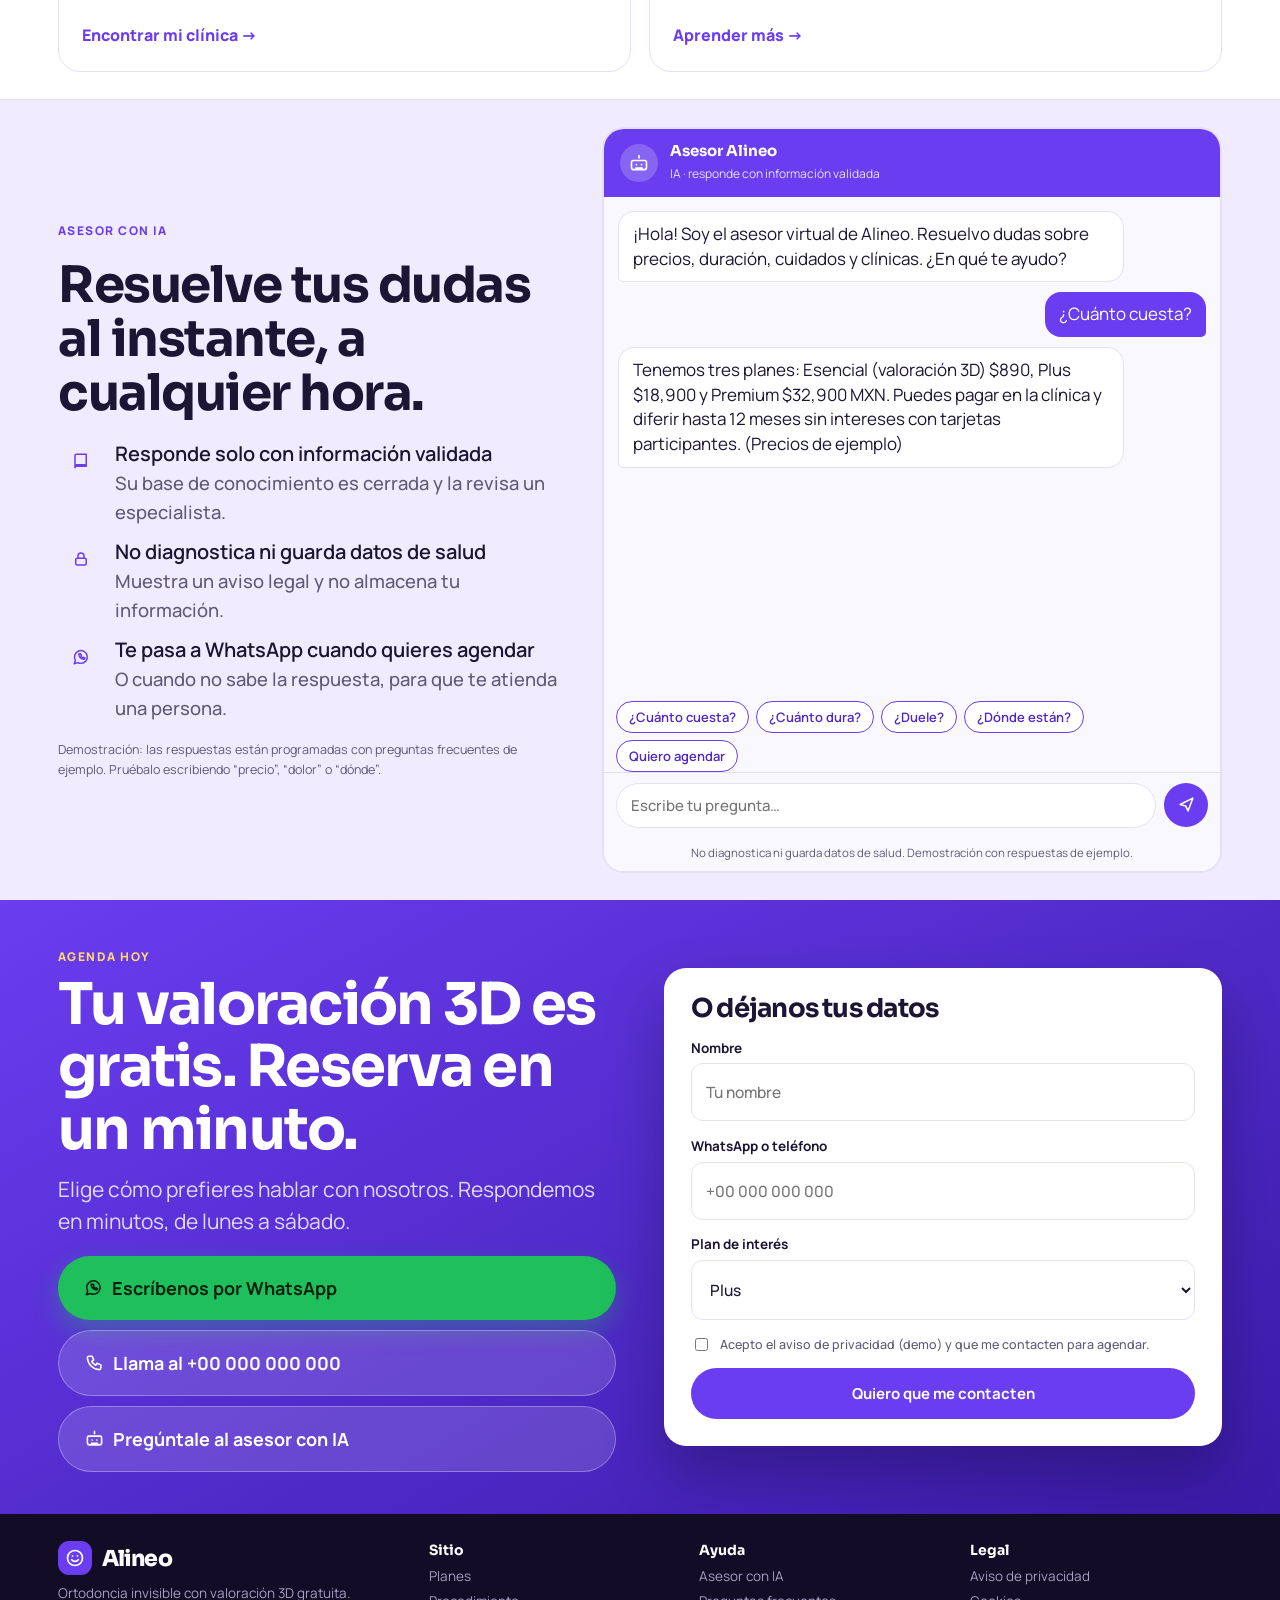
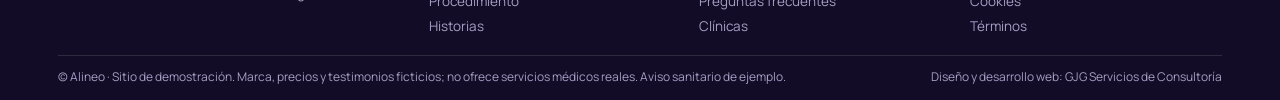
==== commit e45e5fb8: "chore: simplify demo bar text across demos" ====
--- a/clinica/index.html
+++ b/clinica/index.html
@@ -4,9 +4,9 @@
 <meta charset="utf-8">
 <meta name="viewport" content="width=device-width, initial-scale=1">
 <title>Alineo | Ortodoncia invisible, valoración gratis (sitio de demostración)</title>
-<meta name="description" content="Demo de sitio multipágina de alta conversión para una clínica: paquetes, asesor con IA, WhatsApp y agenda. Marca ficticia creada para portafolio.">
+<meta name="description" content="Demo de sitio multipágina de alta conversión para una clínica: paquetes, asesor con IA, WhatsApp y agenda.">
 <meta property="og:title" content="Alineo | Ortodoncia invisible, valoración gratis (sitio de demostración)">
-<meta property="og:description" content="Demo de sitio multipágina de alta conversión para una clínica: paquetes, asesor con IA, WhatsApp y agenda. Marca ficticia creada para portafolio.">
+<meta property="og:description" content="Demo de sitio multipágina de alta conversión para una clínica: paquetes, asesor con IA, WhatsApp y agenda.">
 <link rel="icon" type="image/svg+xml" href="data:image/svg+xml,%3Csvg xmlns='http://www.w3.org/2000/svg' viewBox='0 0 64 64'%3E%3Crect width='64' height='64' rx='18' fill='%236a3df0'/%3E%3Cpath d='M12 30c8 14 32 14 40 0' fill='none' stroke='%23fff' stroke-width='6' stroke-linecap='round'/%3E%3Ccircle cx='32' cy='22' r='4' fill='%23ffc83d'/%3E%3C/svg%3E">
 <meta name="theme-color" content="#6a3df0">
 <link rel="preconnect" href="https://fonts.googleapis.com">
@@ -36,7 +36,7 @@
 </svg>
 
 <div class="top">
-  <div class="demo-bar">Sitio de demostración · Marca, precios y contenidos ficticios creados para portafolio</div>
+  <div class="demo-bar">Sitio de demostración</div>
   <header class="nav">
     <div class="wrap">
       <a href="index.html" class="brand" aria-label="Alineo, inicio"><span class="mk"><svg class="i"><use href="#i-smile"/></svg></span>Alineo</a>
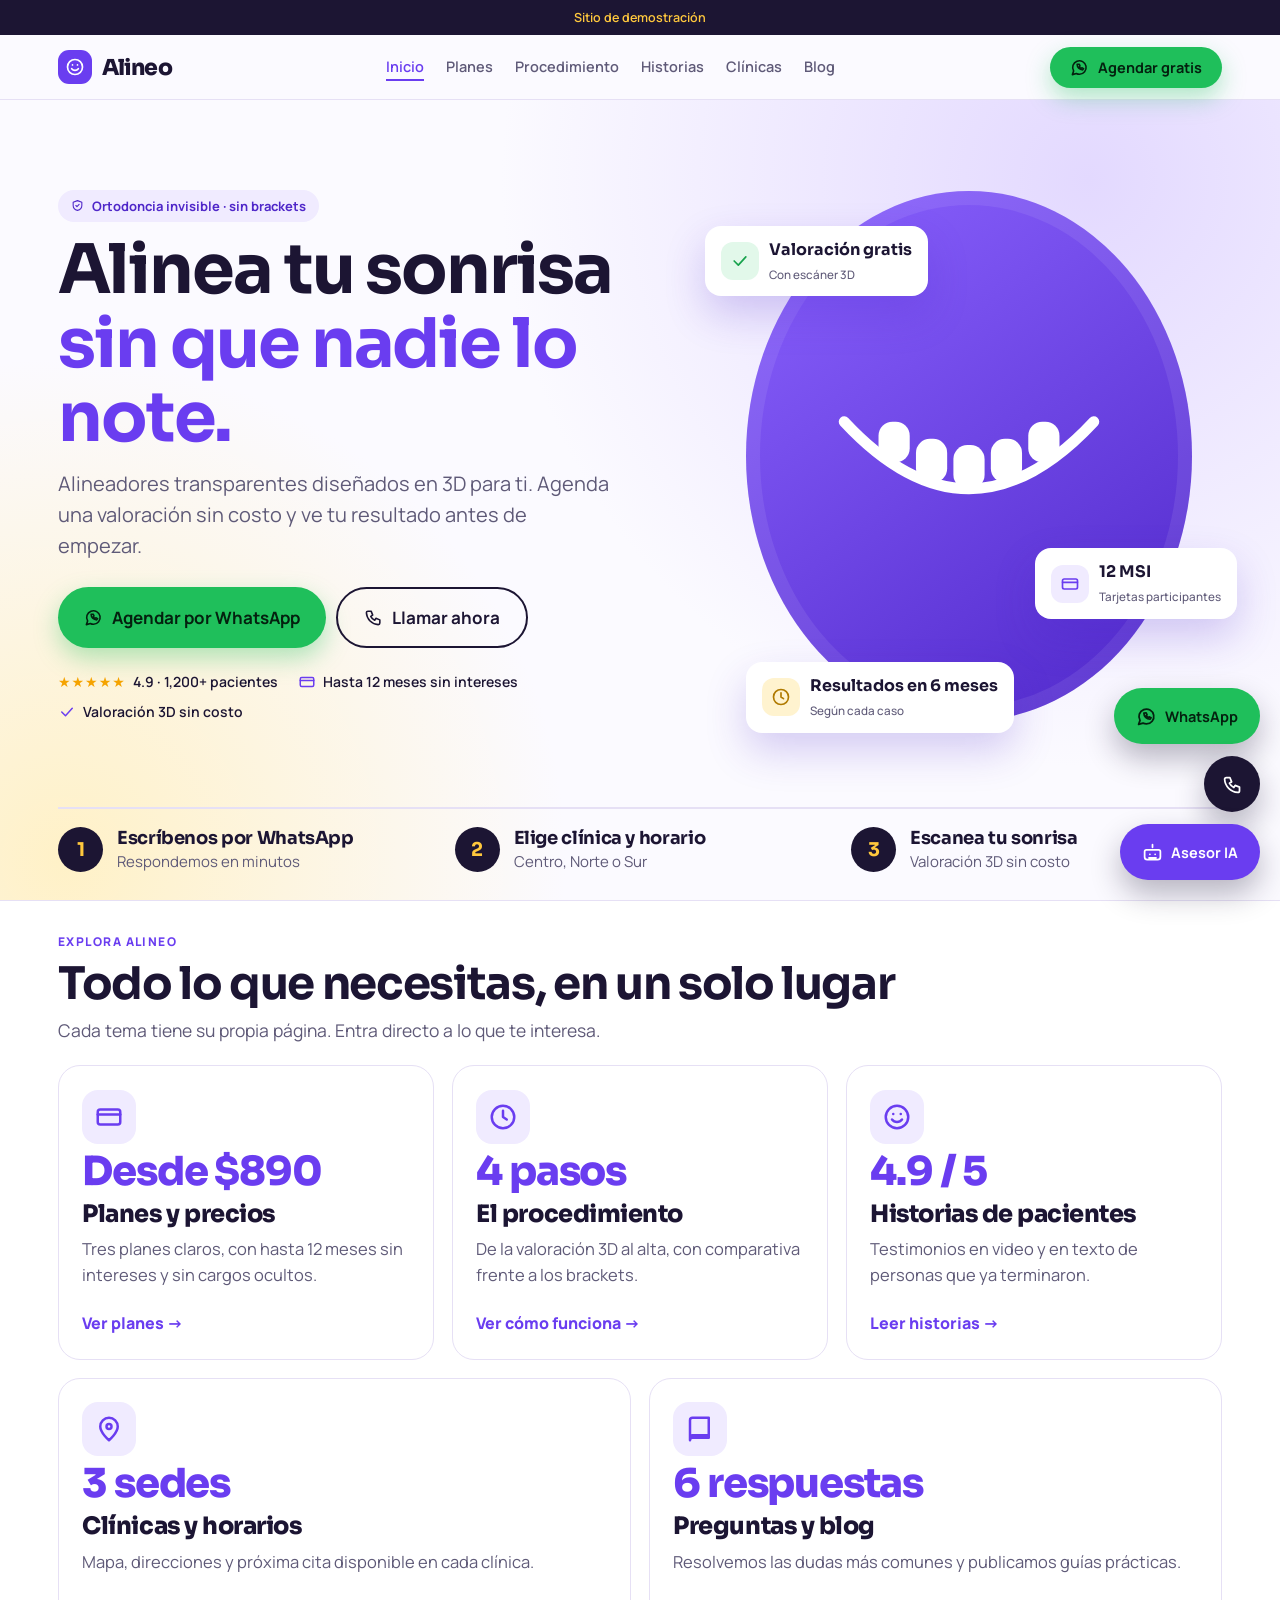
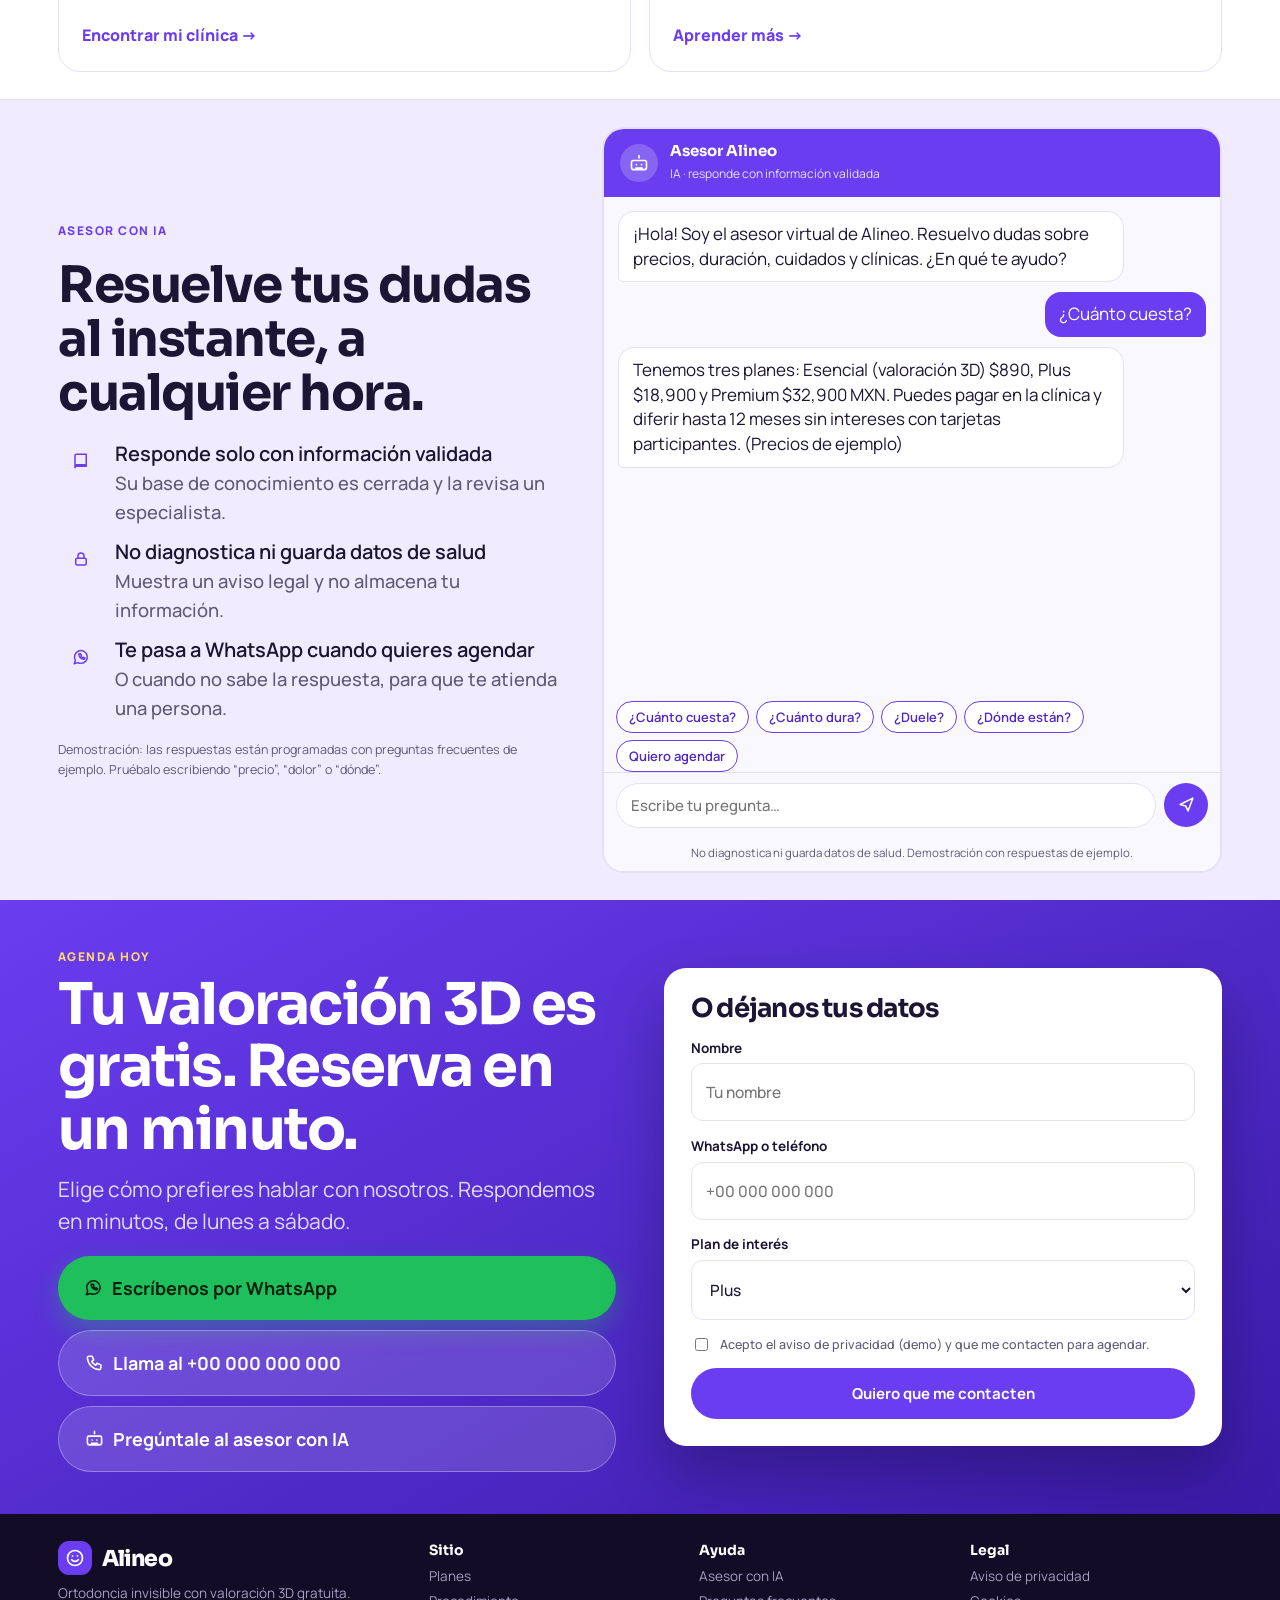
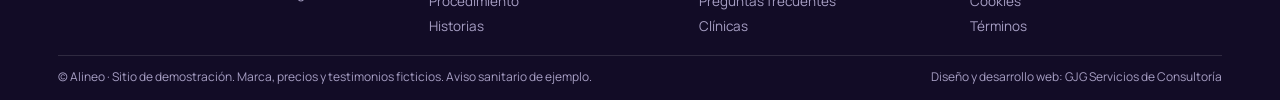
==== commit e5ffbc94: "chore: drop real-services disclaimer from clinic footer" ====
--- a/clinica/index.html
+++ b/clinica/index.html
@@ -145,7 +145,7 @@
           <div><h5>Legal</h5><ul><li><a href="#cita">Aviso de privacidad</a></li><li><a href="#cita">Cookies</a></li><li><a href="#cita">Términos</a></li></ul></div>
         </div>
         <div class="legal">
-          <span>© Alineo · Sitio de demostración. Marca, precios y testimonios ficticios; no ofrece servicios médicos reales. Aviso sanitario de ejemplo.</span>
+          <span>© Alineo · Sitio de demostración. Marca, precios y testimonios ficticios. Aviso sanitario de ejemplo.</span>
           <span>Diseño y desarrollo web: GJG Servicios de Consultoría</span>
         </div>
       </div>
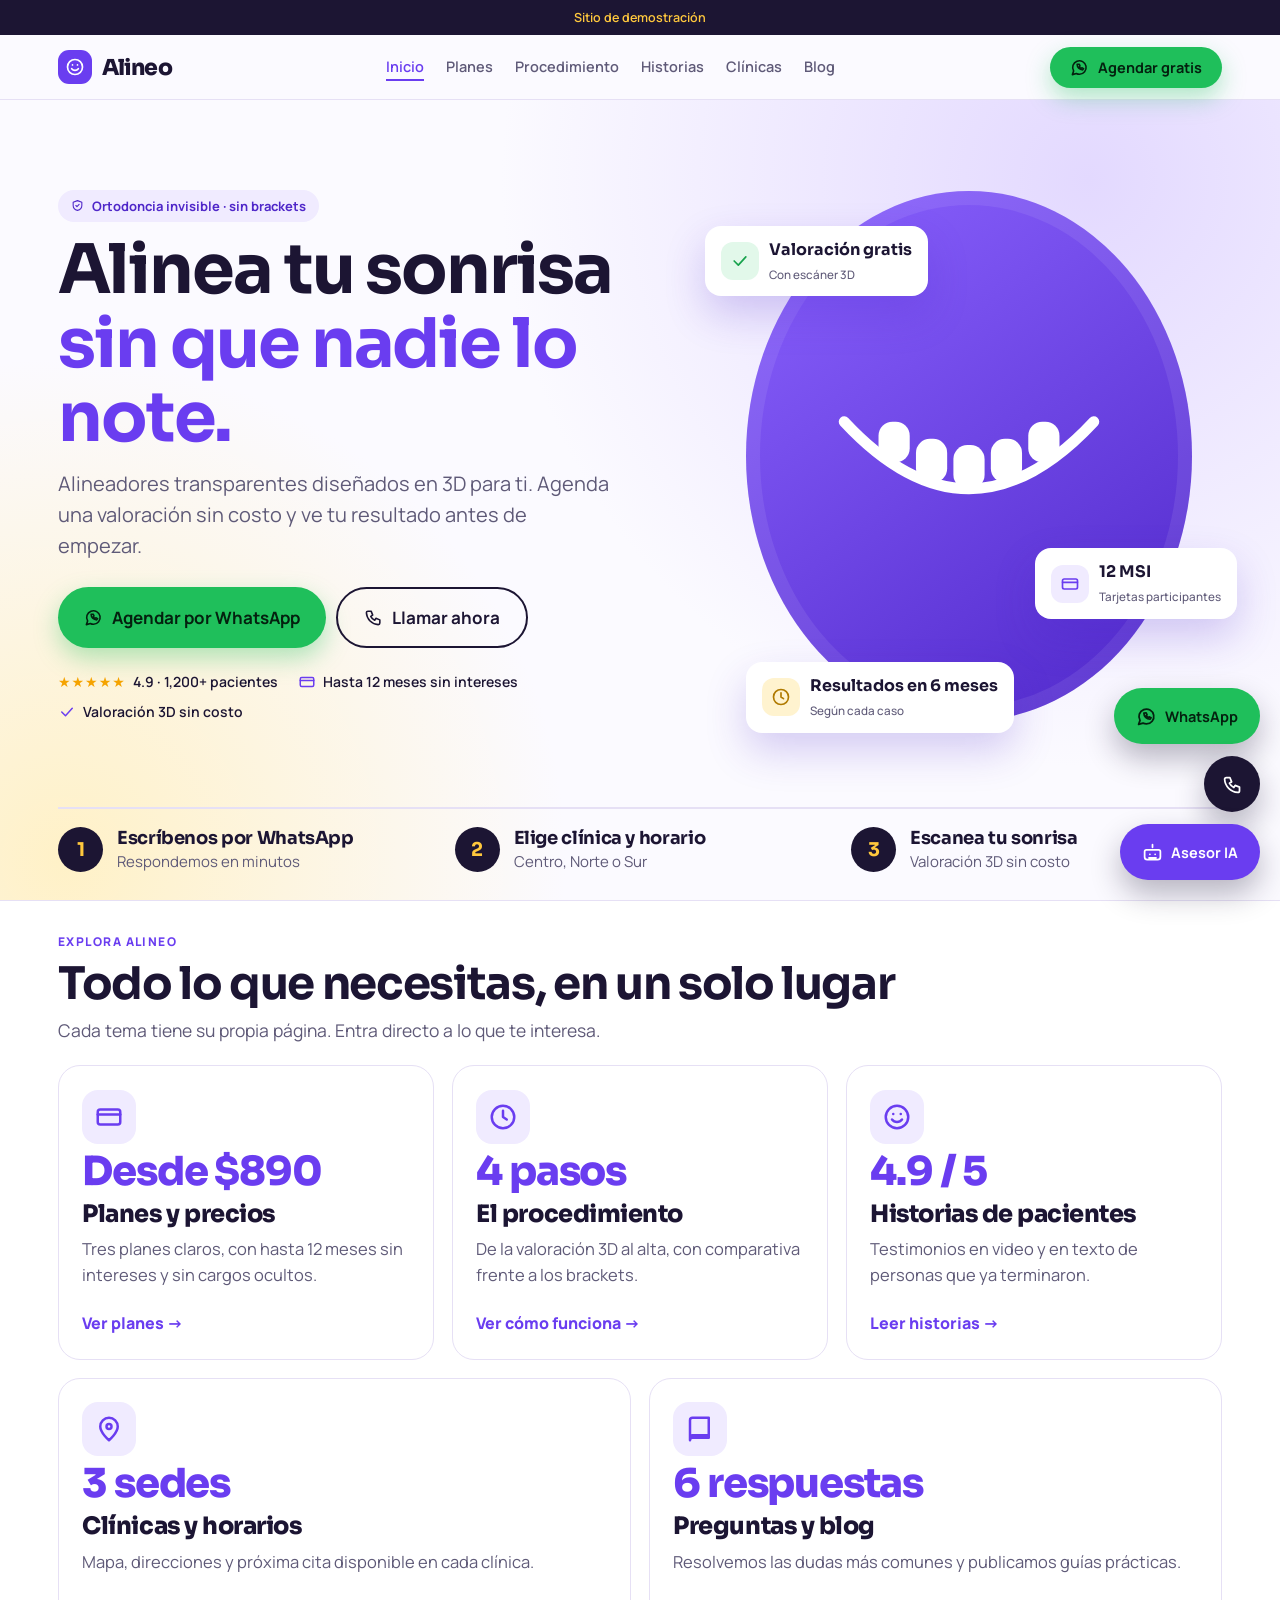
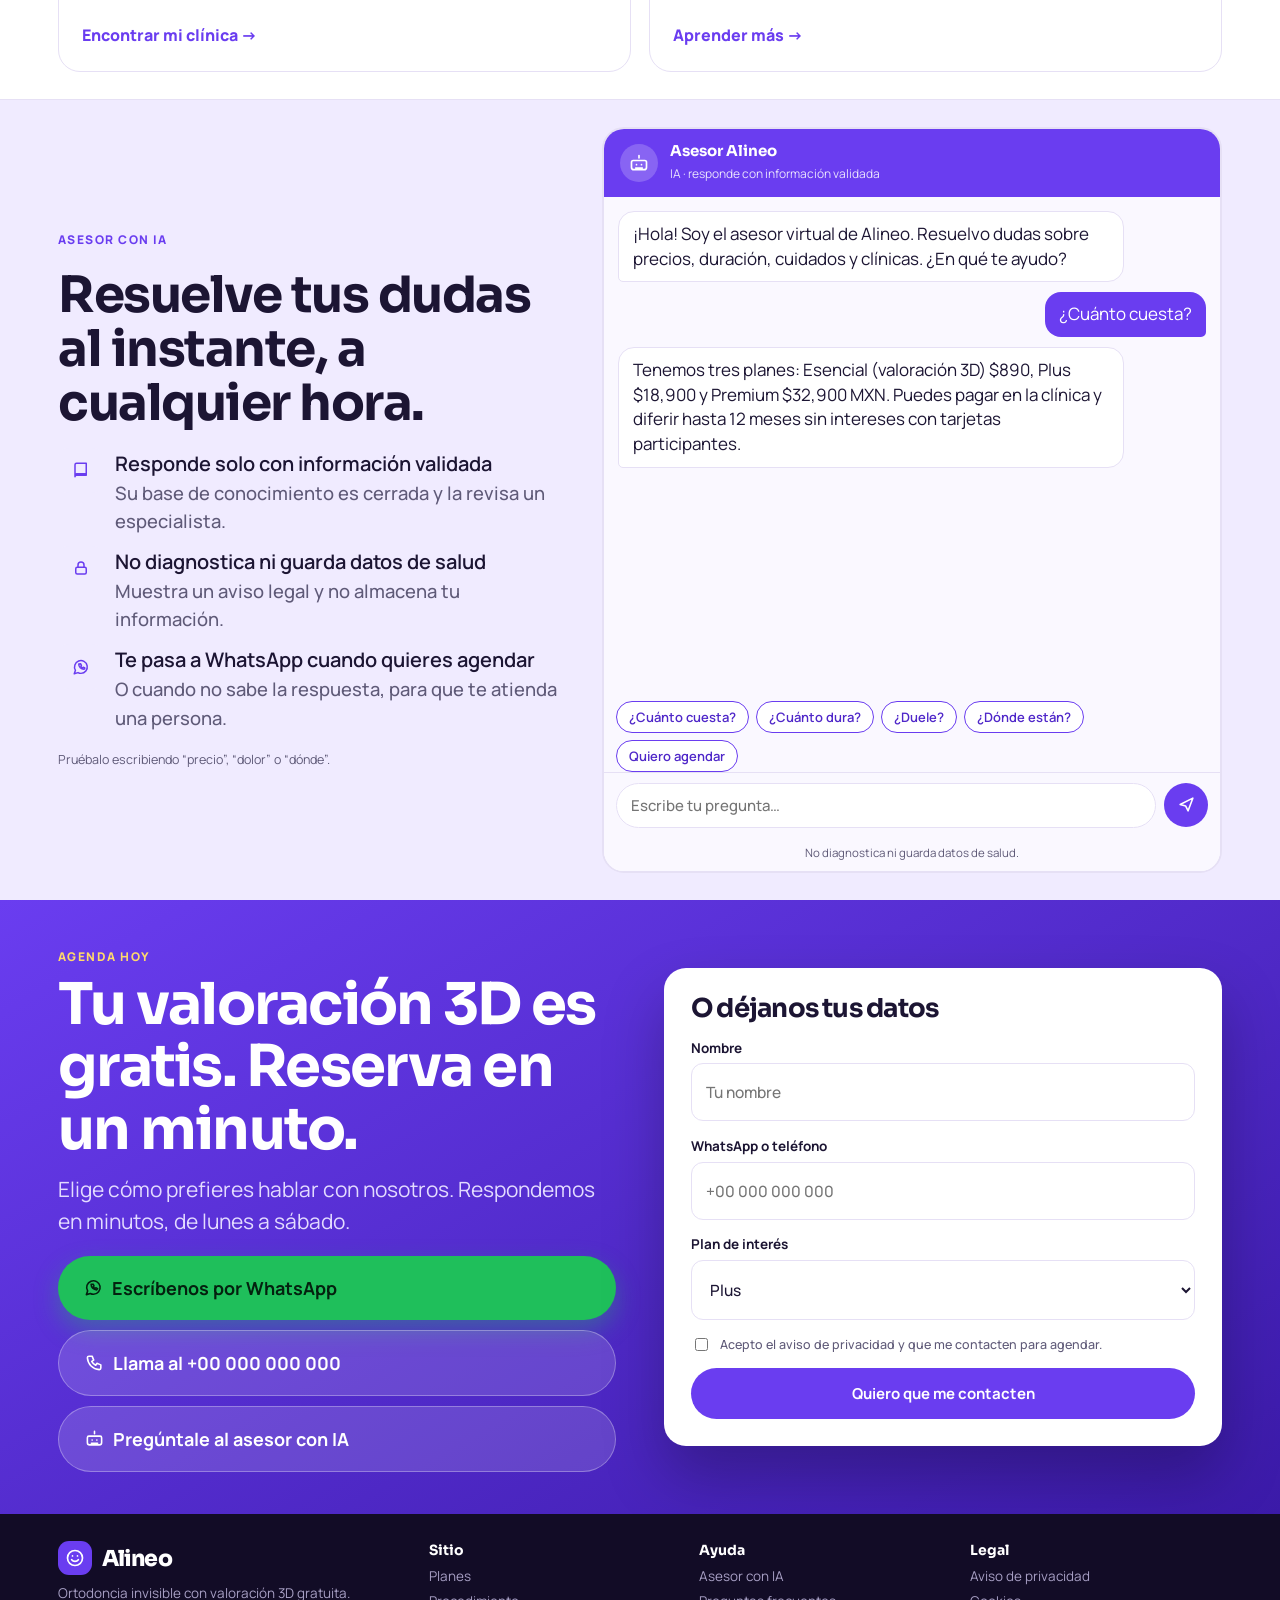
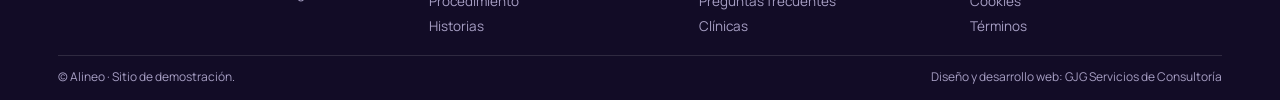
==== commit 0d176474: "chore: remove fictional and example notices from demo copy" ====
--- a/clinica/index.html
+++ b/clinica/index.html
@@ -106,7 +106,7 @@
             <li><span class="ic"><svg class="i"><use href="#i-lock"/></svg></span><div>No diagnostica ni guarda datos de salud<span>Muestra un aviso legal y no almacena tu información.</span></div></li>
             <li><span class="ic"><svg class="i"><use href="#i-wa"/></svg></span><div>Te pasa a WhatsApp cuando quieres agendar<span>O cuando no sabe la respuesta, para que te atienda una persona.</span></div></li>
           </ul>
-          <p class="note">Demostración: las respuestas están programadas con preguntas frecuentes de ejemplo. Pruébalo escribiendo “precio”, “dolor” o “dónde”.</p>
+          <p class="note">Pruébalo escribiendo “precio”, “dolor” o “dónde”.</p>
         </div>
         <div id="chat-inline" class="chat-slot"></div>
       </div>
@@ -131,7 +131,7 @@
           <label>Nombre<input type="text" name="nombre" placeholder="Tu nombre" autocomplete="name" required></label>
           <label>WhatsApp o teléfono<input type="tel" name="tel" placeholder="+00 000 000 000" autocomplete="tel" required></label>
           <label>Plan de interés<select name="plan"><option>Valoración 3D (Esencial)</option><option selected>Plus</option><option>Premium</option><option>Aún no lo sé</option></select></label>
-          <label class="ck"><input type="checkbox" required><span>Acepto el aviso de privacidad (demo) y que me contacten para agendar.</span></label>
+          <label class="ck"><input type="checkbox" required><span>Acepto el aviso de privacidad y que me contacten para agendar.</span></label>
           <button class="btn btn-violet" type="submit" style="padding:15px">Quiero que me contacten</button>
         </form>
       </div>
@@ -145,7 +145,7 @@
           <div><h5>Legal</h5><ul><li><a href="#cita">Aviso de privacidad</a></li><li><a href="#cita">Cookies</a></li><li><a href="#cita">Términos</a></li></ul></div>
         </div>
         <div class="legal">
-          <span>© Alineo · Sitio de demostración. Marca, precios y testimonios ficticios. Aviso sanitario de ejemplo.</span>
+          <span>© Alineo · Sitio de demostración.</span>
           <span>Diseño y desarrollo web: GJG Servicios de Consultoría</span>
         </div>
       </div>
